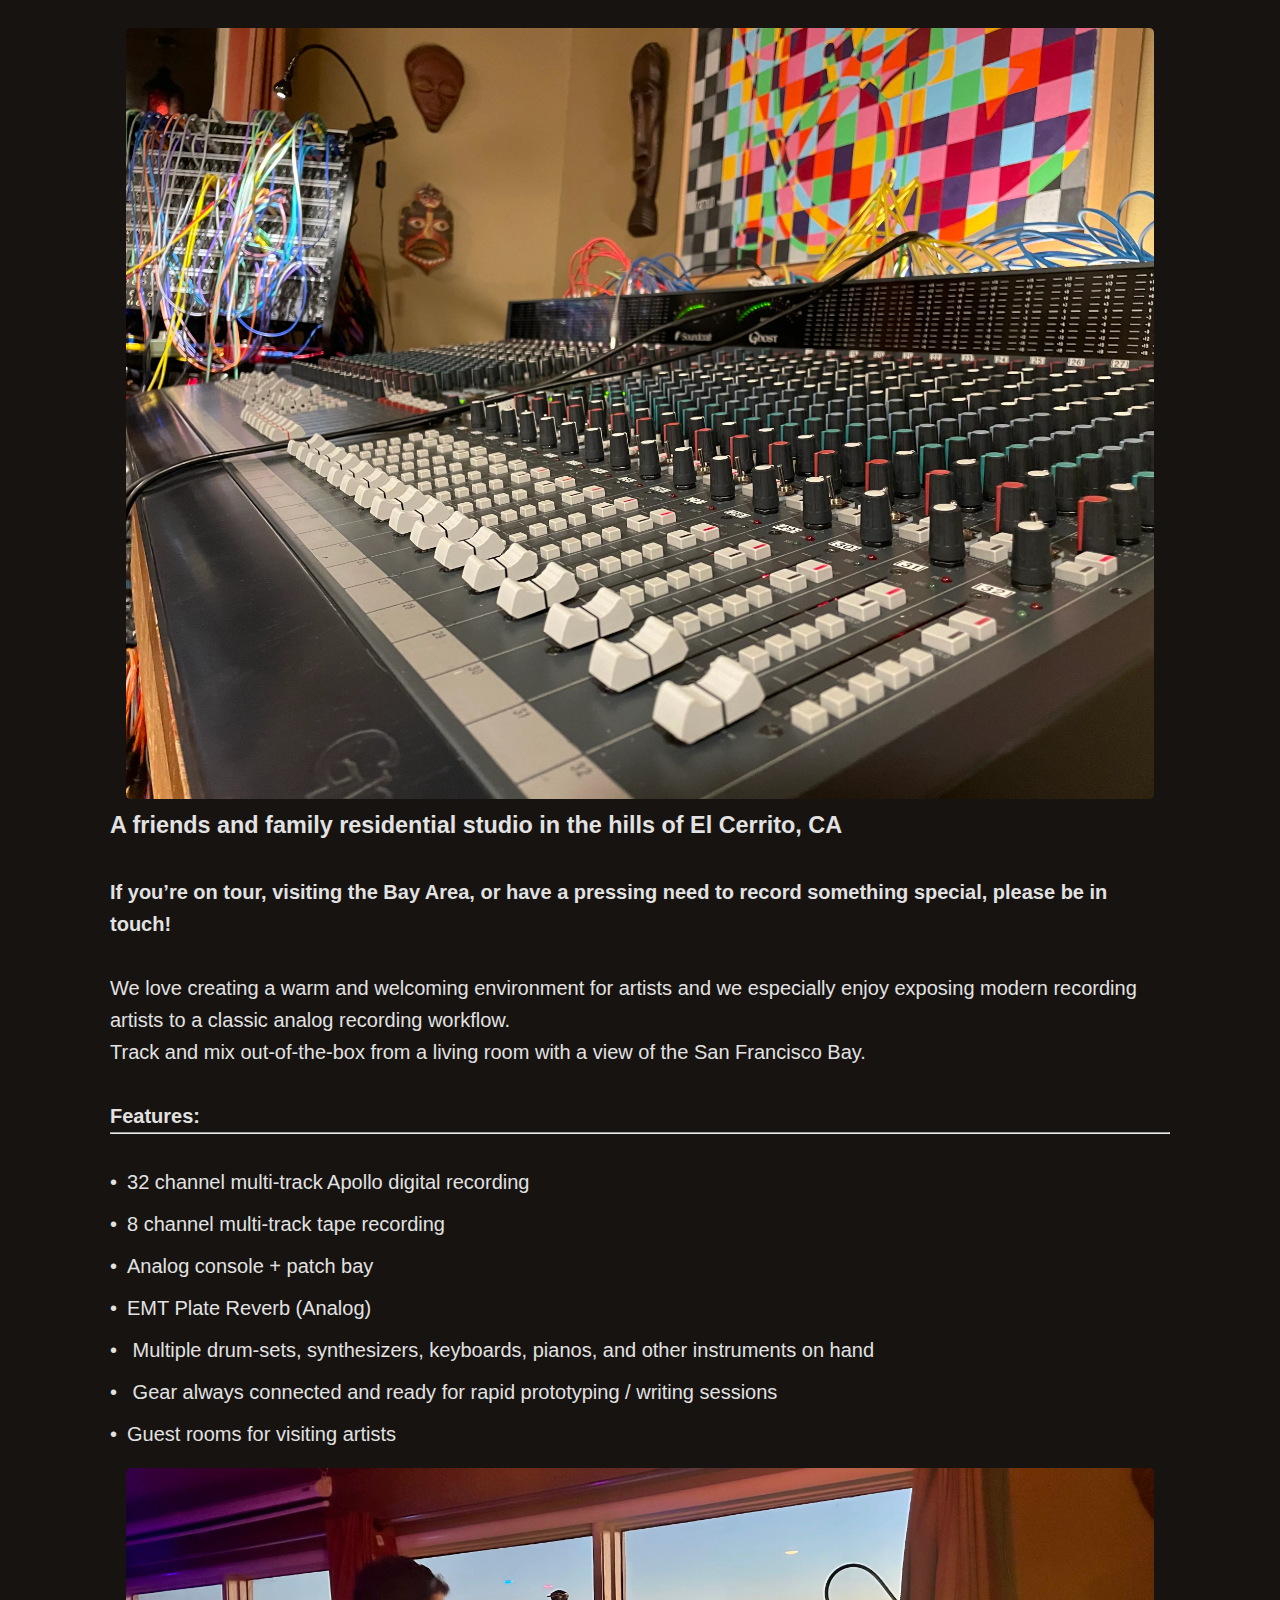
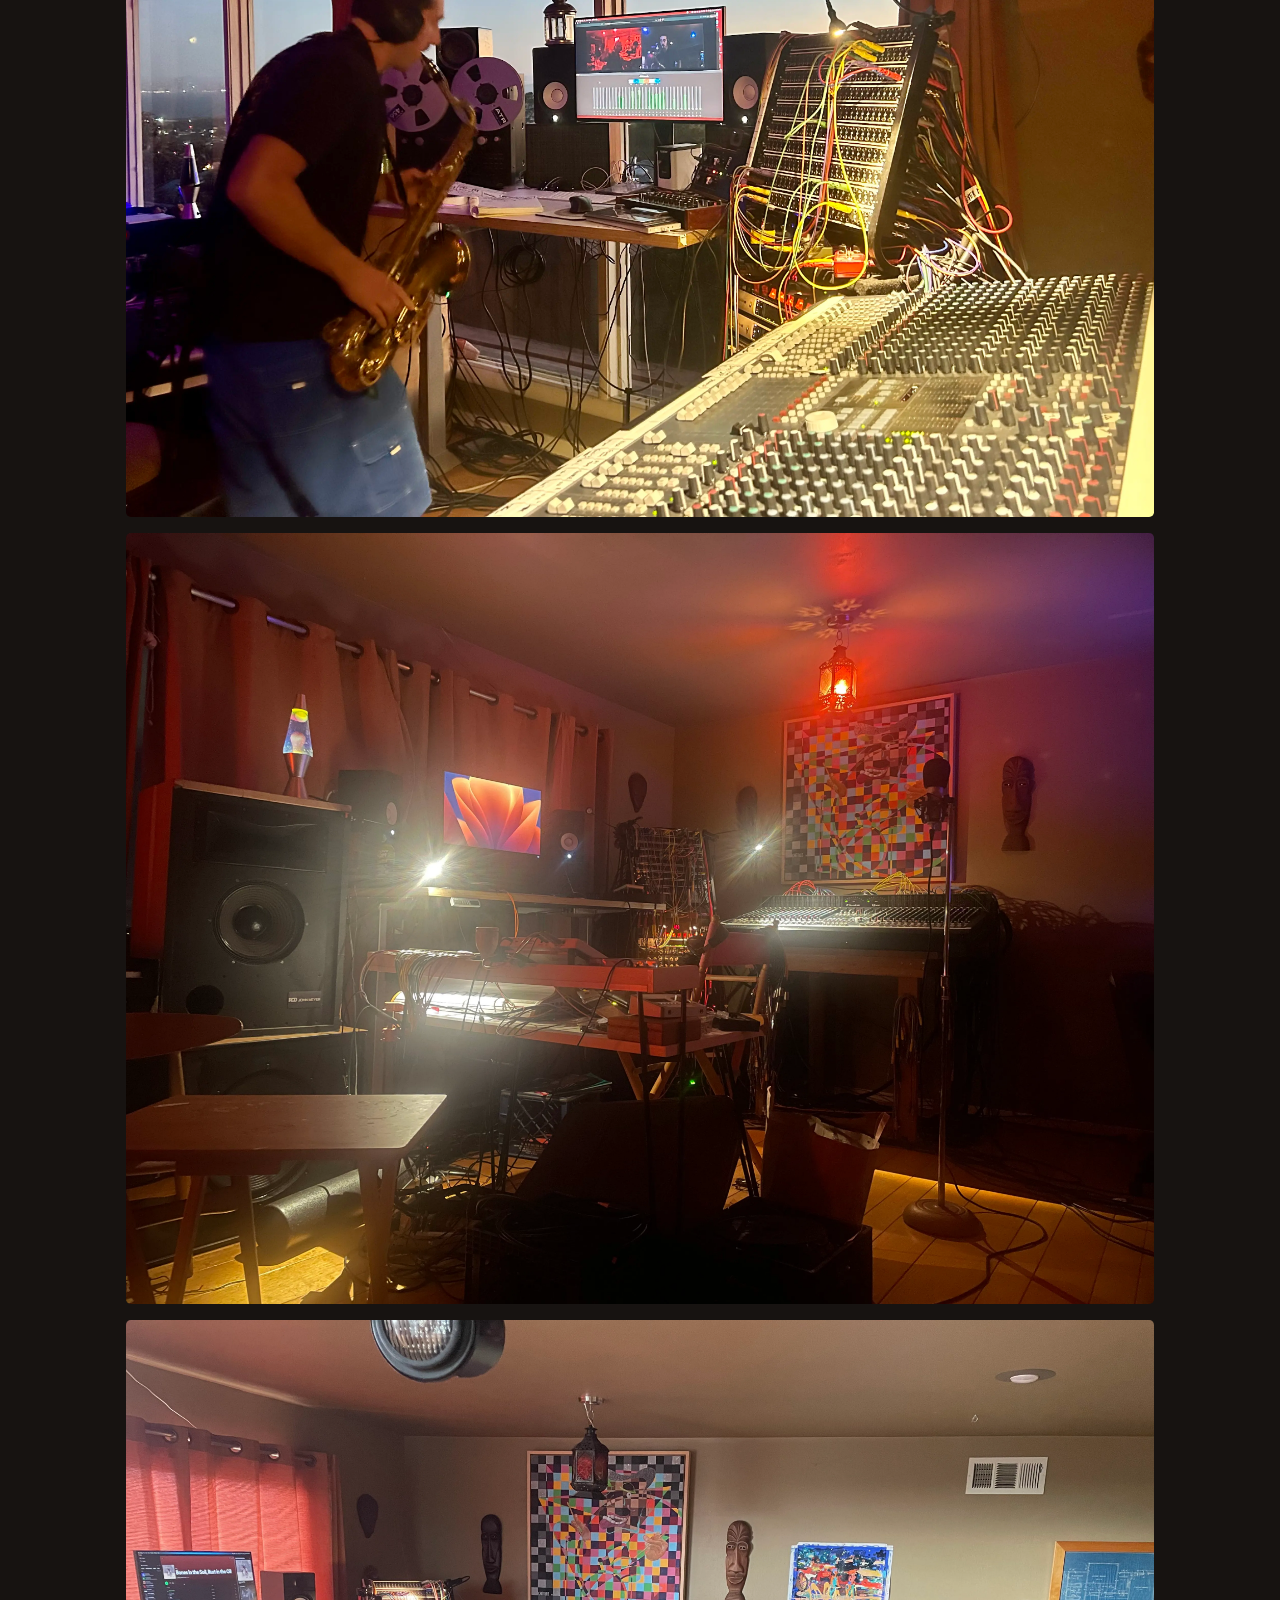
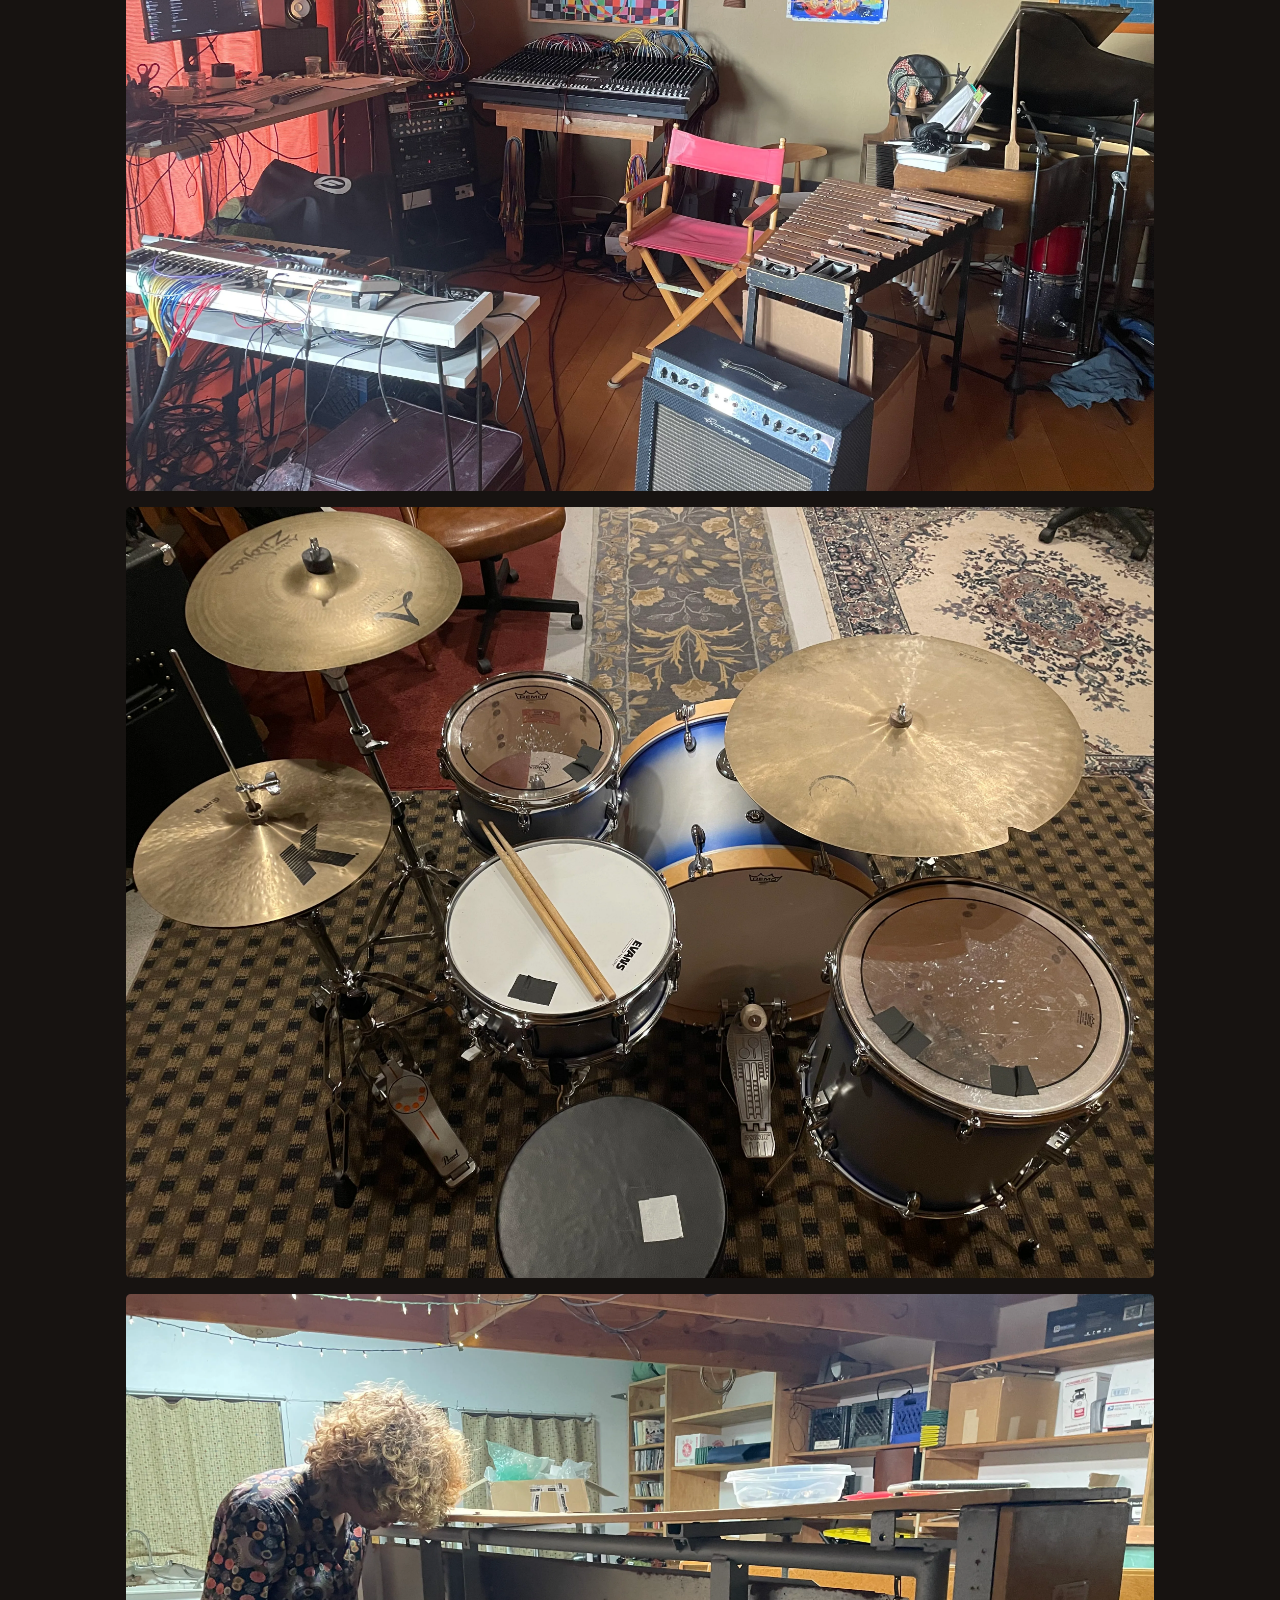
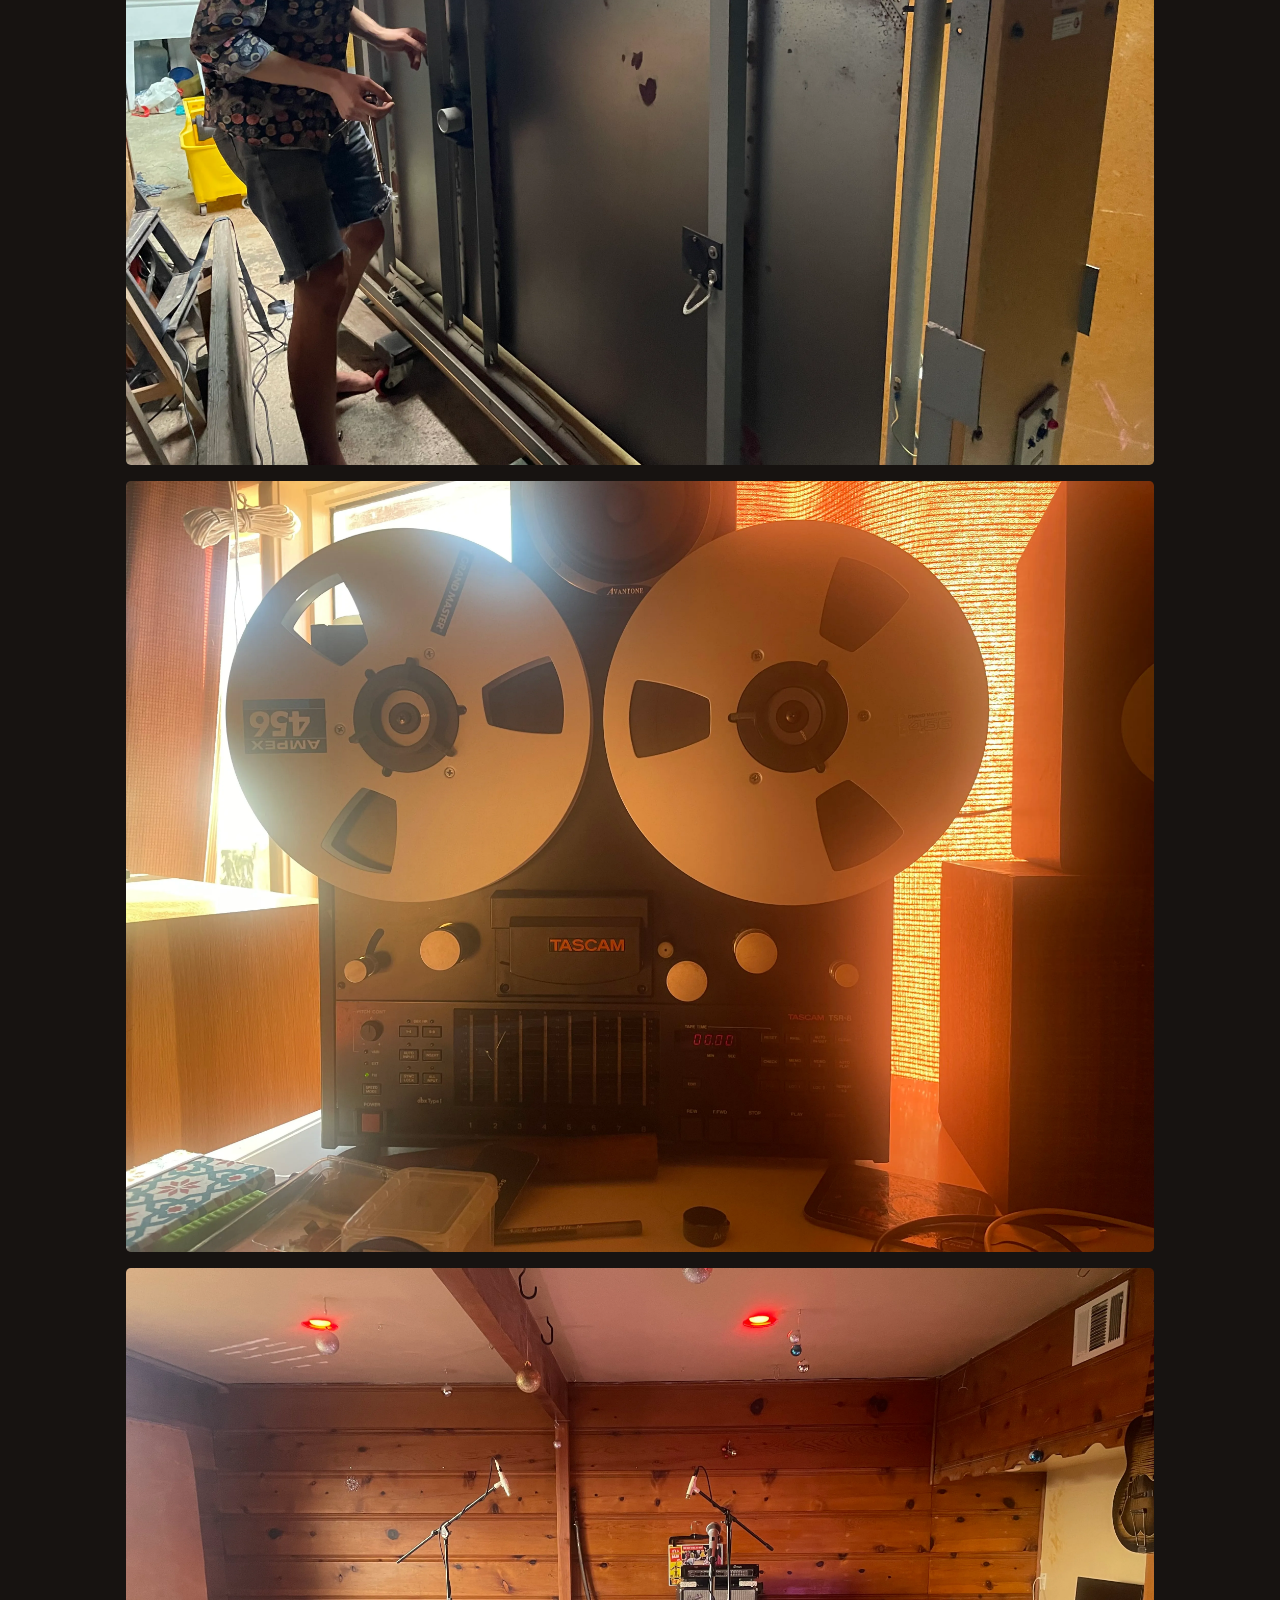
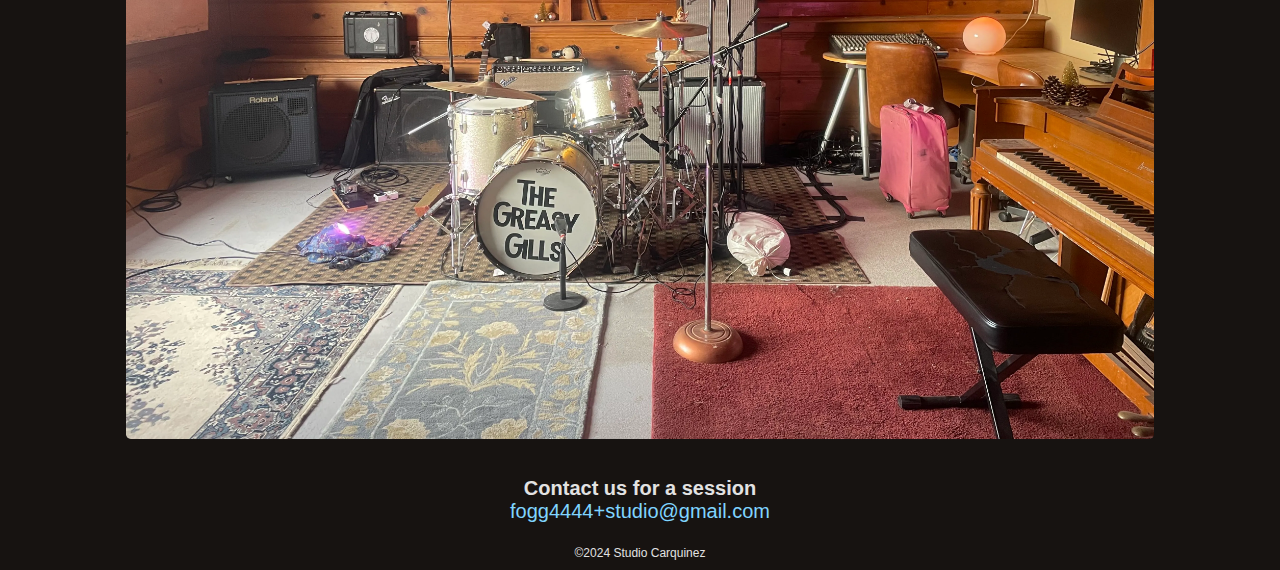
==== index.html @ 68089db2 "modifying style / layout" ====
<!DOCTYPE html>
<html lang="en">
  <head>
    <meta charset="UTF-8" />
    <meta name="viewport" content="width=device-width, initial-scale=1.0" />
    <meta
      name="description"
      content="San Francisco Bay Area analog residential recording studio"
    />
    <meta property="og:type" content="website" />
    <meta property="og:title" content="Studio Carquinez" />
    <meta
      property="og:description"
      content="San Francisco Bay Area analog residential recording studio"
    />
    <meta
      property="og:image"
      content="https://studiocarquinez.com/studio_upstairs_board_2.webp"
    />
    <meta property="og:url" content="https://studiocarquinez.com" />
    <meta property="og:site_name" content="Studio Carquinez" />
    <link rel="icon" type="image/x-icon" href="favicon.ico" sizes="16x16" />
    <link rel="icon" type="image/x-icon" href="favicon.ico" sizes="32x32" />
    <meta charset="UTF-8" />
    <meta name="viewport" content="width=device-width, initial-scale=1.0" />
    <title>Studio Carquinez | Index</title>
    <link rel="stylesheet" href="/style.css" />
  </head>
  <body>
    
    <div class="container">
      <img src="/images/studio_upstairs_board_2.webp" alt="" />
      <h3>
        A friends and family residential studio in the hills of El Cerrito, CA
      </h3>
      <br />
      <b>
        If you’re on tour, visiting the Bay Area, or have a pressing need to
        record something special, please be in touch!
      </b>
      <br />
      <p>
        We love creating a warm and welcoming environment for artists and we
        especially enjoy exposing modern recording artists to a classic analog
        recording workflow.
      </p>
      <p>
        Track and mix out-of-the-box from a living room with a view of the San
        Francisco Bay.
      </p>
      <br />
      <b>Features:</b>
      <hr />
      <br />
      <ul class="custom-bullets">
        <li>32 channel multi-track Apollo digital recording</li>
        <li>8 channel multi-track tape recording</li>
        <li>Analog console + patch bay</li>
        <li>EMT Plate Reverb (Analog)</li>
        <li>
          Multiple drum-sets, synthesizers, keyboards, pianos, and other
          instruments on hand
        </li>
        <li>
          Gear always connected and ready for rapid prototyping / writing
          sessions
        </li>
        <li>Guest rooms for visiting artists</li>
      </ul>
      <img src="/images/sax_tiny_trees_session.webp" alt="" />
      <img src="/images/lava_lamp.webp" alt="" />
      <img src="/images/upstairs_day.webp" alt="" />
      <img src="/images/drums_behind.webp" alt="" />
      <img src="/images/plate_verb_brian.webp" alt="" />
      <img src="/images/tascam.webp" alt="" />
      <img src="/images/greasy_gills_drums.webp" alt="" />
    </div>
  </body>
  <footer>
    <b>Contact us for a session</b>
    <a href="mailto:fogg4444+studio@gmail.com">fogg4444+studio@gmail.com</a>
    <br />
    <small>©2024 Studio Carquinez</small>
  </footer>
</html>
---- style.css ----
:root {
  --bg-color: #171311;
  --bg-nav-color: #754f3b;
  --bg-nav-color-dark: rgb(40, 50, 65);
  --white: #e2e2e2;
  --gray: #b8b8b8;
  --blue: #80d5ff;
  --orange: #ffb787;
}

* {
  box-sizing: border-box;
  margin: 0;
  padding: 0;
}

body {
  color: var(--white);
  background-color: var(--bg-color);
  font-family: serif;
  font-size: 20px;
  overscroll-behavior: none;
  display: flex;
  flex-direction: column;
  height: 100vh;
  font-family: sans-serif;
}

img {
  /* border: 1px solid red; */
  margin-left: 1rem;
  margin-right: 1rem;
  margin-top: .5rem;
  margin-bottom: .5rem;
  border-radius: .3rem;
}

small {
  font-size: 12px;
}


ul {
  padding: 0;
  margin: 0;
}

li {
  margin-bottom: 10px;
}

.custom-bullets {
  list-style-type: none;
}

.custom-bullets li::before {
  content: '•';
  margin-right: 10px;
}

.name-container {
  color: inherit;
  display: flex;
  align-items: center;
  justify-content: center;
  padding-left: 10px;
  padding-right: 10px;
}

/* NAVIGATION */
nav {
  font-family: monospace;
  font-size: 15px;
  display: flex;
  justify-content: space-between;
  background-color: var(--bg-nav-color);
}

nav a {
  color: var(--white);
  text-decoration: none;
  font-weight: normal;
}

nav a:hover {
  color: var(--white);
  text-decoration: underline;
}

.web-nav {
  display: inherit;
  display: flex;
  align-items: center;
  justify-content: center;
}

.web-nav-item {
  height: 100%;

  display: flex;
  align-items: center;
  justify-content: center;
  padding: 10px
}

.web-nav-item:hover {
  background-color: var(--bg-nav-color-dark);
}

.mobile-nav {
  margin-right: 10px;
  height: 30px;
  width: 30px;
  display: none;
  filter: invert(90%);
}

@media screen and (max-width: 500px) {
  nav {
    justify-content: space-between;
  }

  .web-nav {
    display: none;
  }

  .mobile-nav {
    display: inherit;
  }

}

.sidebar {
  width: 200px;
  height: 500px;
  position: absolute;
  top: 50px;
  right: 0px;
  background: transparent;
  overflow: hidden;
}

.sidebar-items {
  width: 200px;
  height: 400px;
  display: flex;
  flex-direction: column;
  padding: 5px 10px;
  background-color: var(--bg-nav-color);
  transform: translate(200px, 0px);
  transition: 0.3s all ease-out;
}

.sidebar-items-item {
  height: 50px;
  display: flex;
  align-items: center;
  justify-content: space-between;
}

/* END NAVIGATION */

footer {
  padding: 10px;
  /* trick to make footer stay at bottom... needs body to have flex */
  margin-top: auto;
  display: flex;
  flex-direction: column;
  align-items: center;
  justify-content: center;
  background-color: inherit;
}

footer a {
  color: var(--blue);
  text-decoration: none;
  font-weight: normal;
}

footer a:hover {
  color: var(--orange);
  text-decoration: underline;
}

.container {
  padding: 20px;
  line-height: 1.6;
  display: flex;
  flex-direction: column;
  justify-content: center;
  max-width: 1100px;
  margin: 0 auto;
}
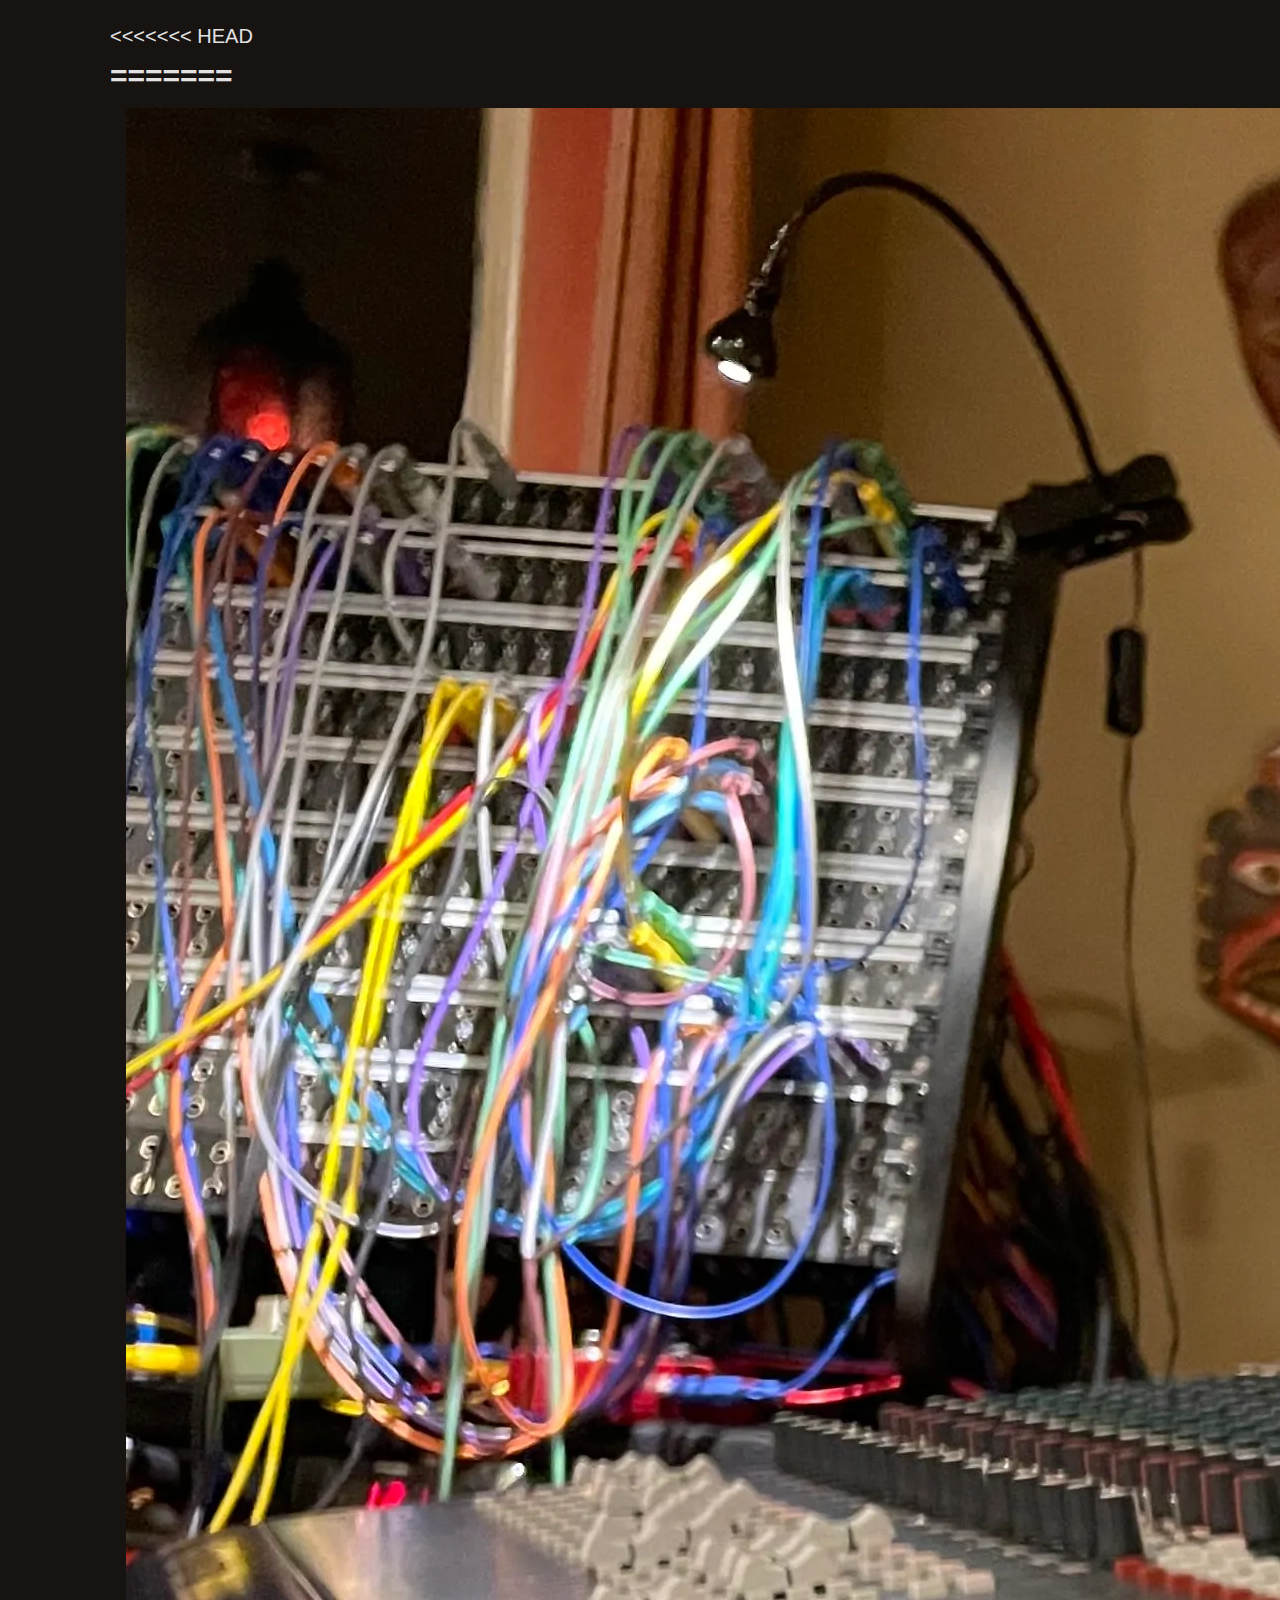
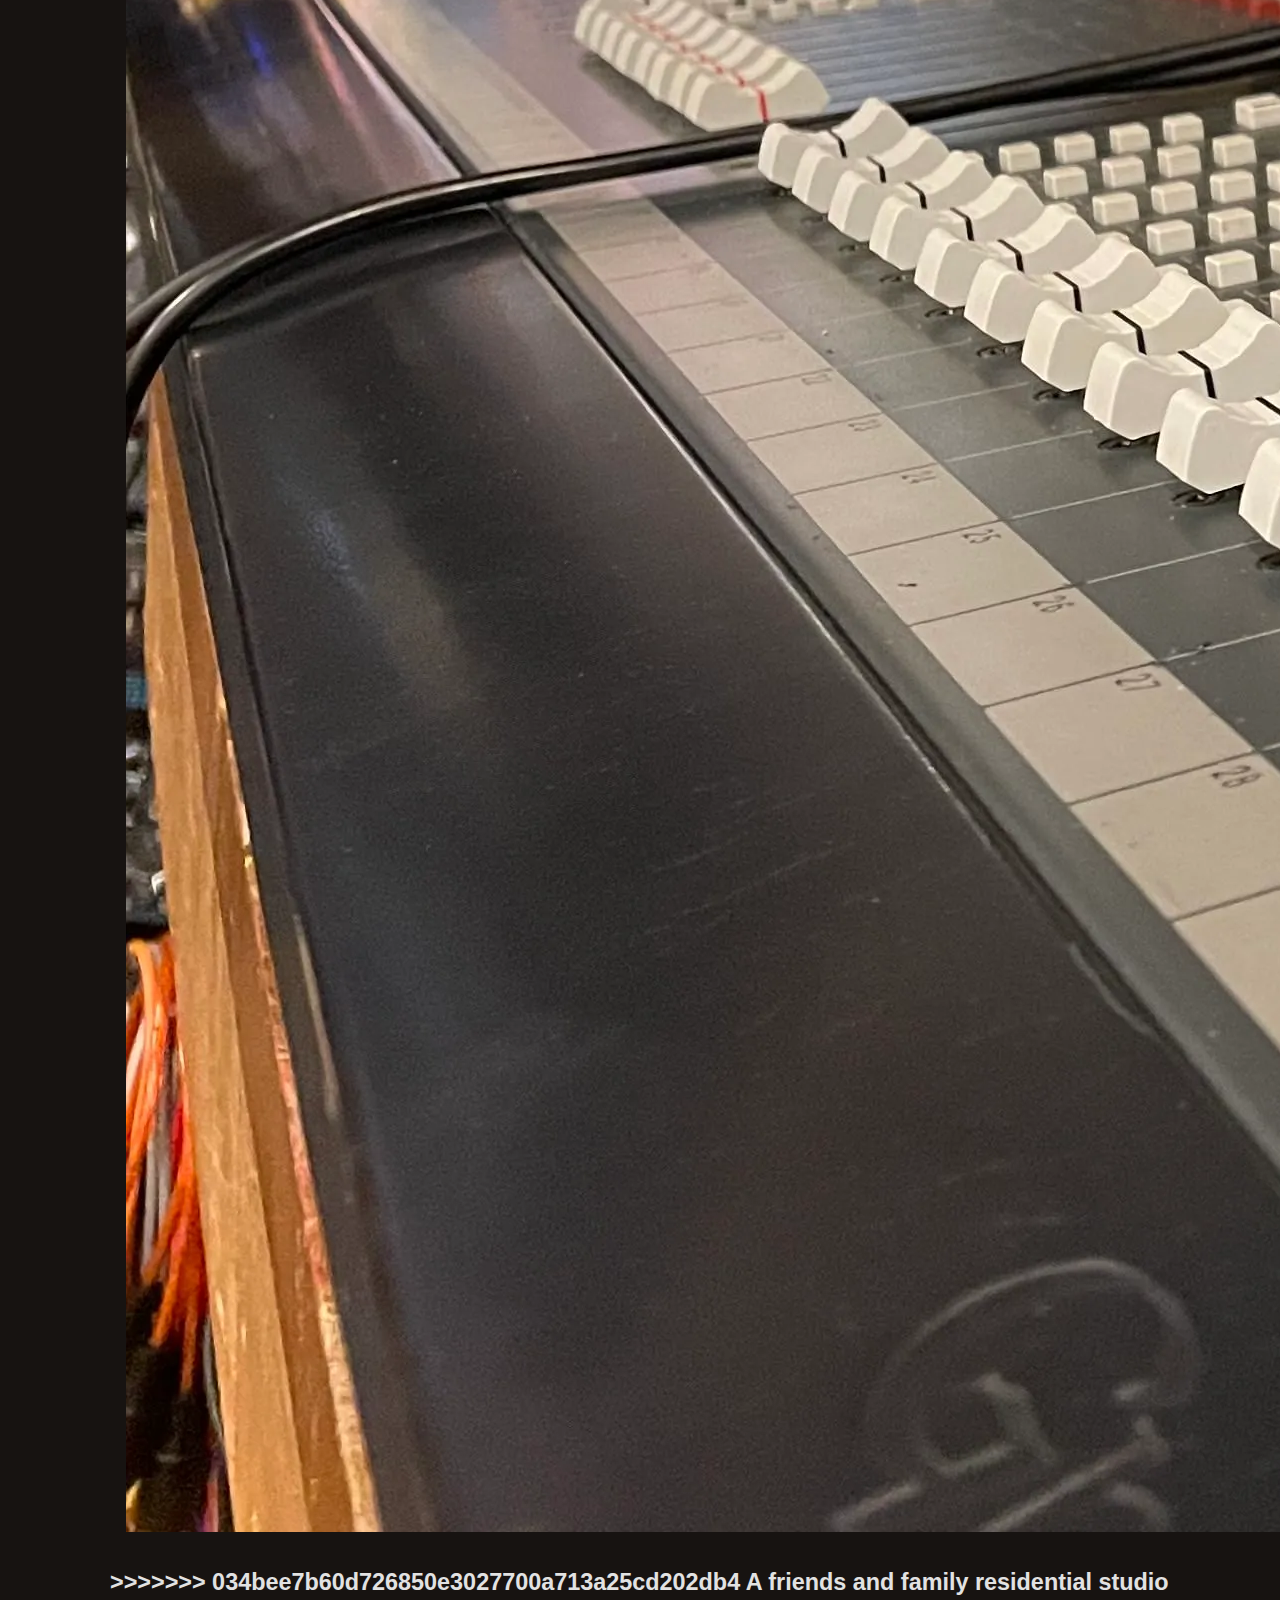
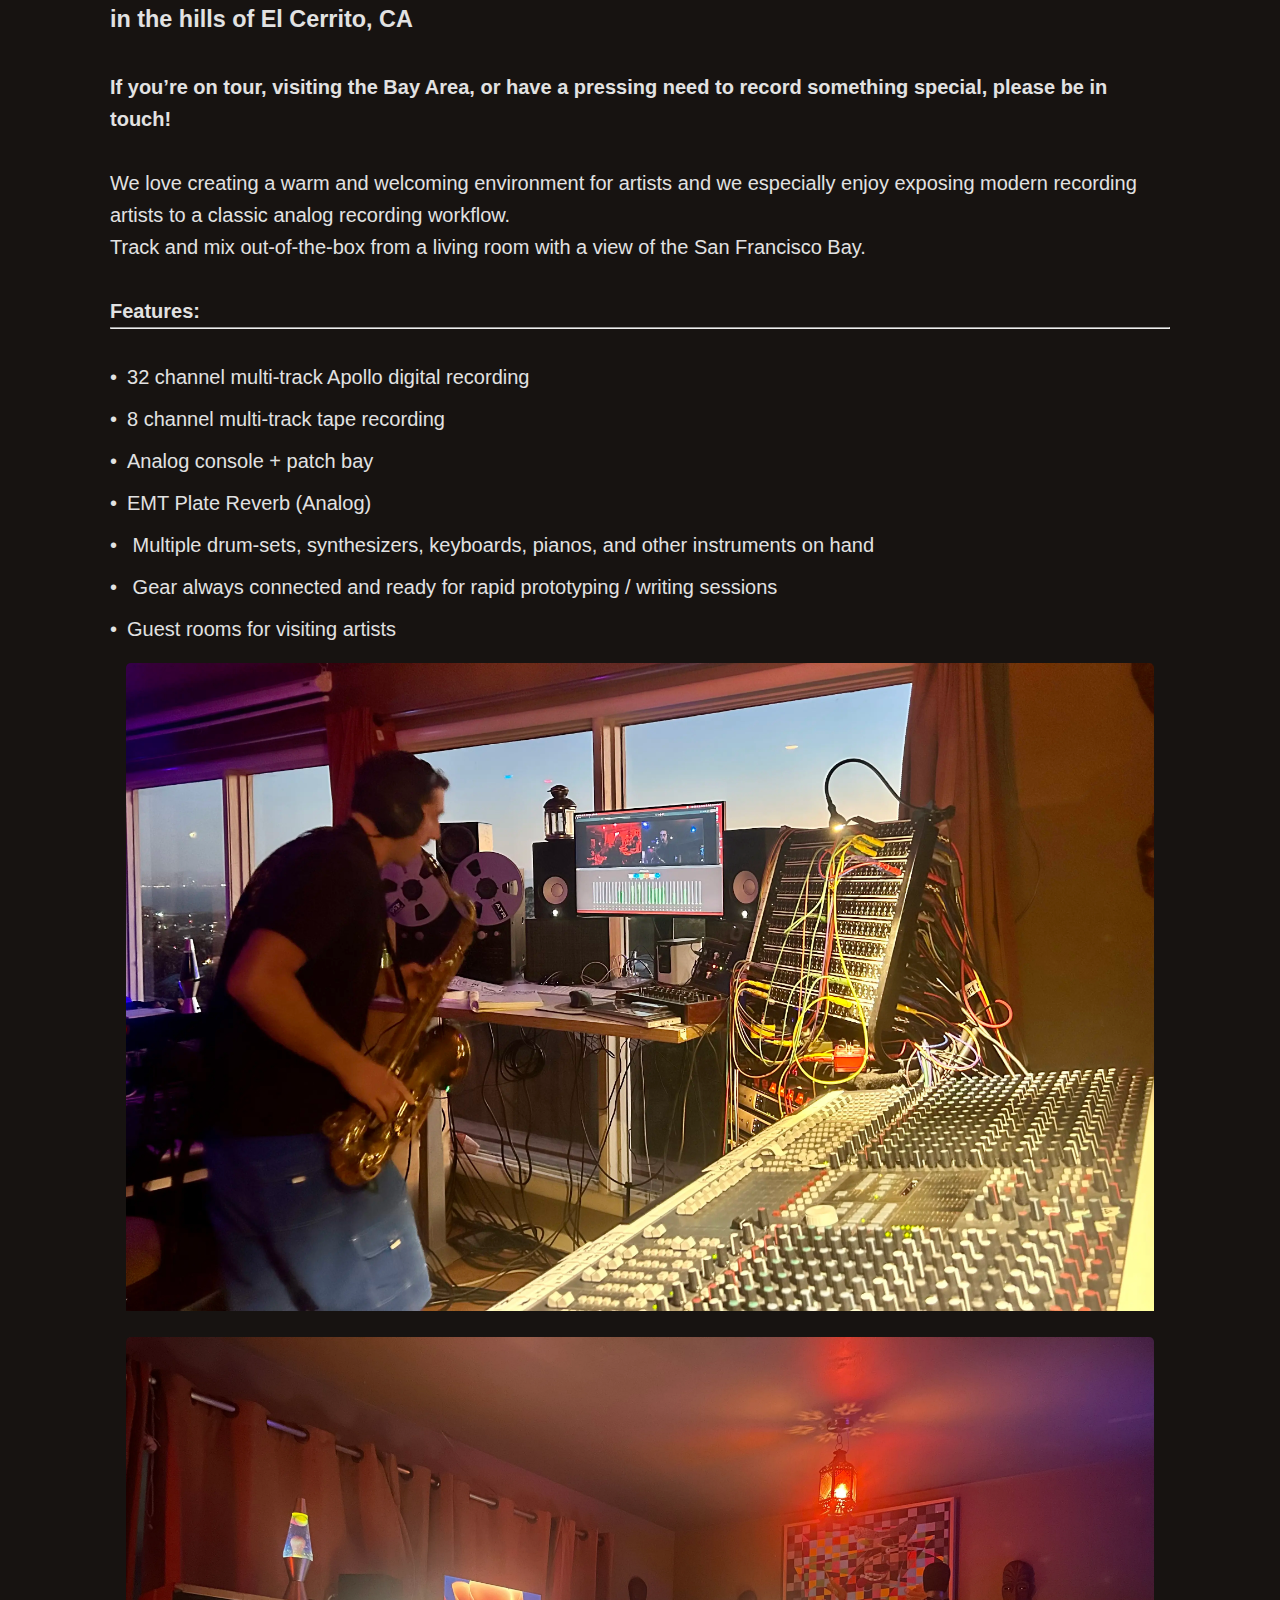
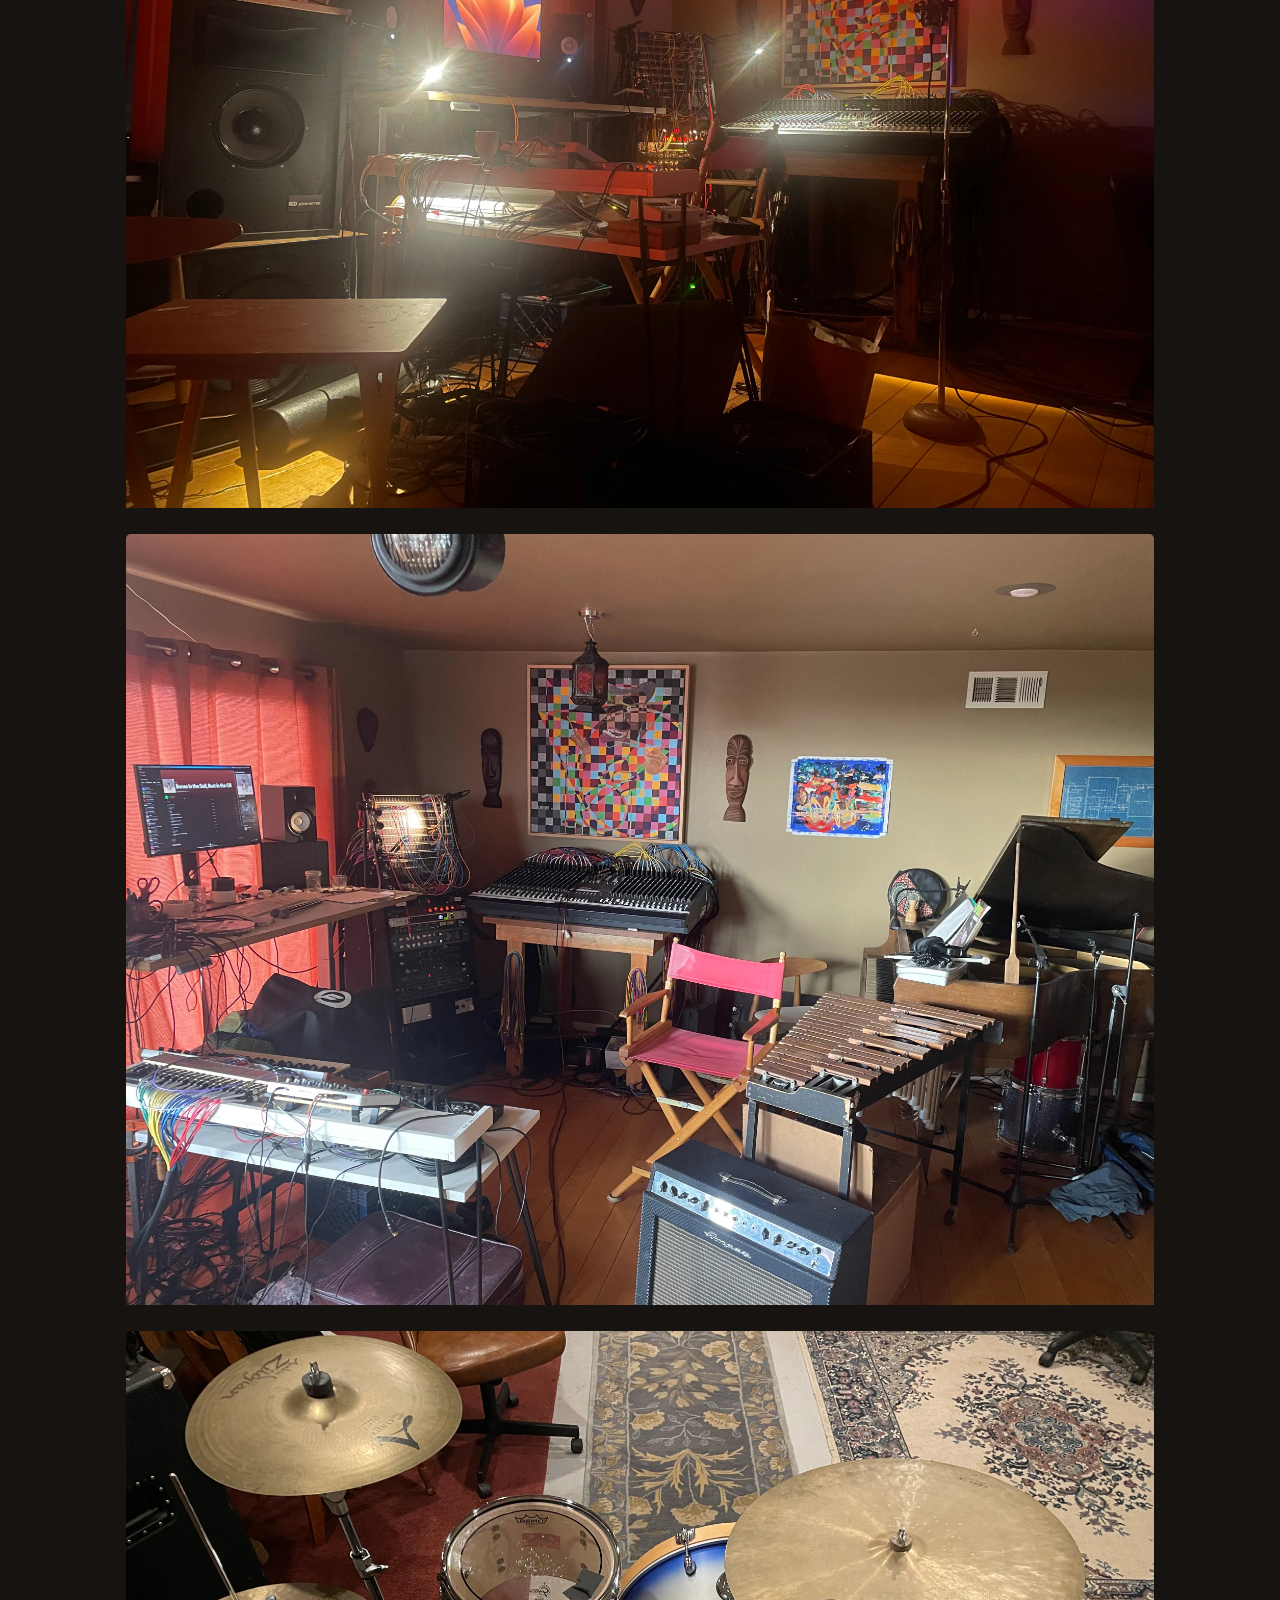
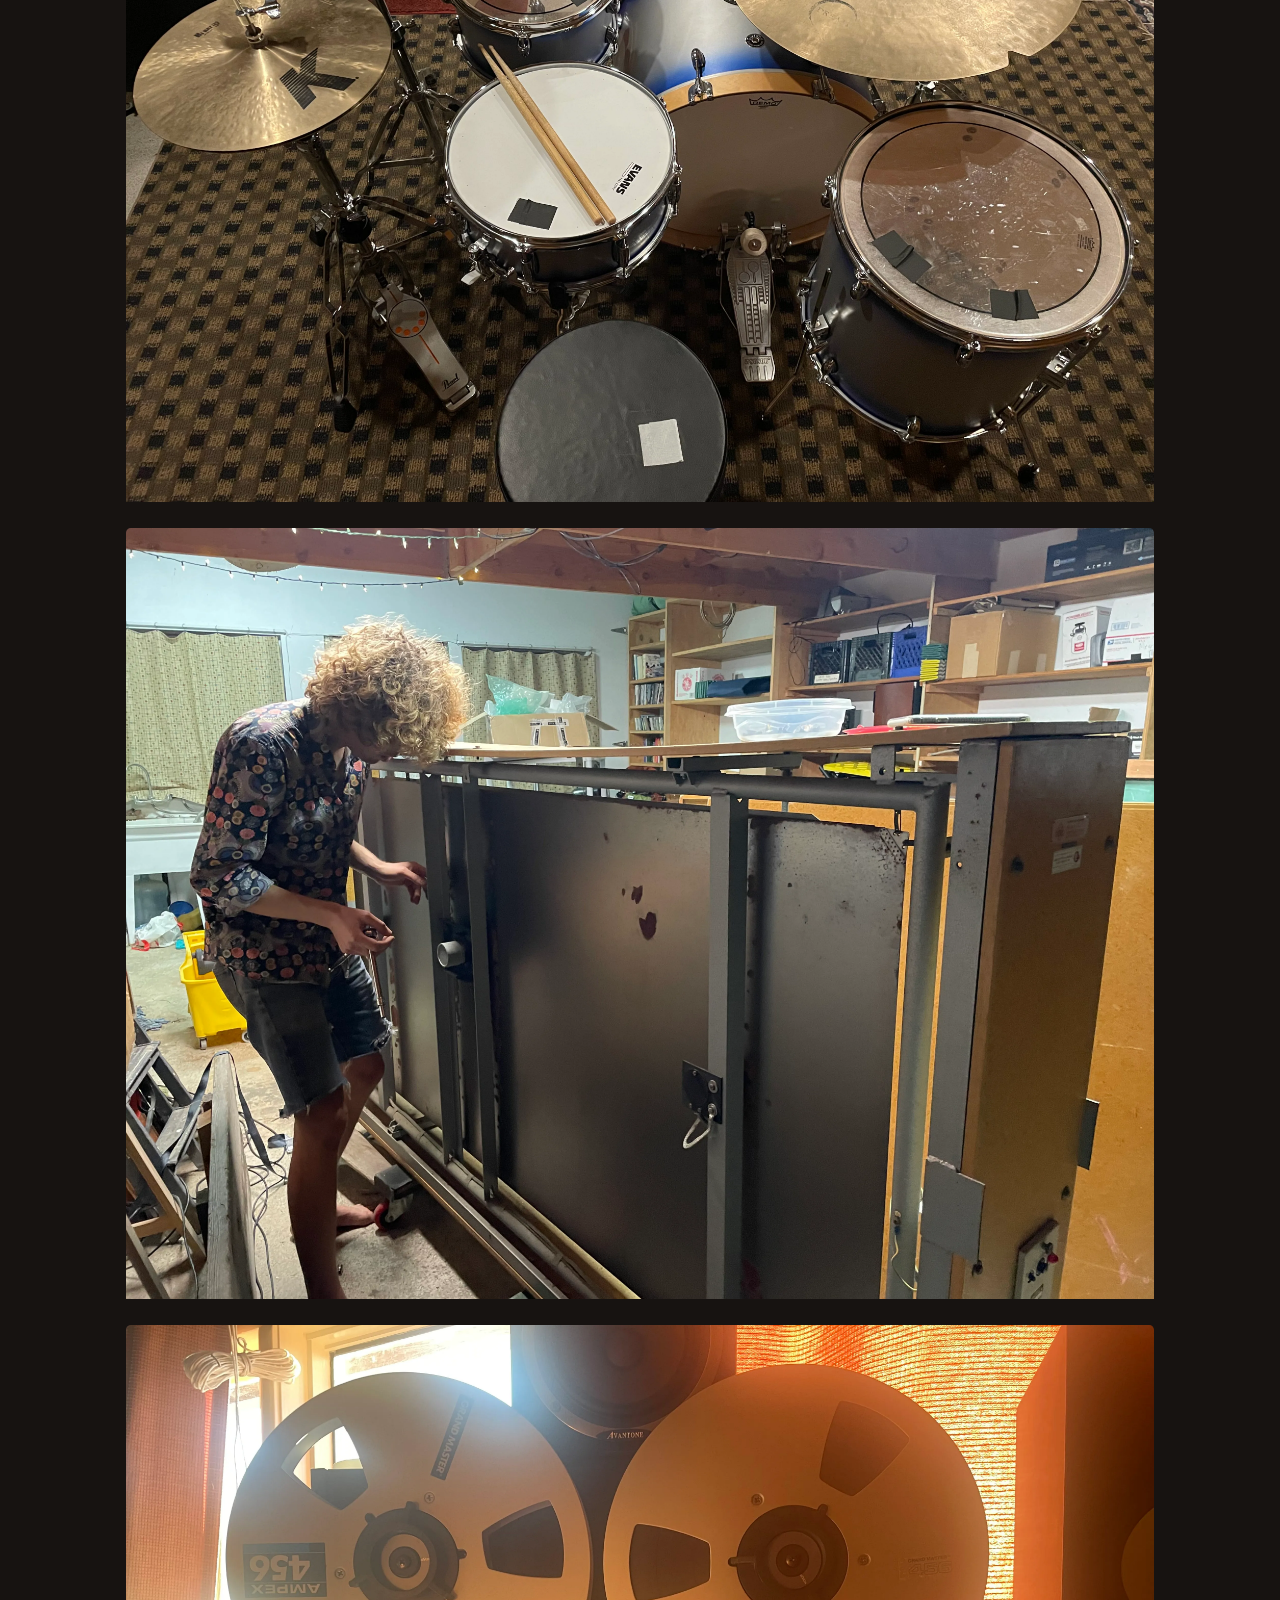
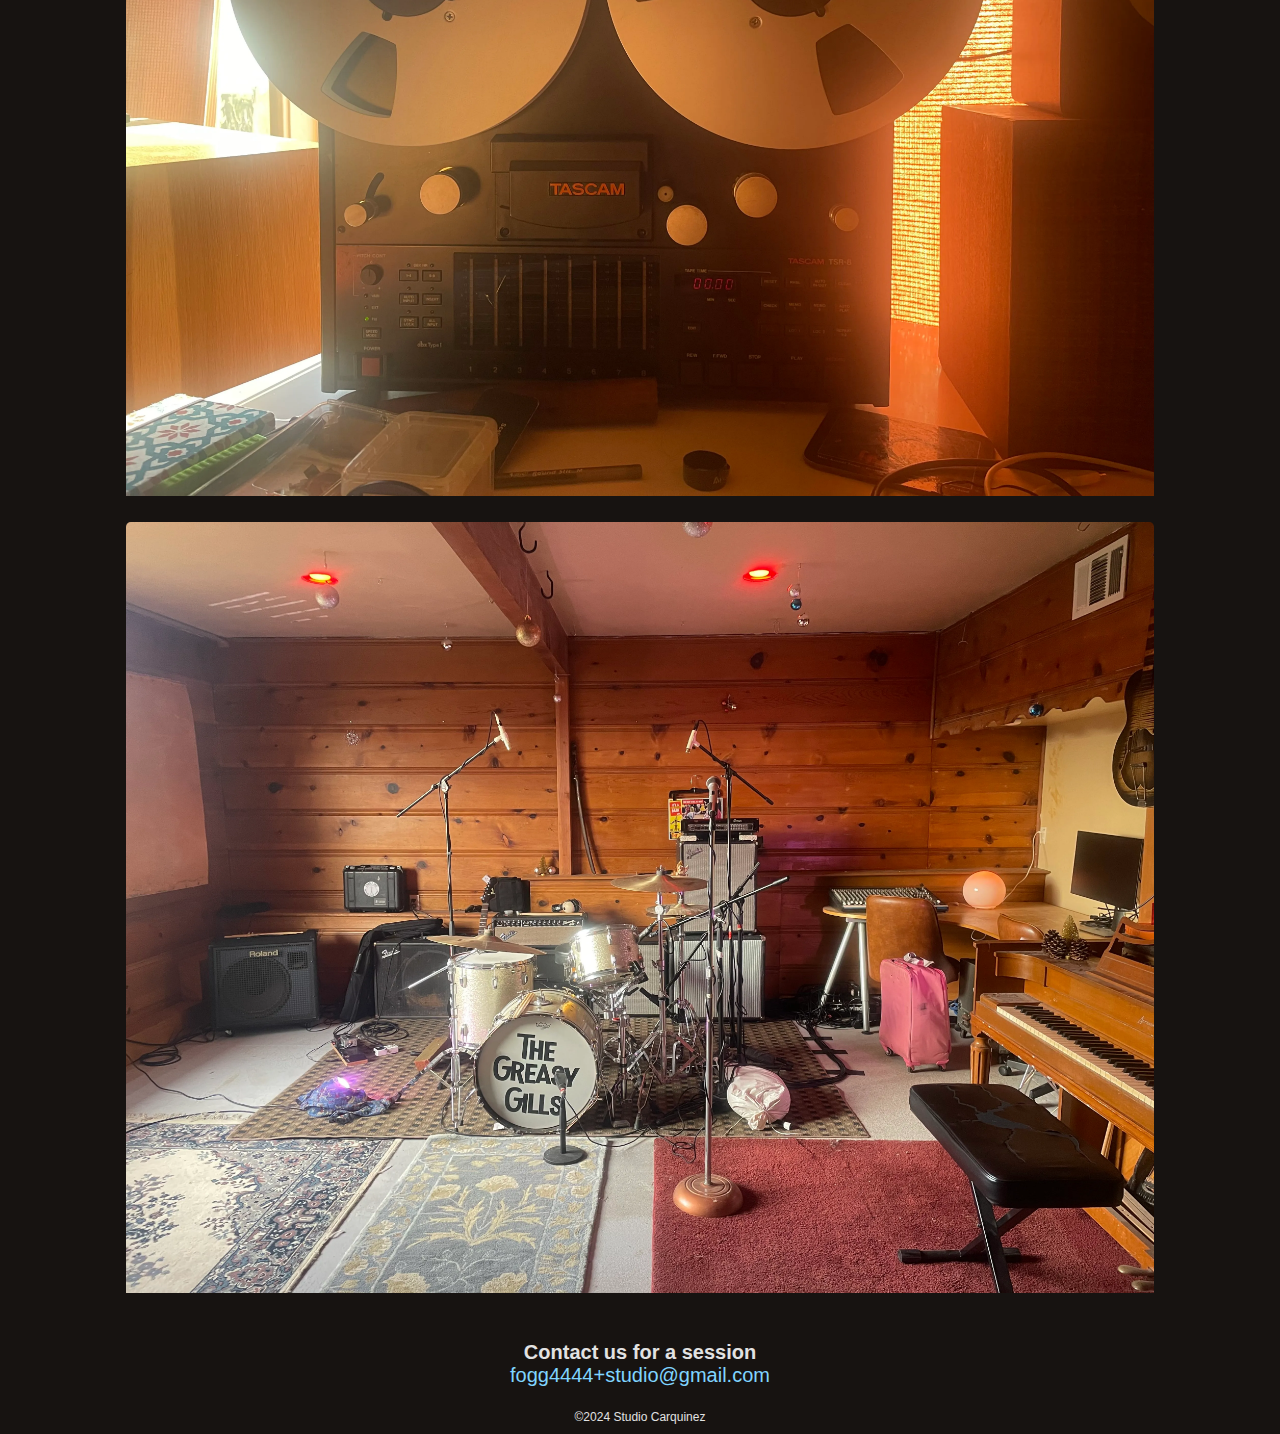
==== commit d0d681f2: "Merge branch 'main' of https://github.com/royalsaltmerchant/studio_carquinez into bio" ====
--- a/index.html
+++ b/index.html
@@ -29,10 +29,14 @@
   <body>
     
     <div class="container">
+<<<<<<< HEAD
+      <h2>
+=======
       <img src="/images/studio_upstairs_board_2.webp" alt="" />
       <h3>
+>>>>>>> 034bee7b60d726850e3027700a713a25cd202db4
         A friends and family residential studio in the hills of El Cerrito, CA
-      </h3>
+      </h2>
       <br />
       <b>
         If you’re on tour, visiting the Bay Area, or have a pressing need to
--- a/style.css
+++ b/style.css
@@ -49,6 +49,22 @@
   margin-bottom: 10px;
 }
 
+.container {
+  padding: 20px;
+  line-height: 1.6;
+  display: flex;
+  flex-direction: column;
+  justify-content: center;
+}
+
+.container img {
+  padding-bottom: 10px;
+}
+
+.img-team {
+  max-width: 800px;
+}
+
 .custom-bullets {
   list-style-type: none;
 }
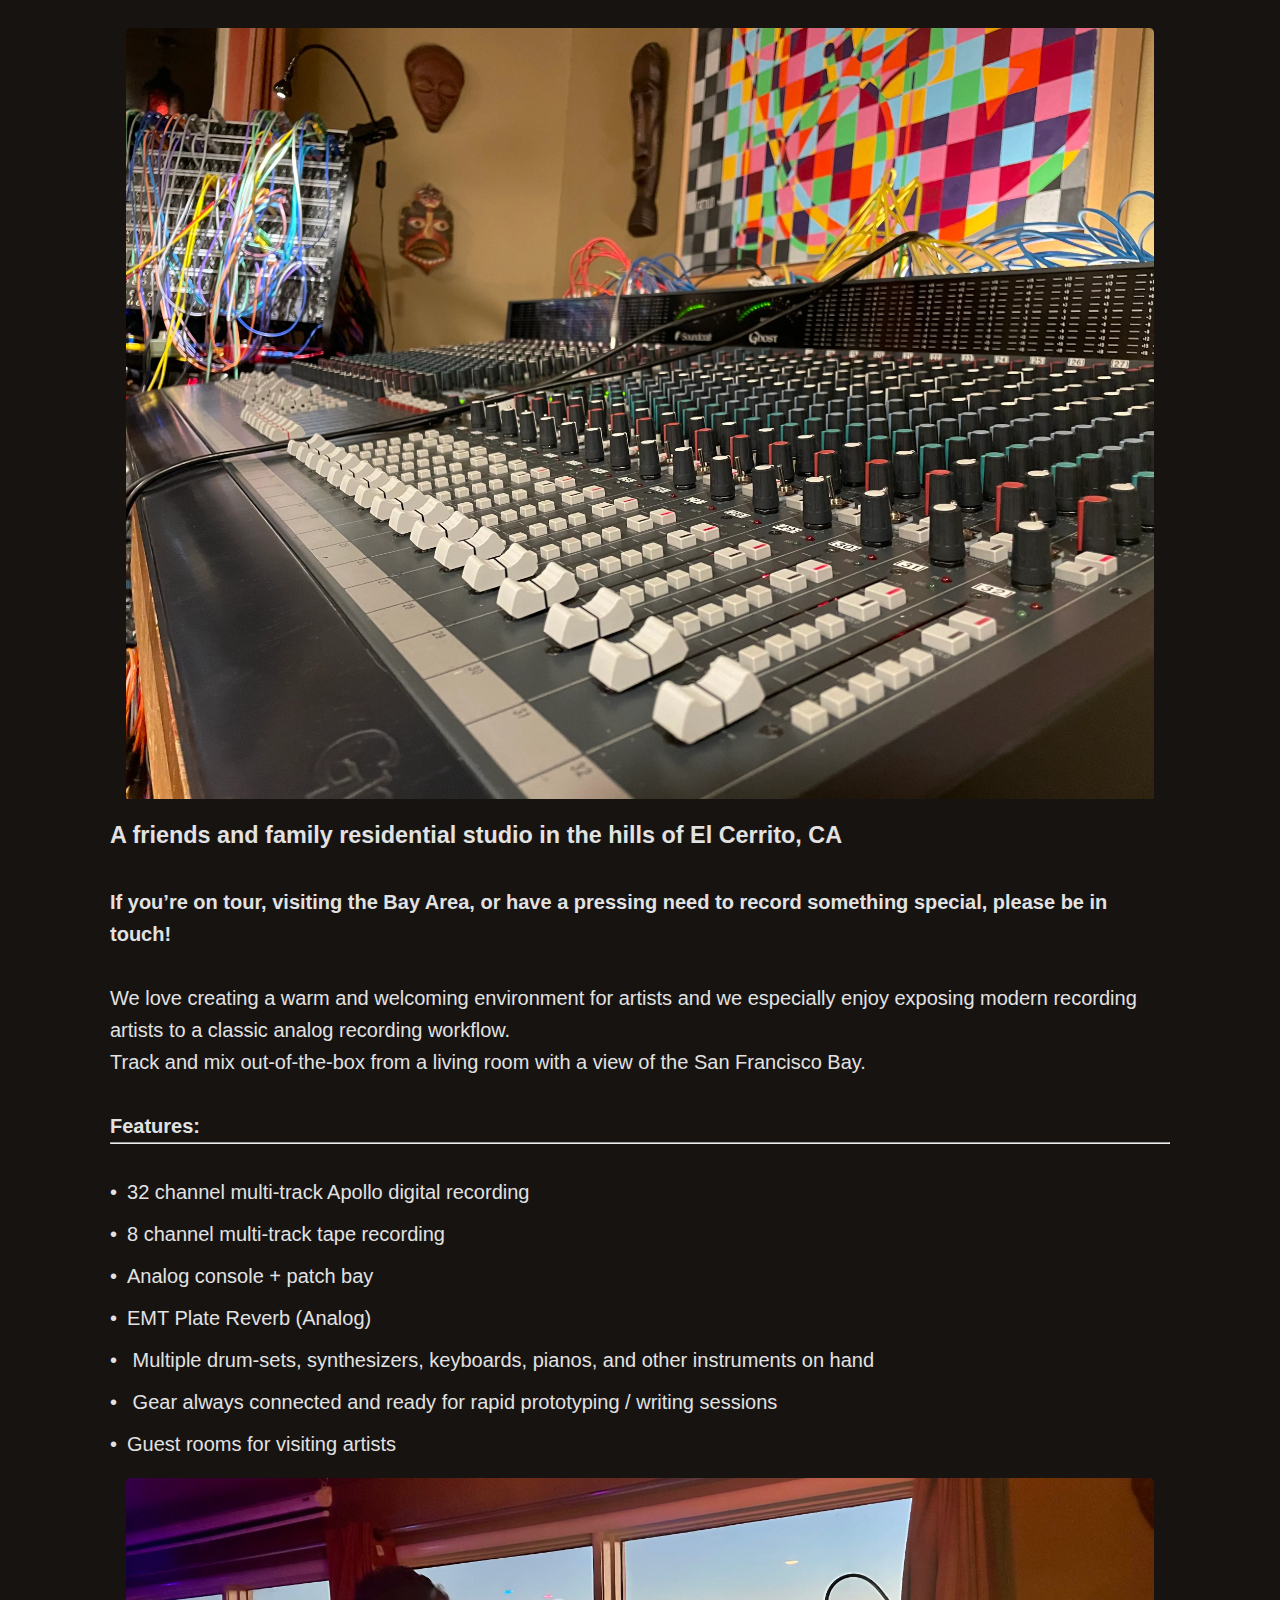
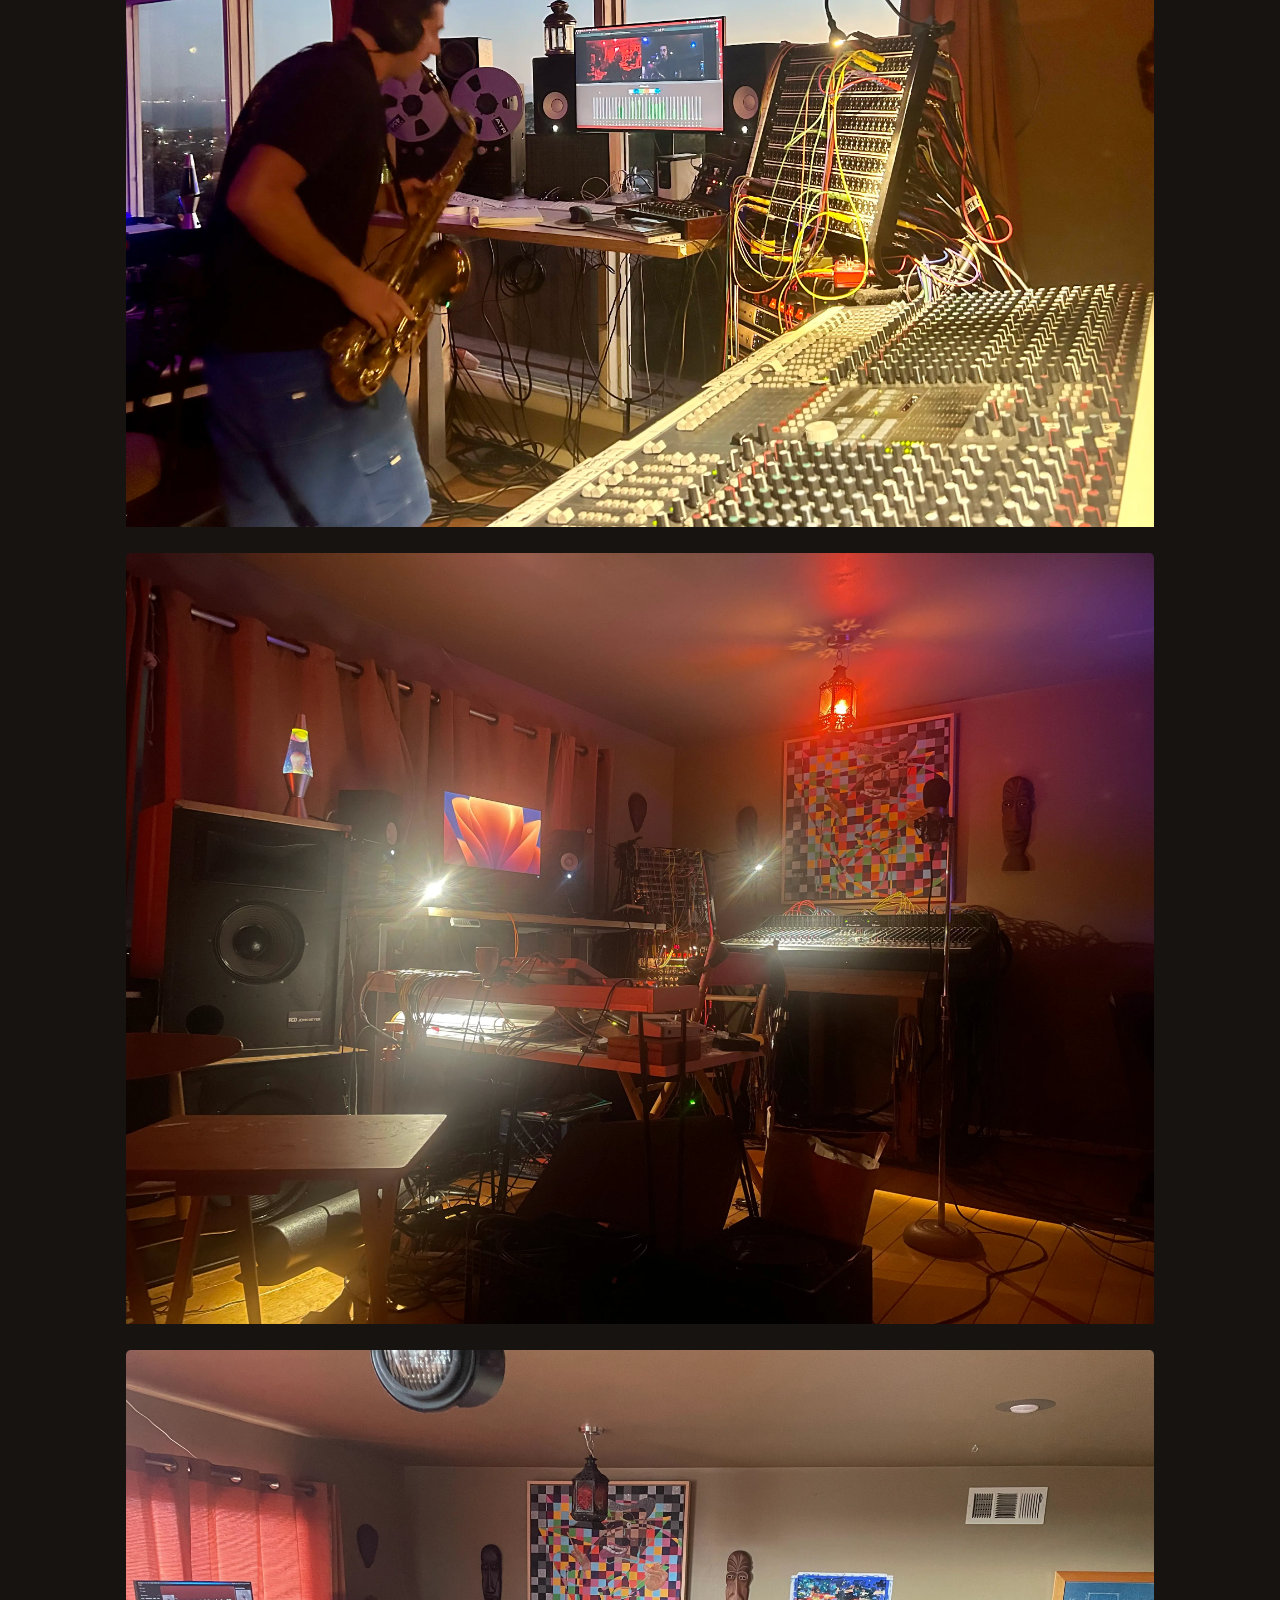
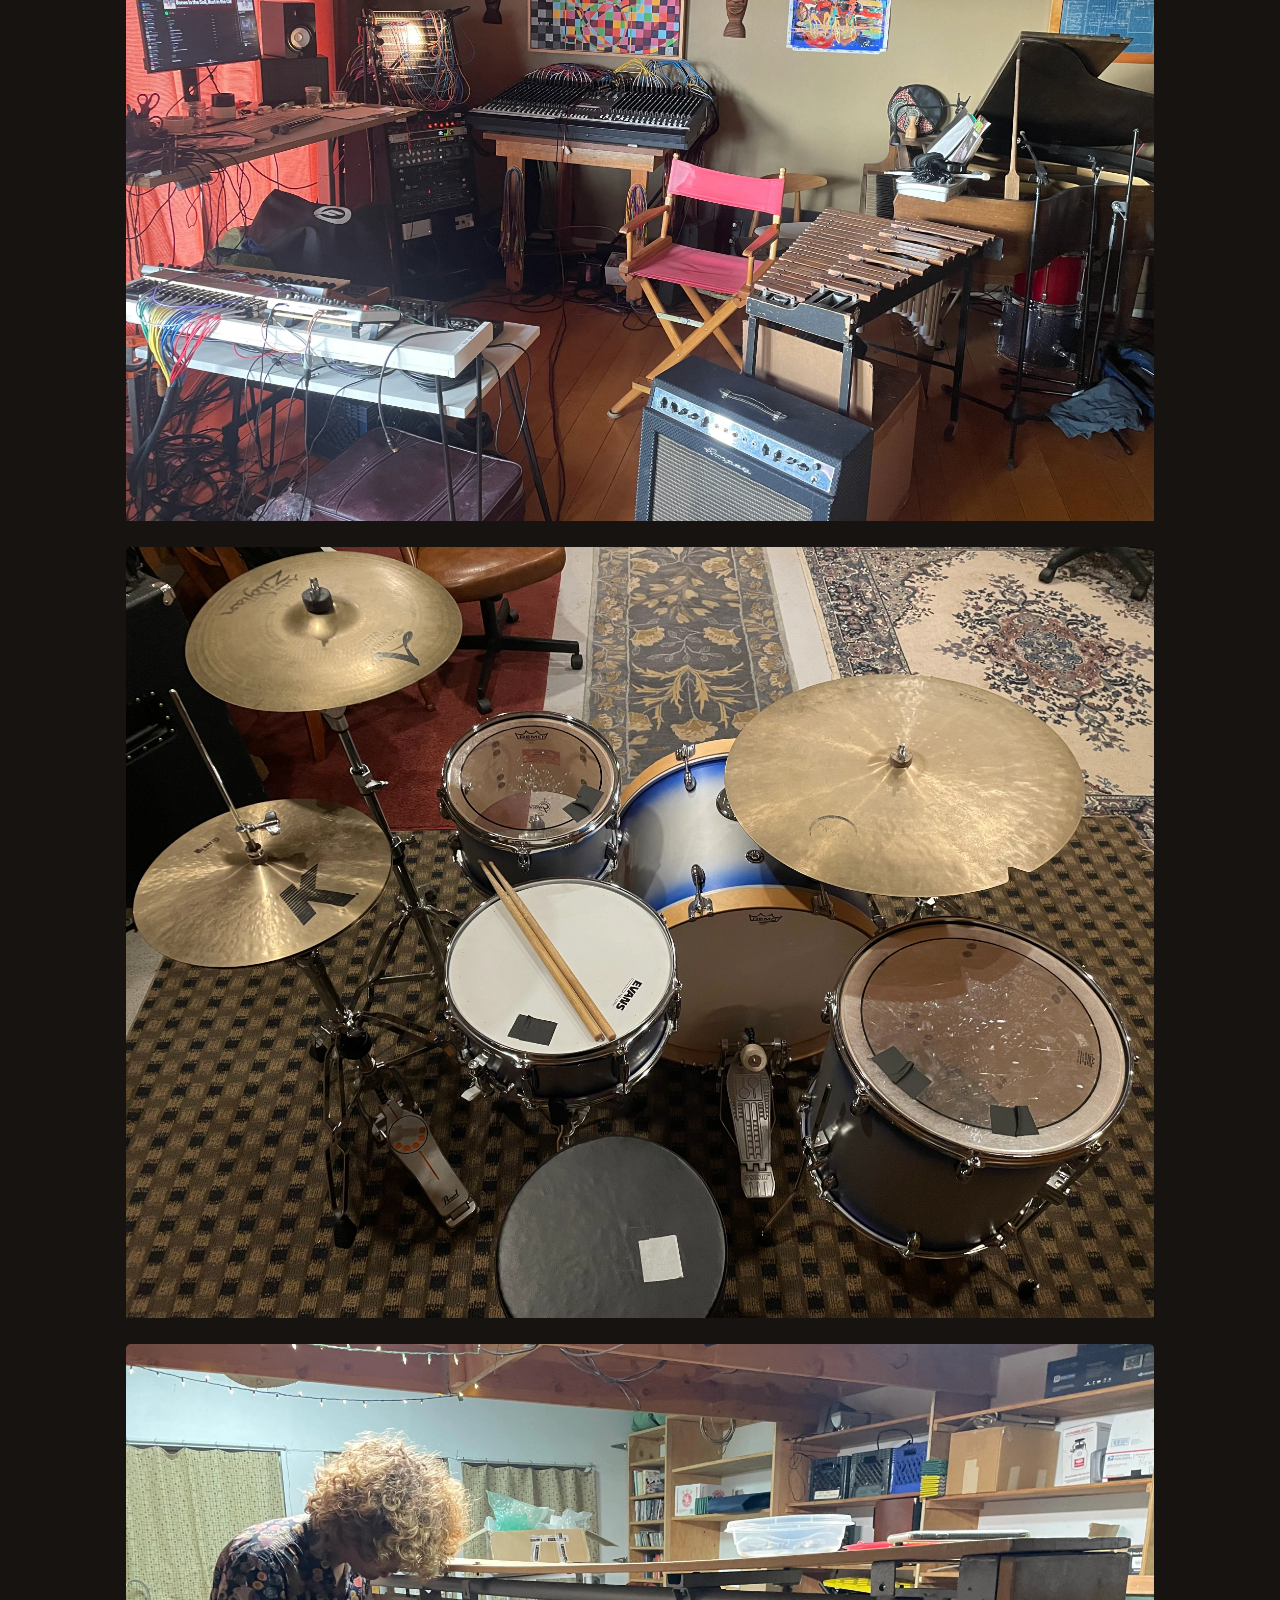
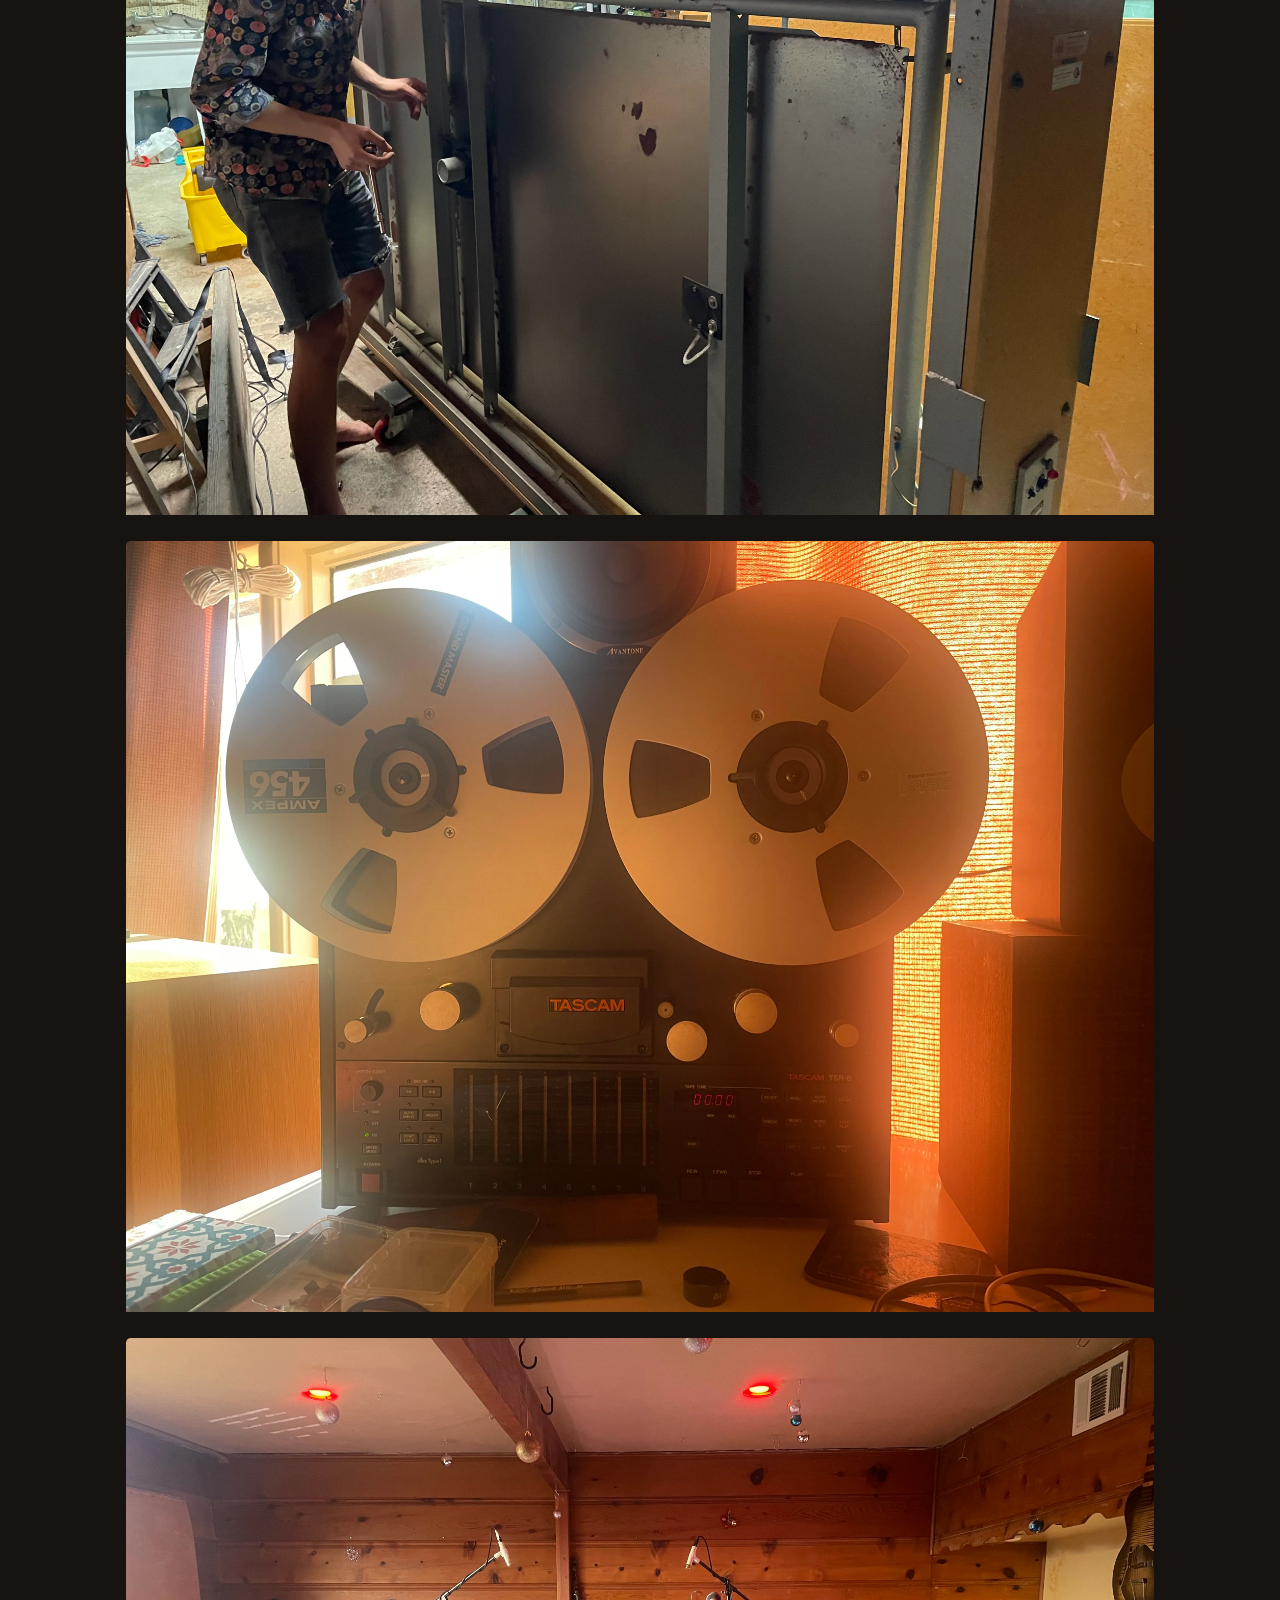
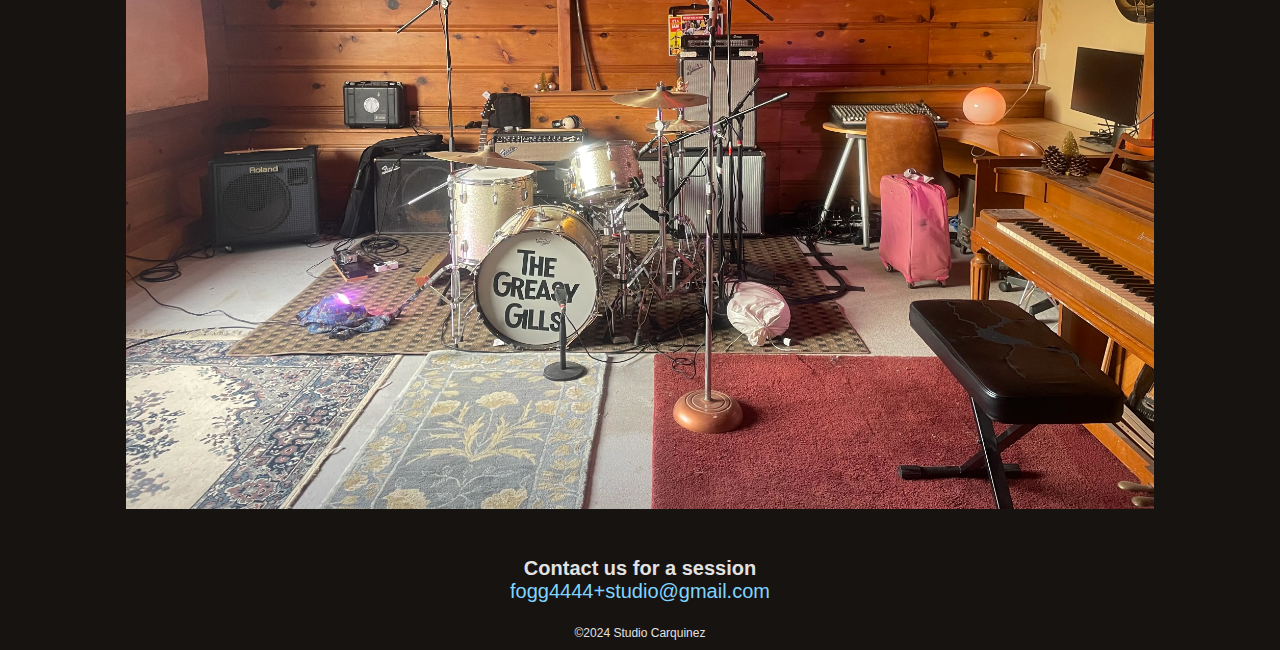
==== commit 471f7b3c: "wip" ====
--- a/index.html
+++ b/index.html
@@ -29,12 +29,8 @@
   <body>
     
     <div class="container">
-<<<<<<< HEAD
-      <h2>
-=======
       <img src="/images/studio_upstairs_board_2.webp" alt="" />
       <h3>
->>>>>>> 034bee7b60d726850e3027700a713a25cd202db4
         A friends and family residential studio in the hills of El Cerrito, CA
       </h2>
       <br />
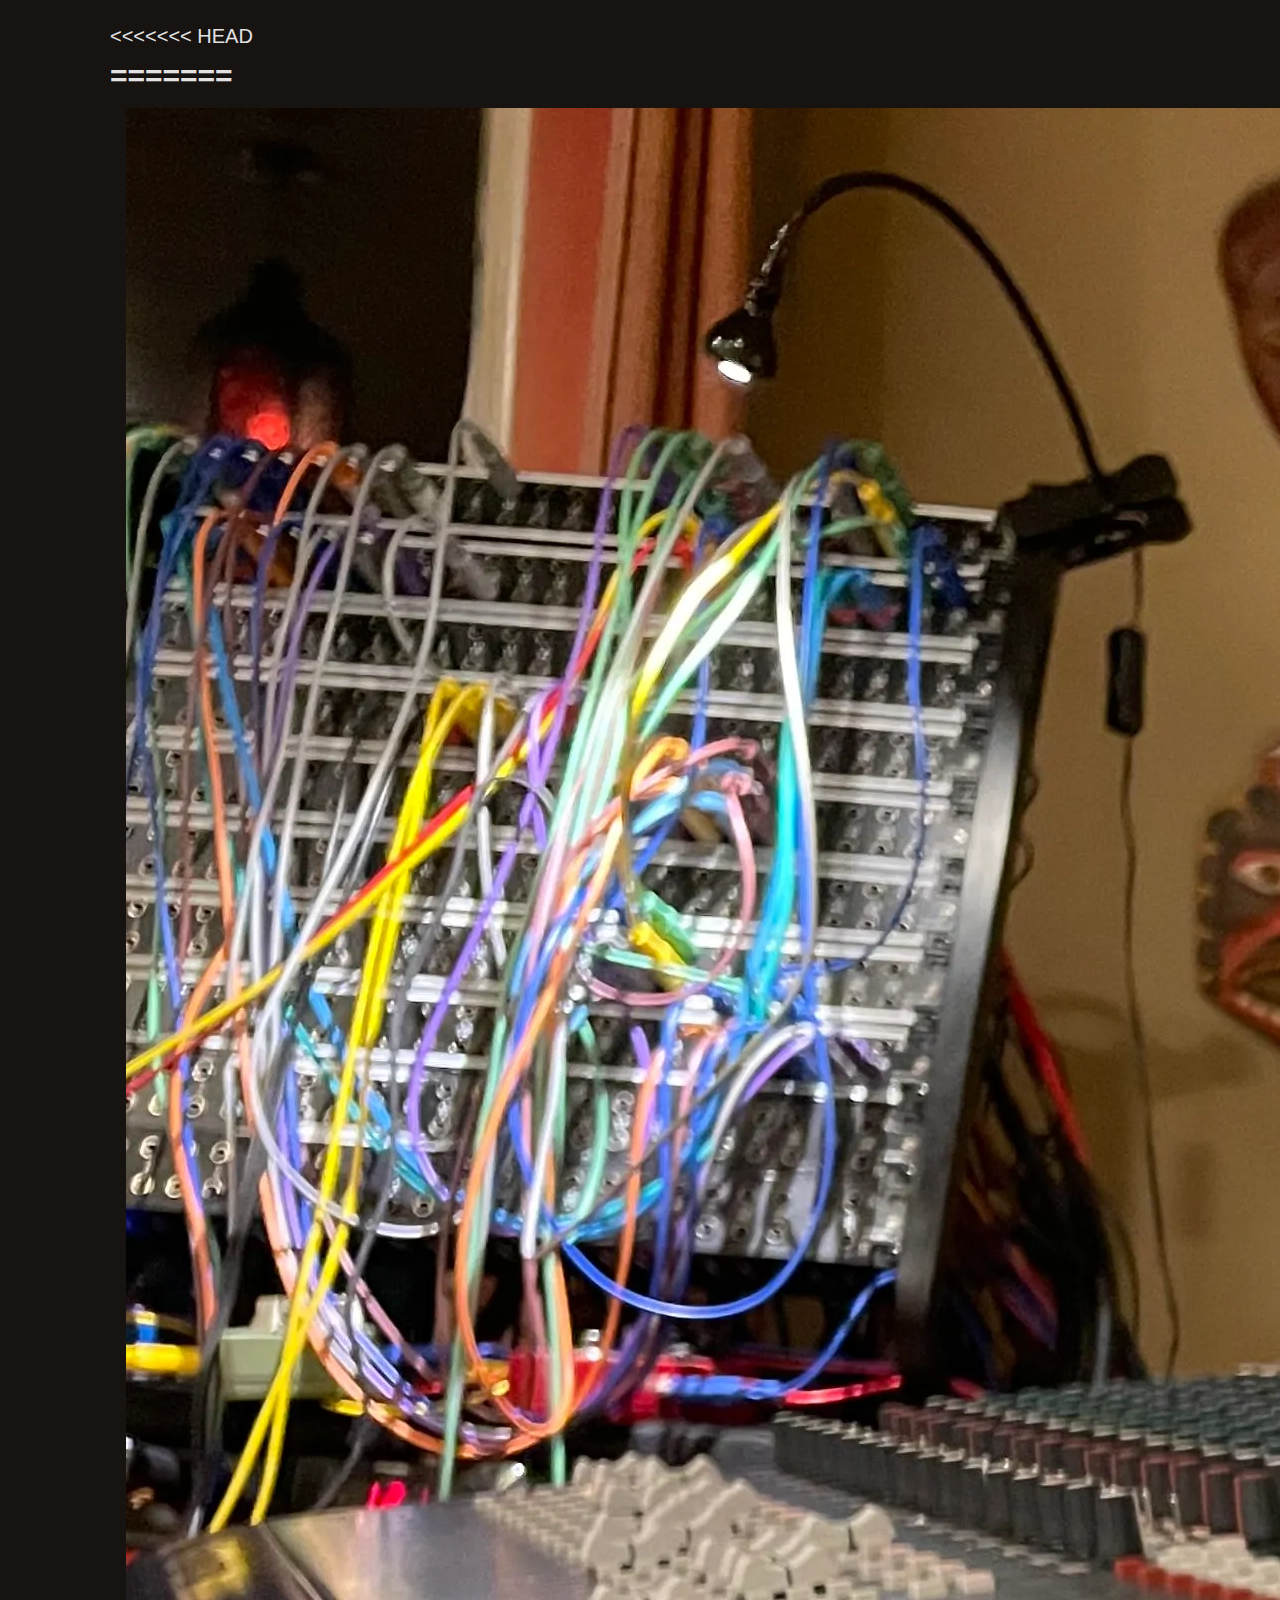
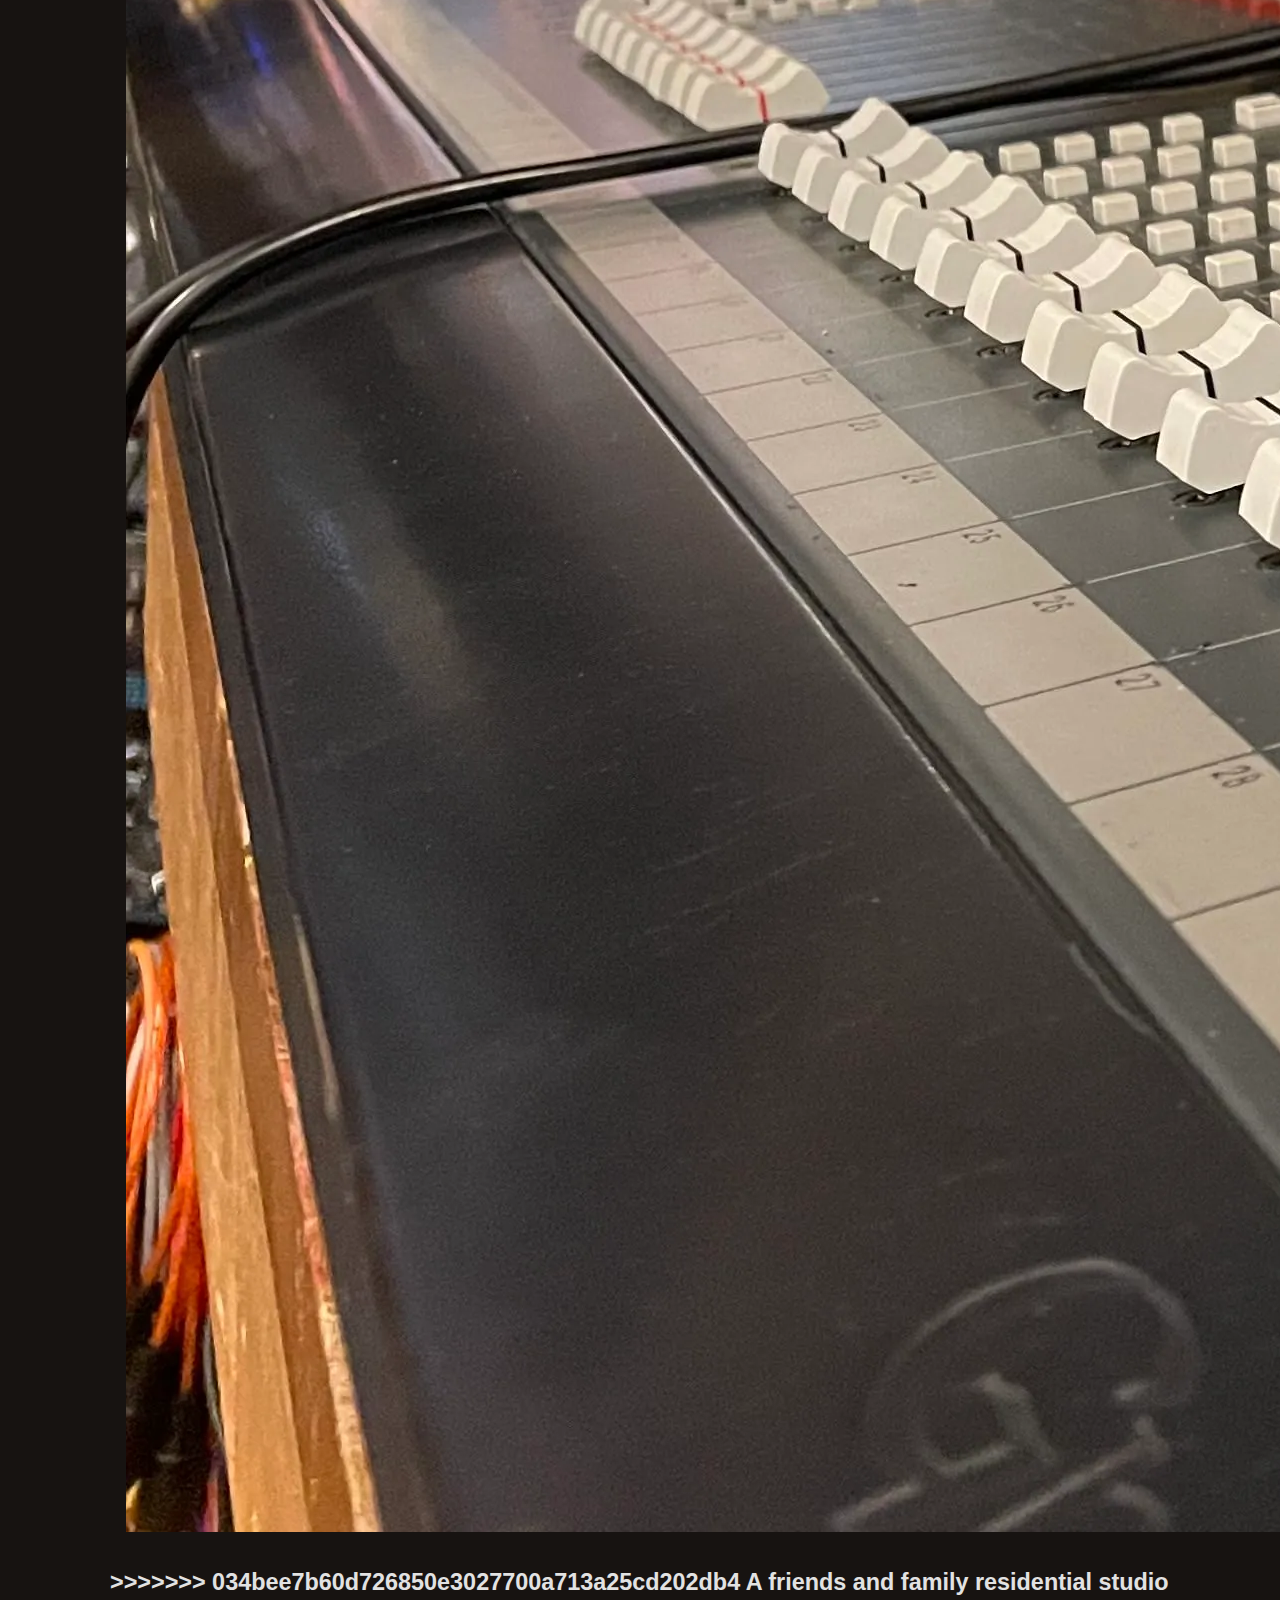
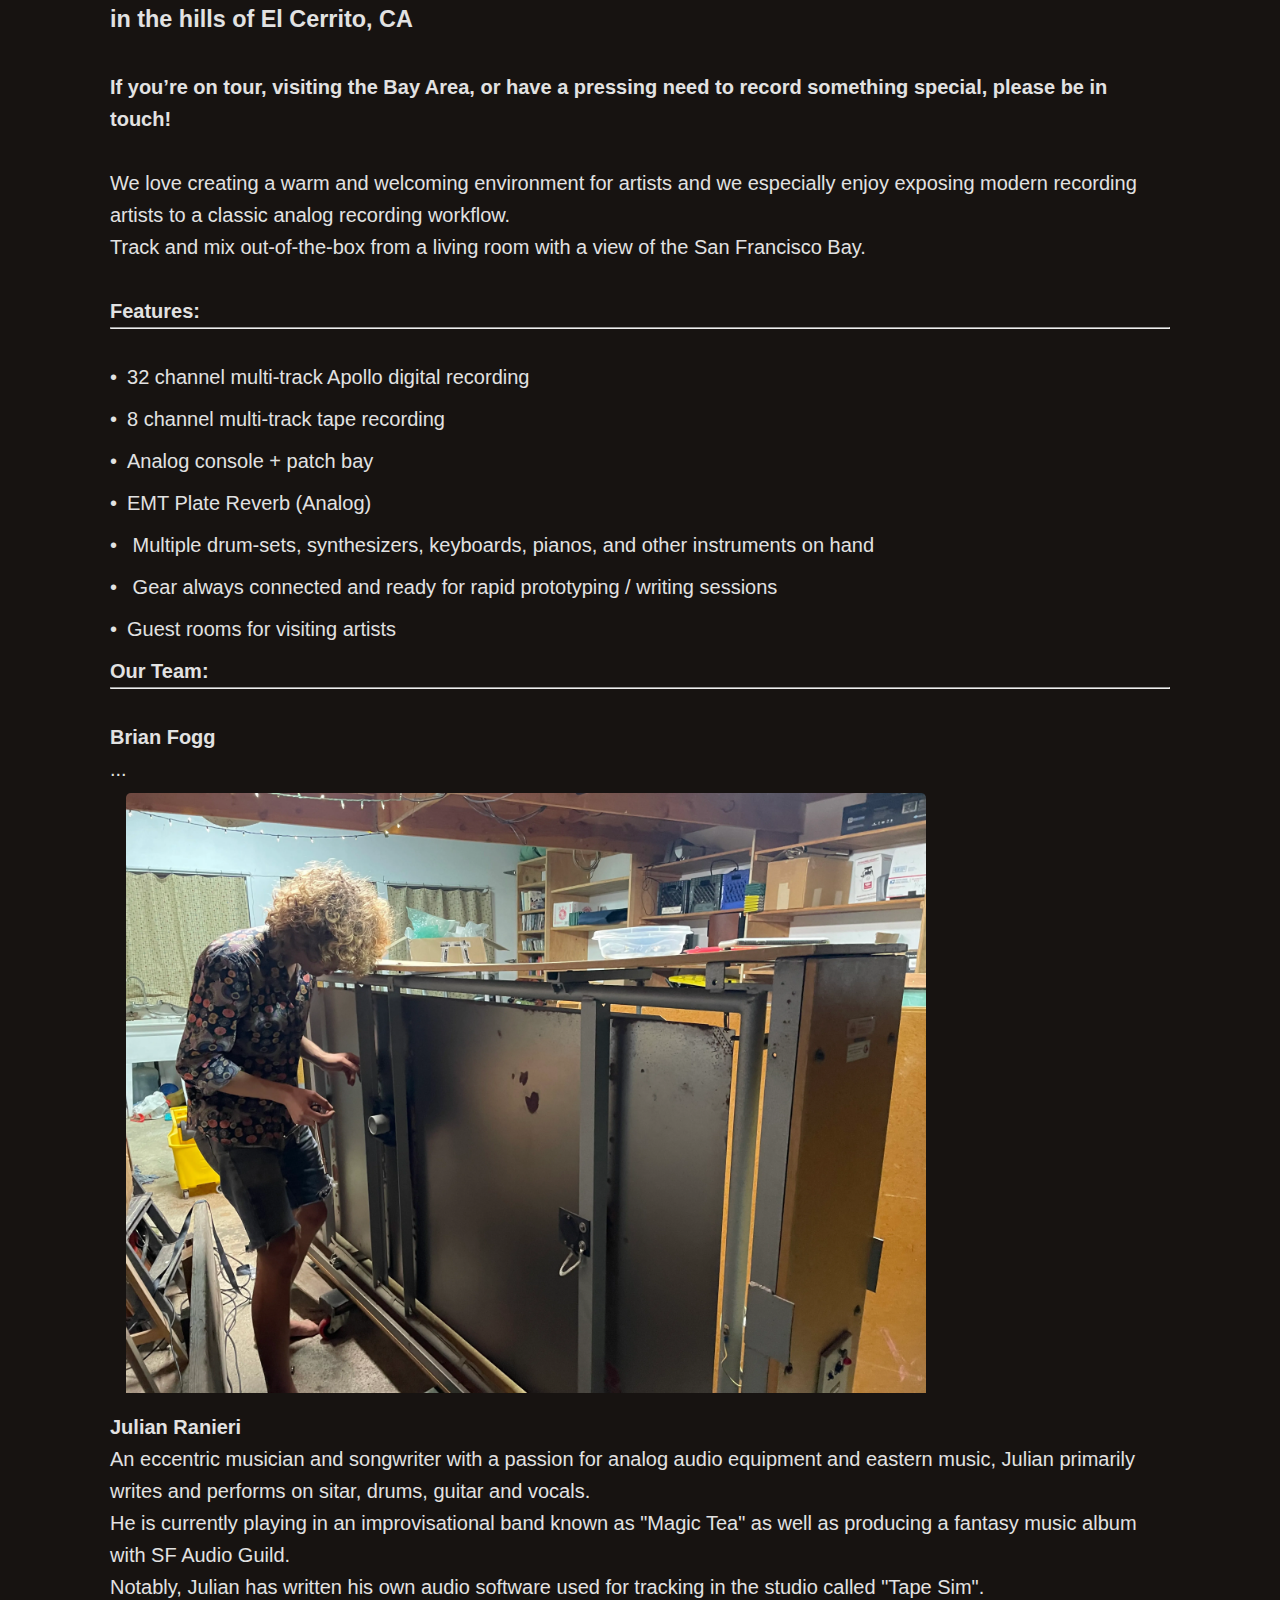
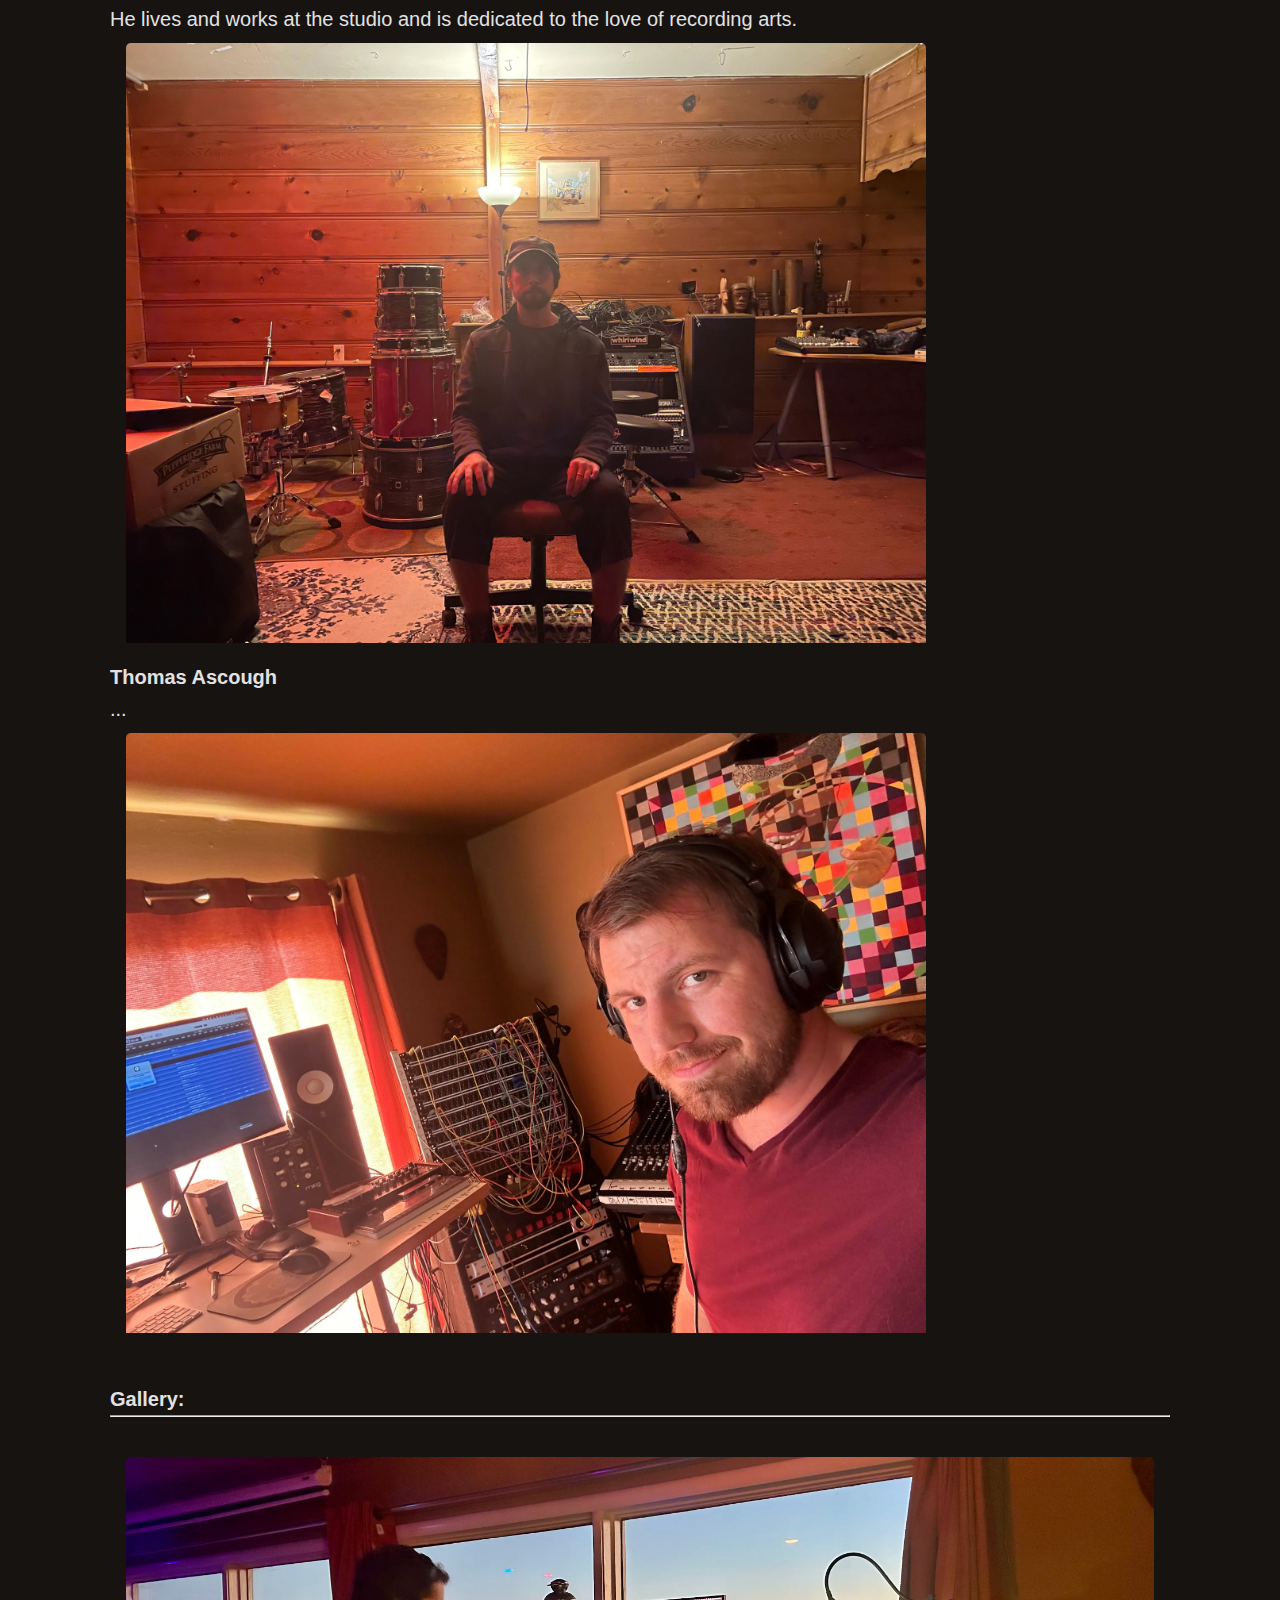
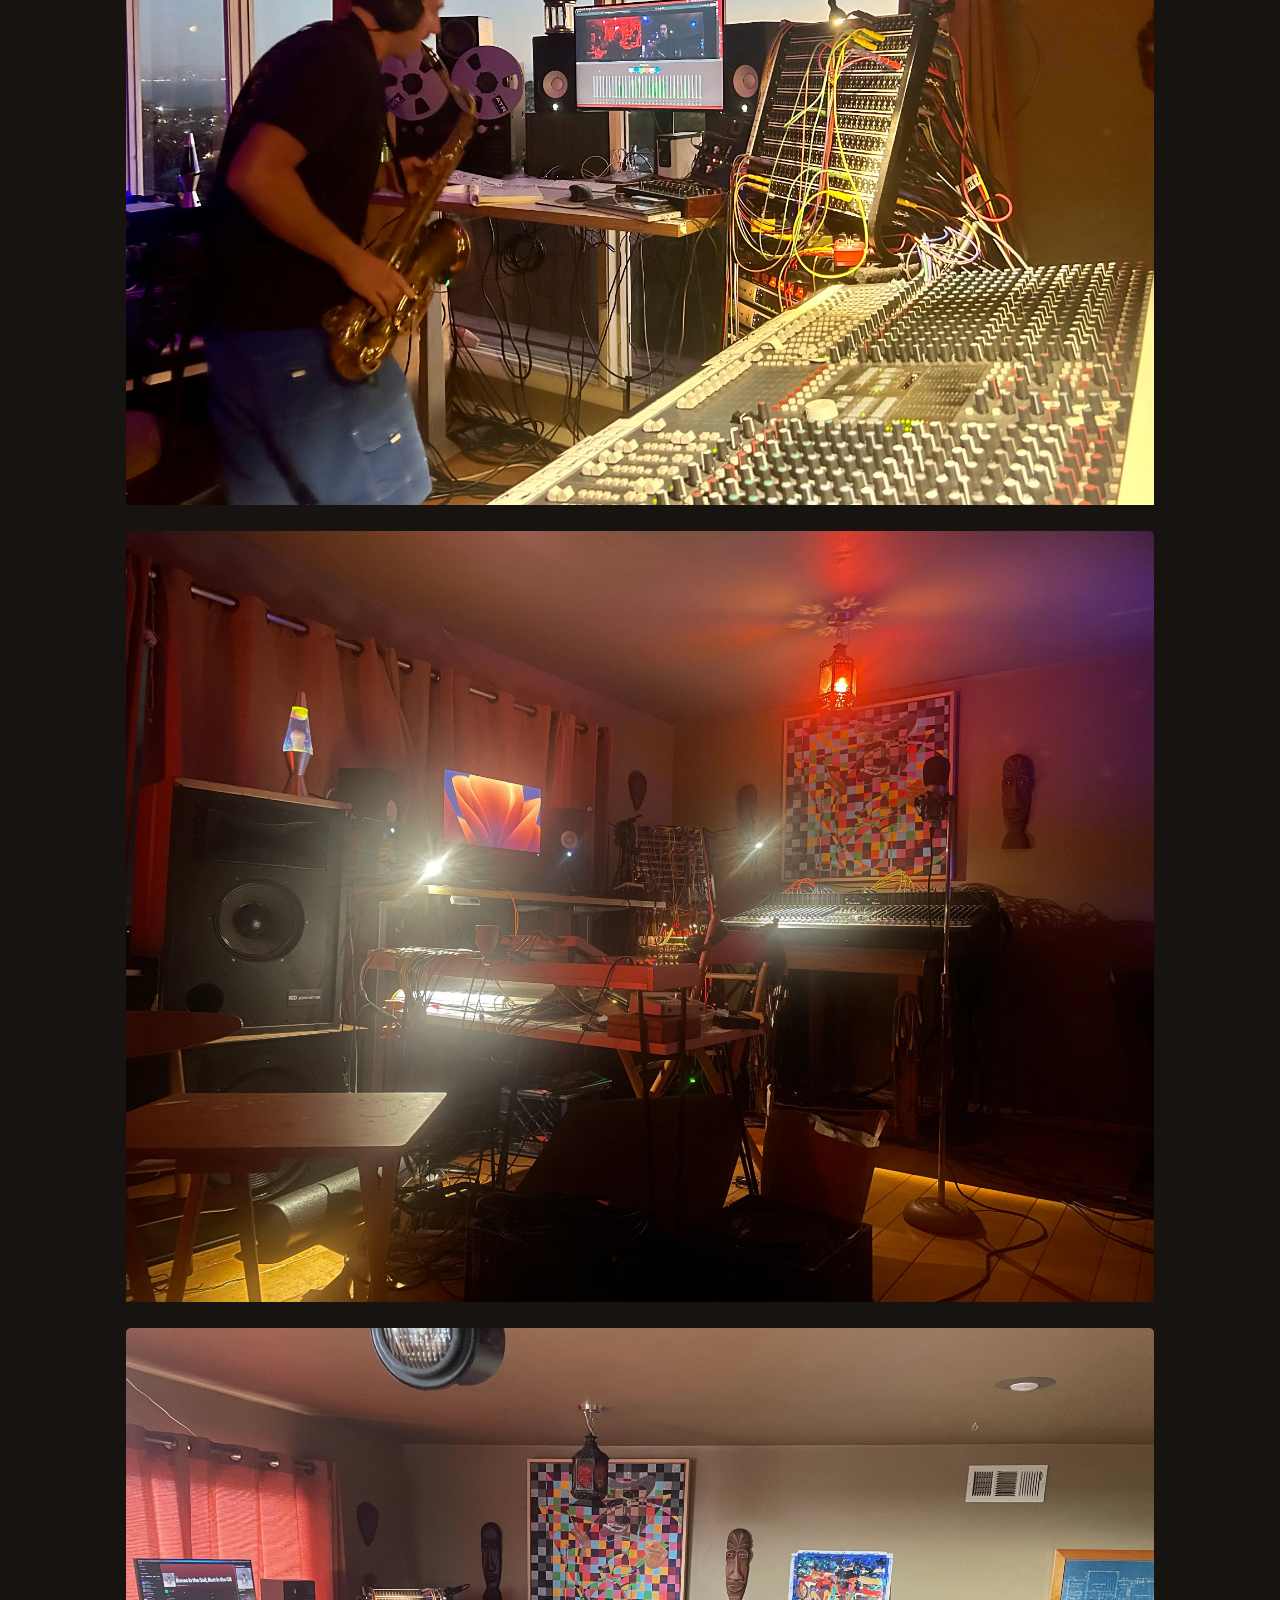
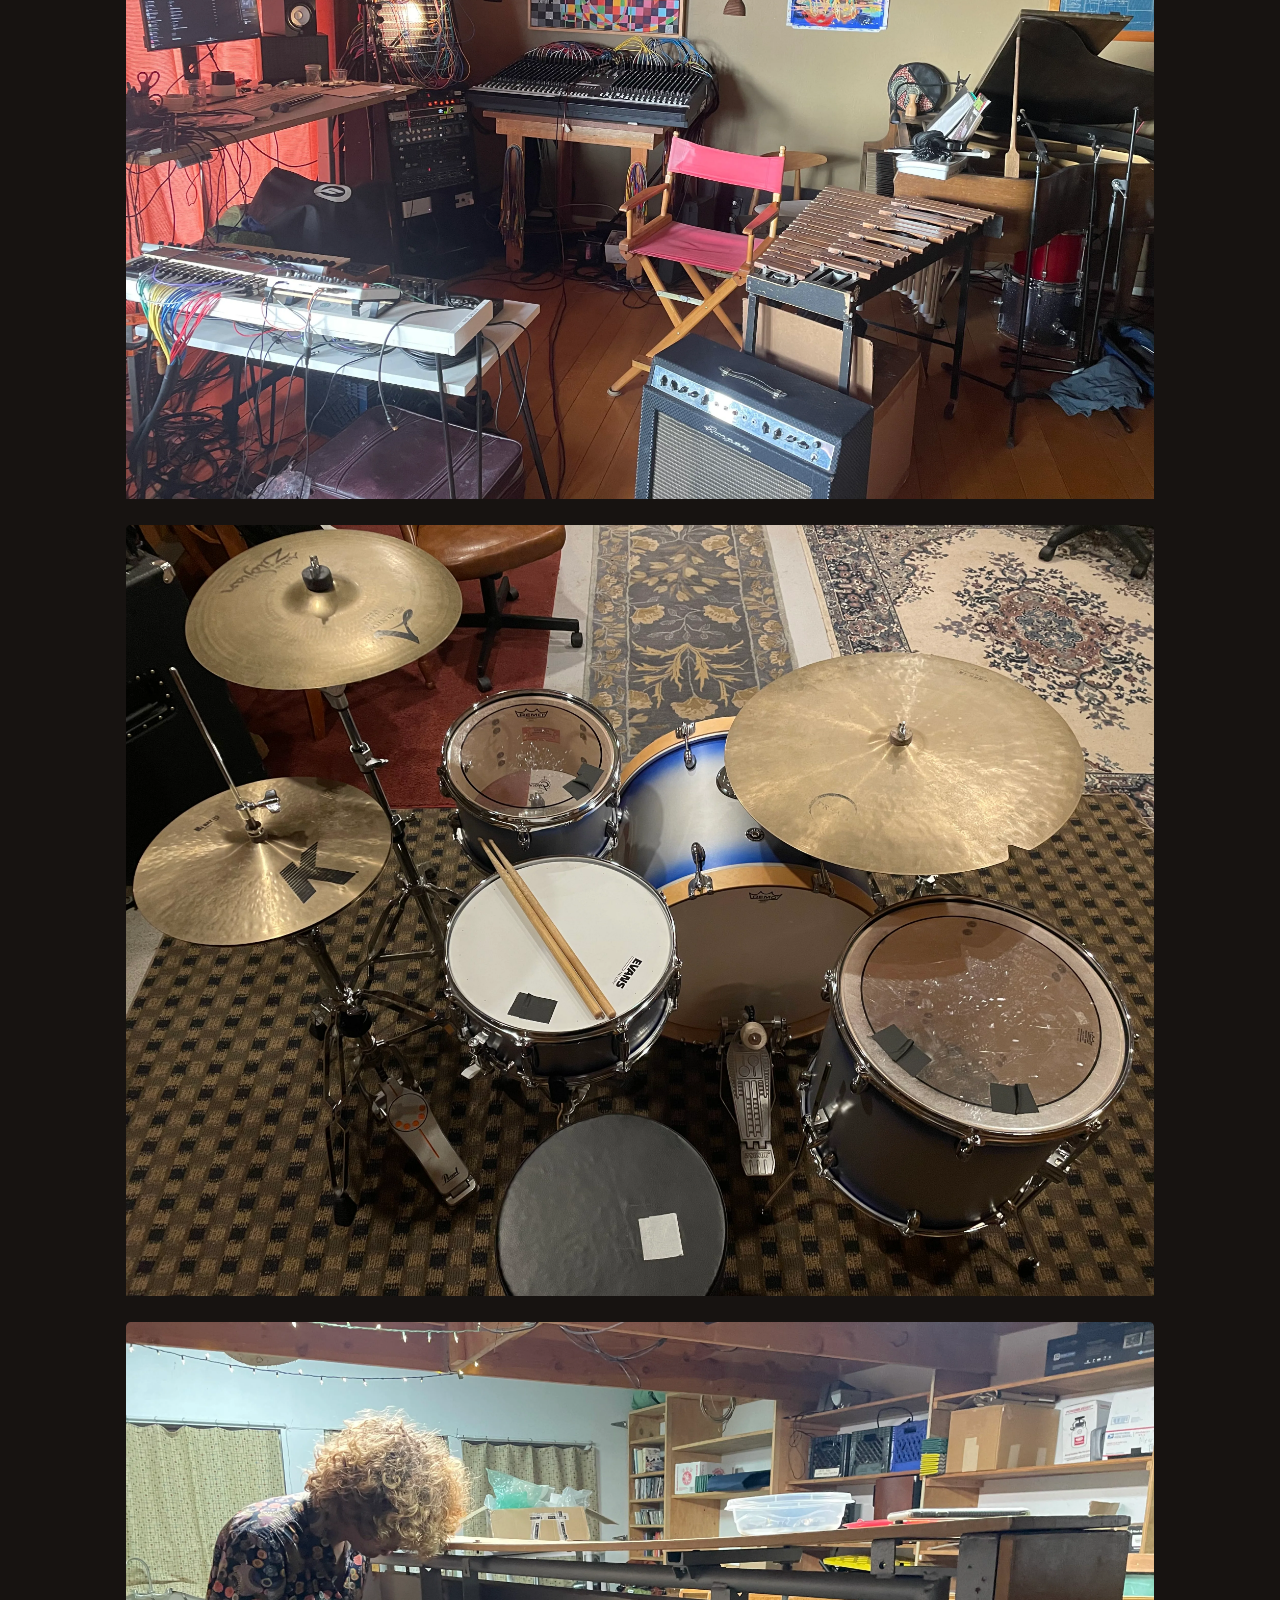
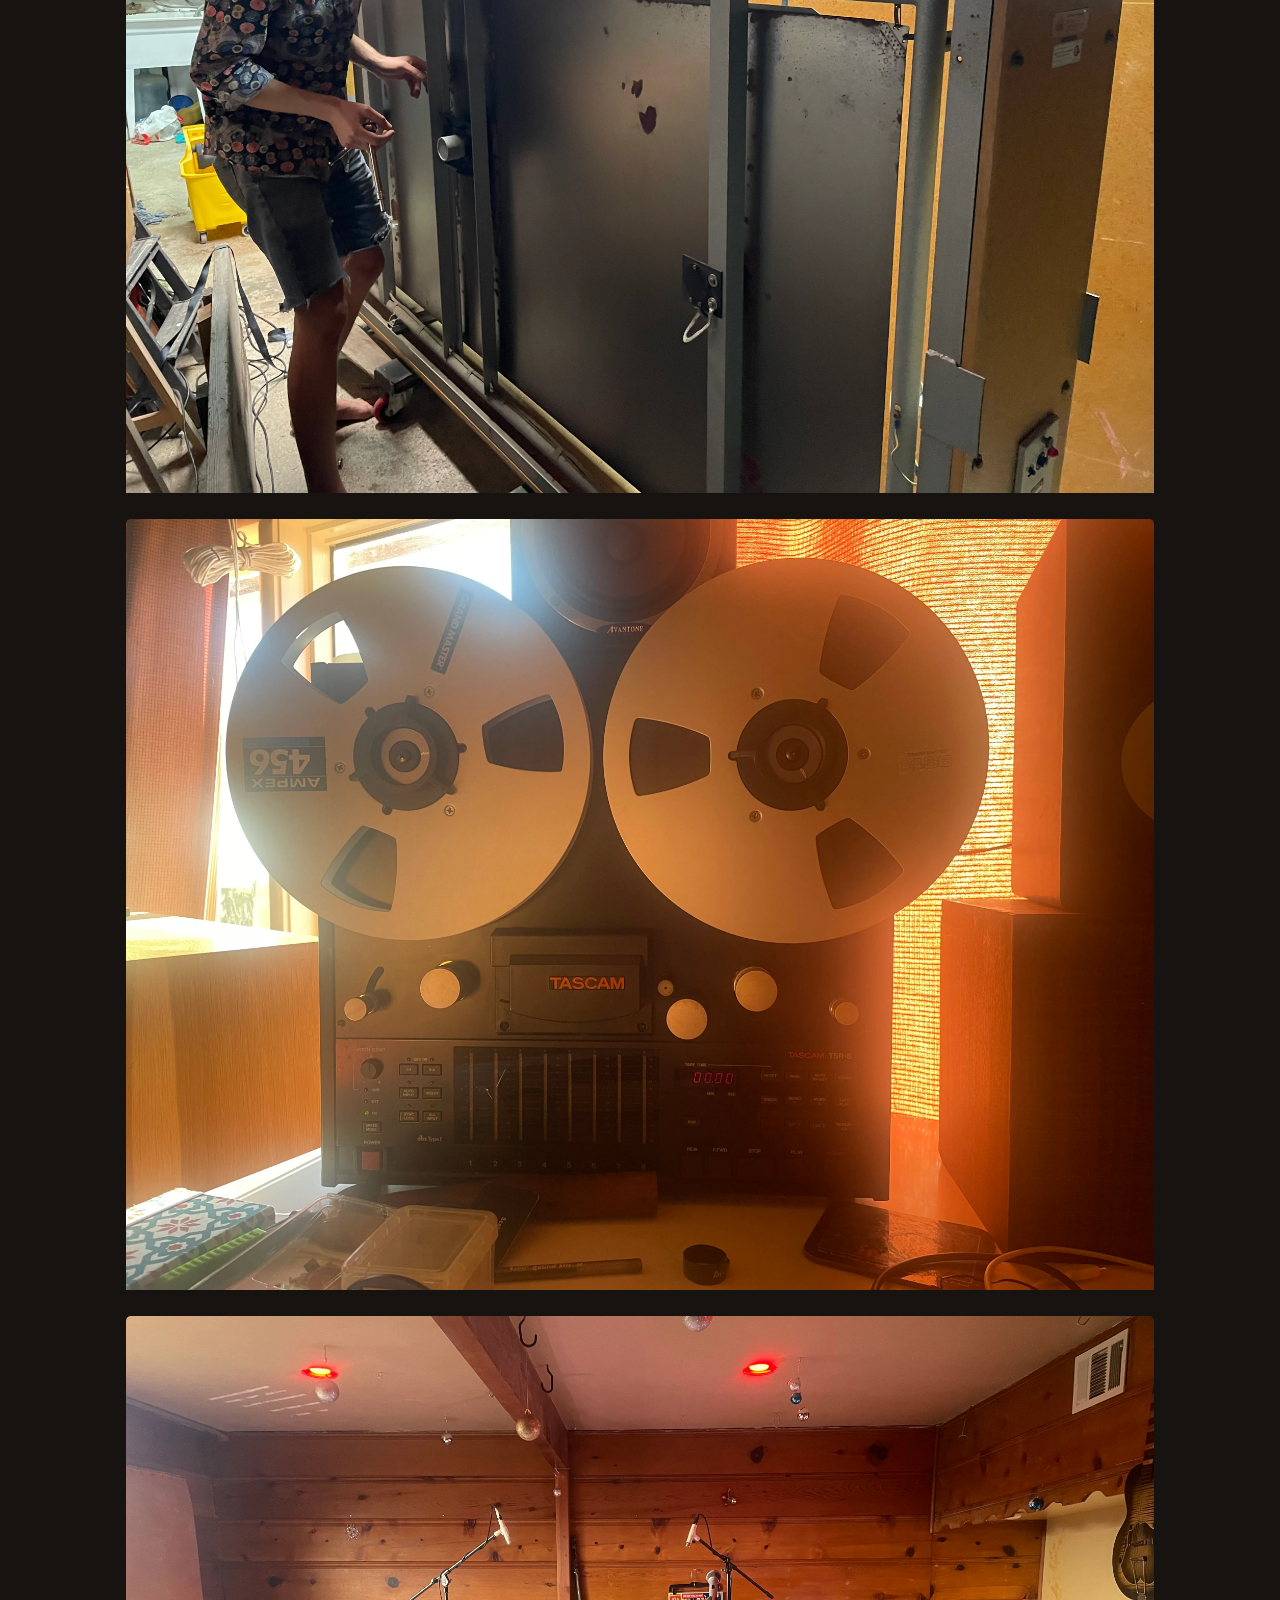
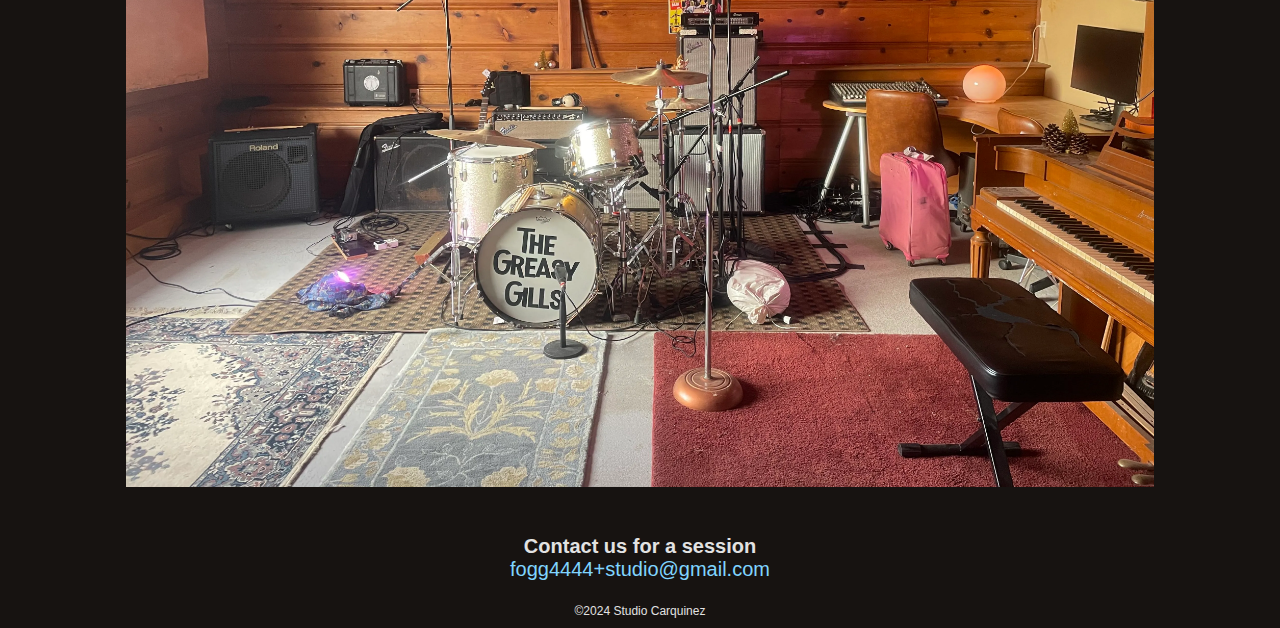
==== commit e481f079: "wip" ====
--- a/index.html
+++ b/index.html
@@ -29,8 +29,12 @@
   <body>
     
     <div class="container">
+<<<<<<< HEAD
+      <h2>
+=======
       <img src="/images/studio_upstairs_board_2.webp" alt="" />
       <h3>
+>>>>>>> 034bee7b60d726850e3027700a713a25cd202db4
         A friends and family residential studio in the hills of El Cerrito, CA
       </h2>
       <br />
@@ -67,6 +71,30 @@
         </li>
         <li>Guest rooms for visiting artists</li>
       </ul>
+      <b>Our Team:</b>
+      <hr />
+      <br />
+      <b>Brian Fogg</b>
+      <p>...</p>
+      <img class="img-team" src="/images/plate_verb_brian.webp" alt="" />
+      <b>Julian Ranieri</b>
+      <p>
+        An eccentric musician and songwriter with a passion for analog
+        audio equipment and eastern music, Julian primarily writes and performs on sitar, drums, guitar and vocals.
+      </p>
+      <p>He is currently playing in an improvisational band known as "Magic Tea" as well as producing a fantasy music album with SF Audio Guild.</p>
+      <p>Notably, Julian has written his own audio software used for tracking in the studio called "Tape Sim".</p>
+      <p>
+        He lives and works at the studio and is dedicated to the love of recording arts.
+      </p>
+      <img class="img-team" src="/images/jules_studio.webp" alt="" />
+      <b>Thomas Ascough</b>
+      <p>...</p>
+      <img class="img-team" src="/images/tom_studio.webp" alt="" />
+      <br />
+      <b>Gallery:</b>
+      <hr />
+      <br />
       <img src="/images/sax_tiny_trees_session.webp" alt="" />
       <img src="/images/lava_lamp.webp" alt="" />
       <img src="/images/upstairs_day.webp" alt="" />
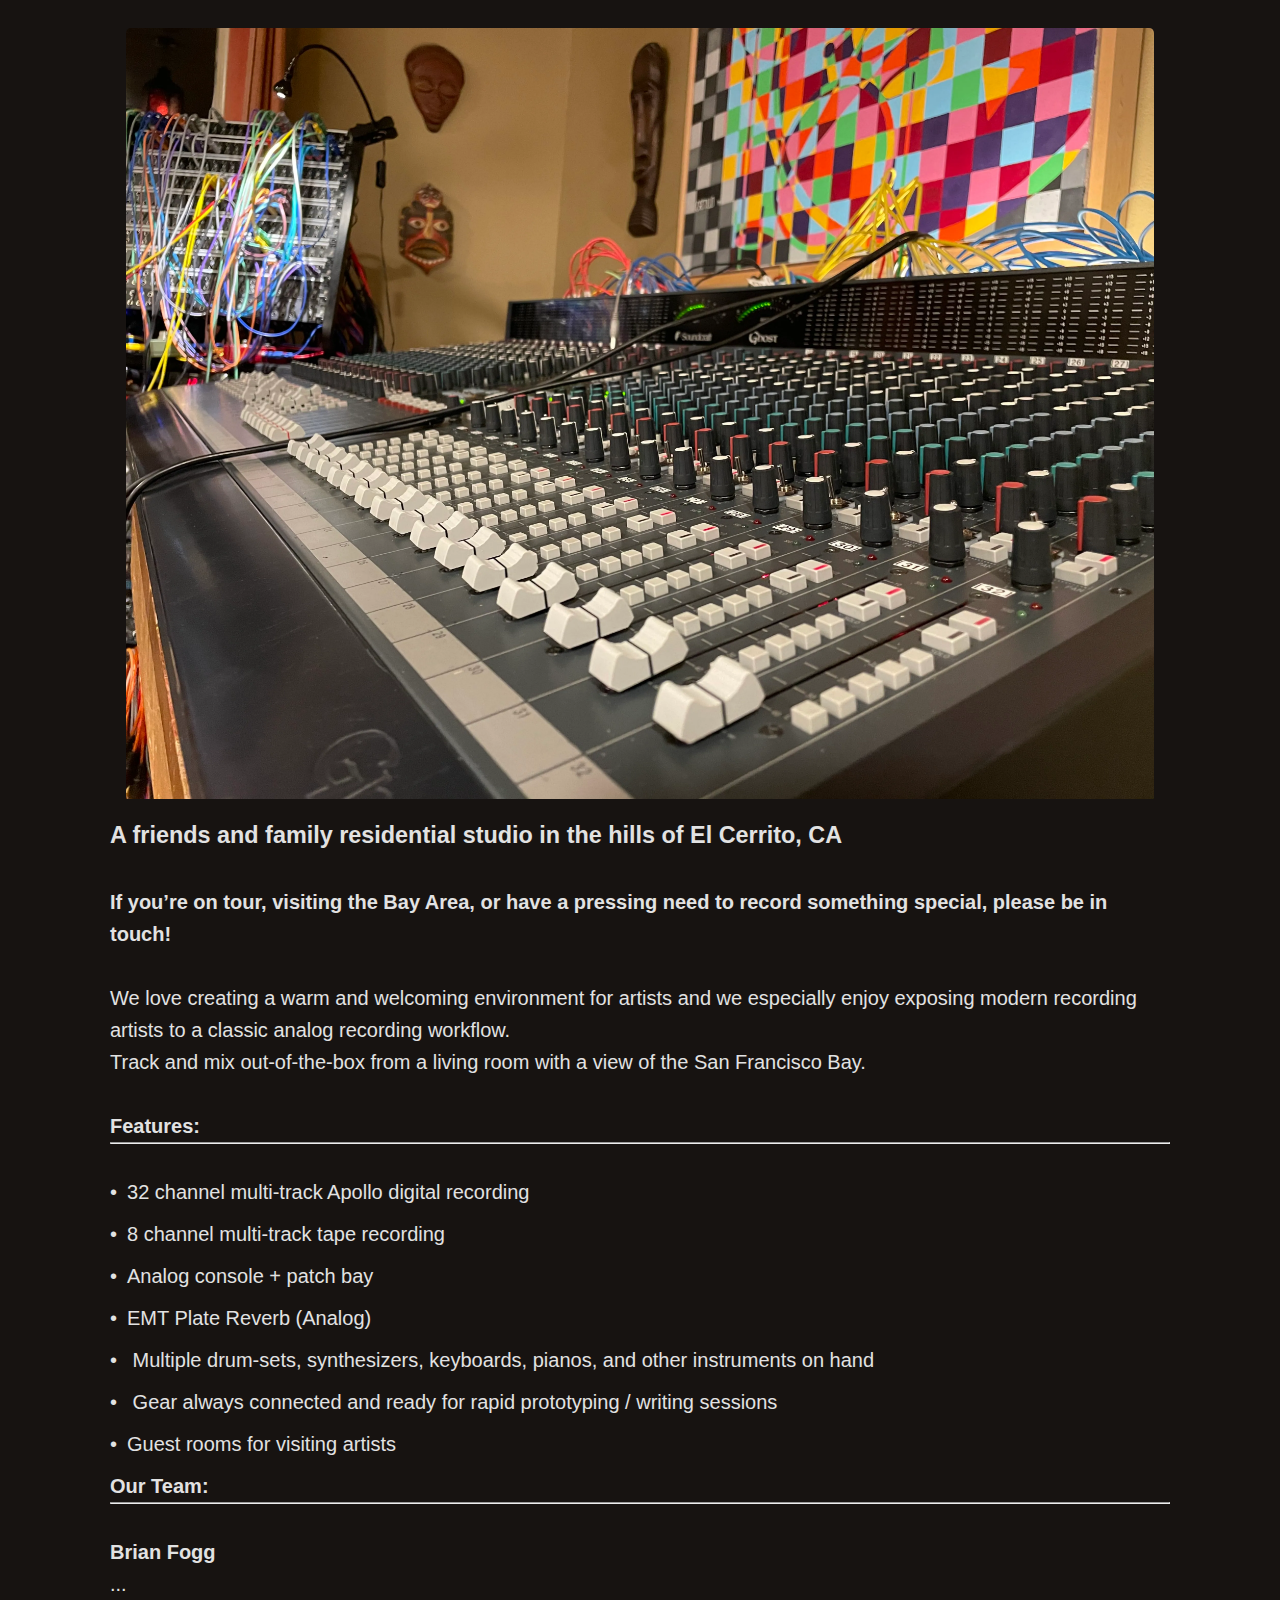
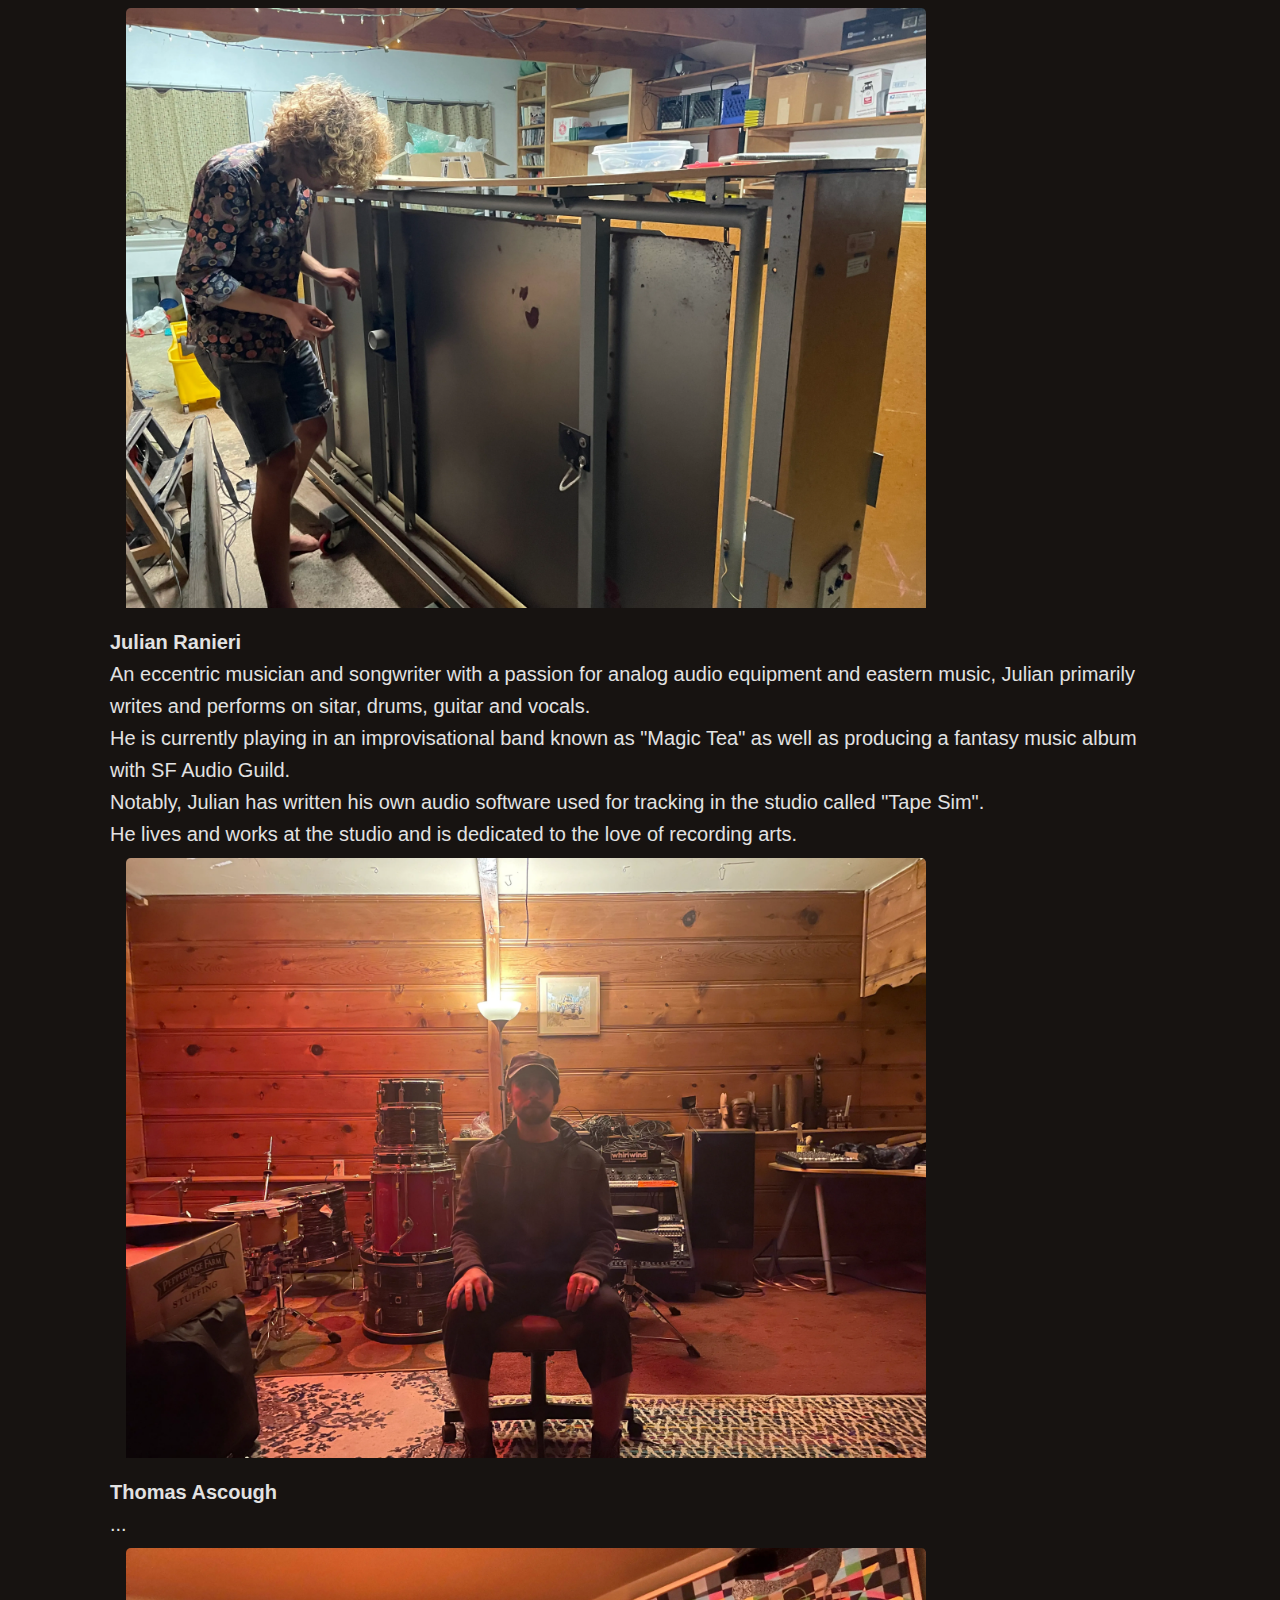
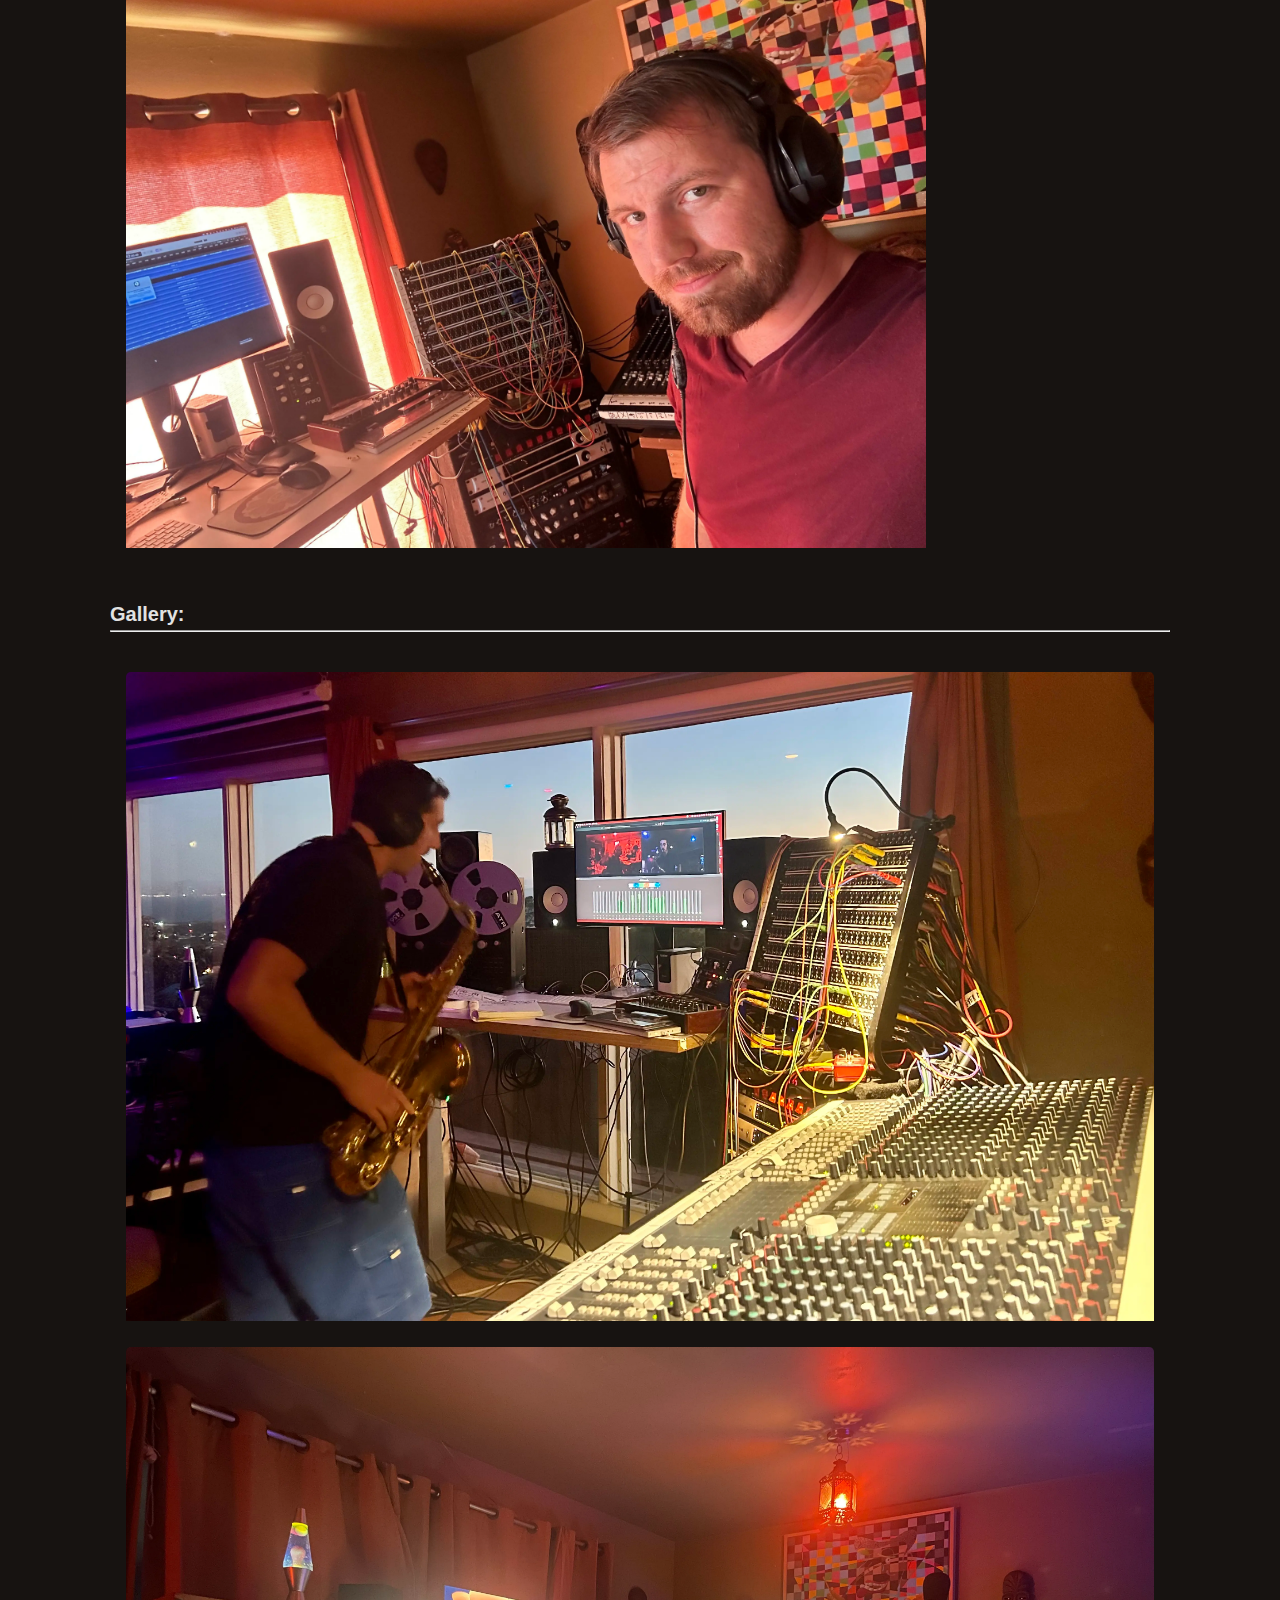
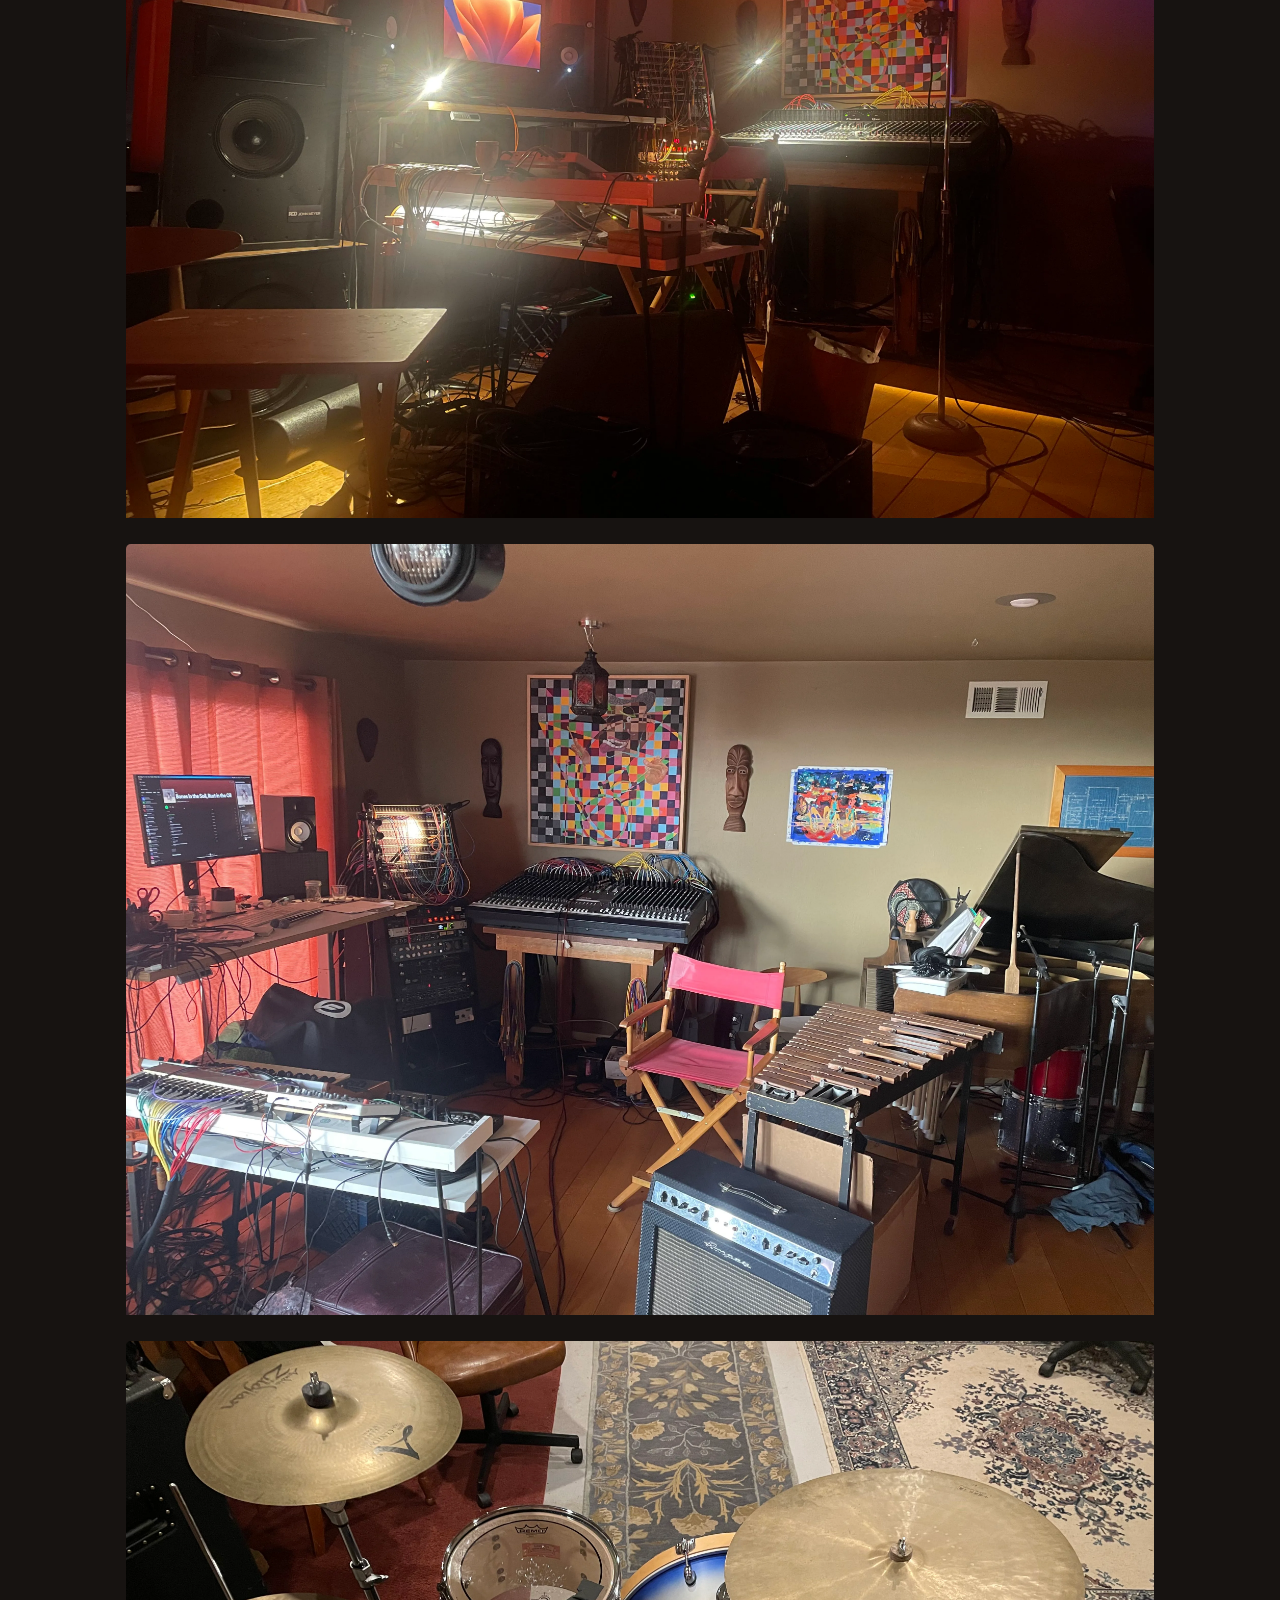
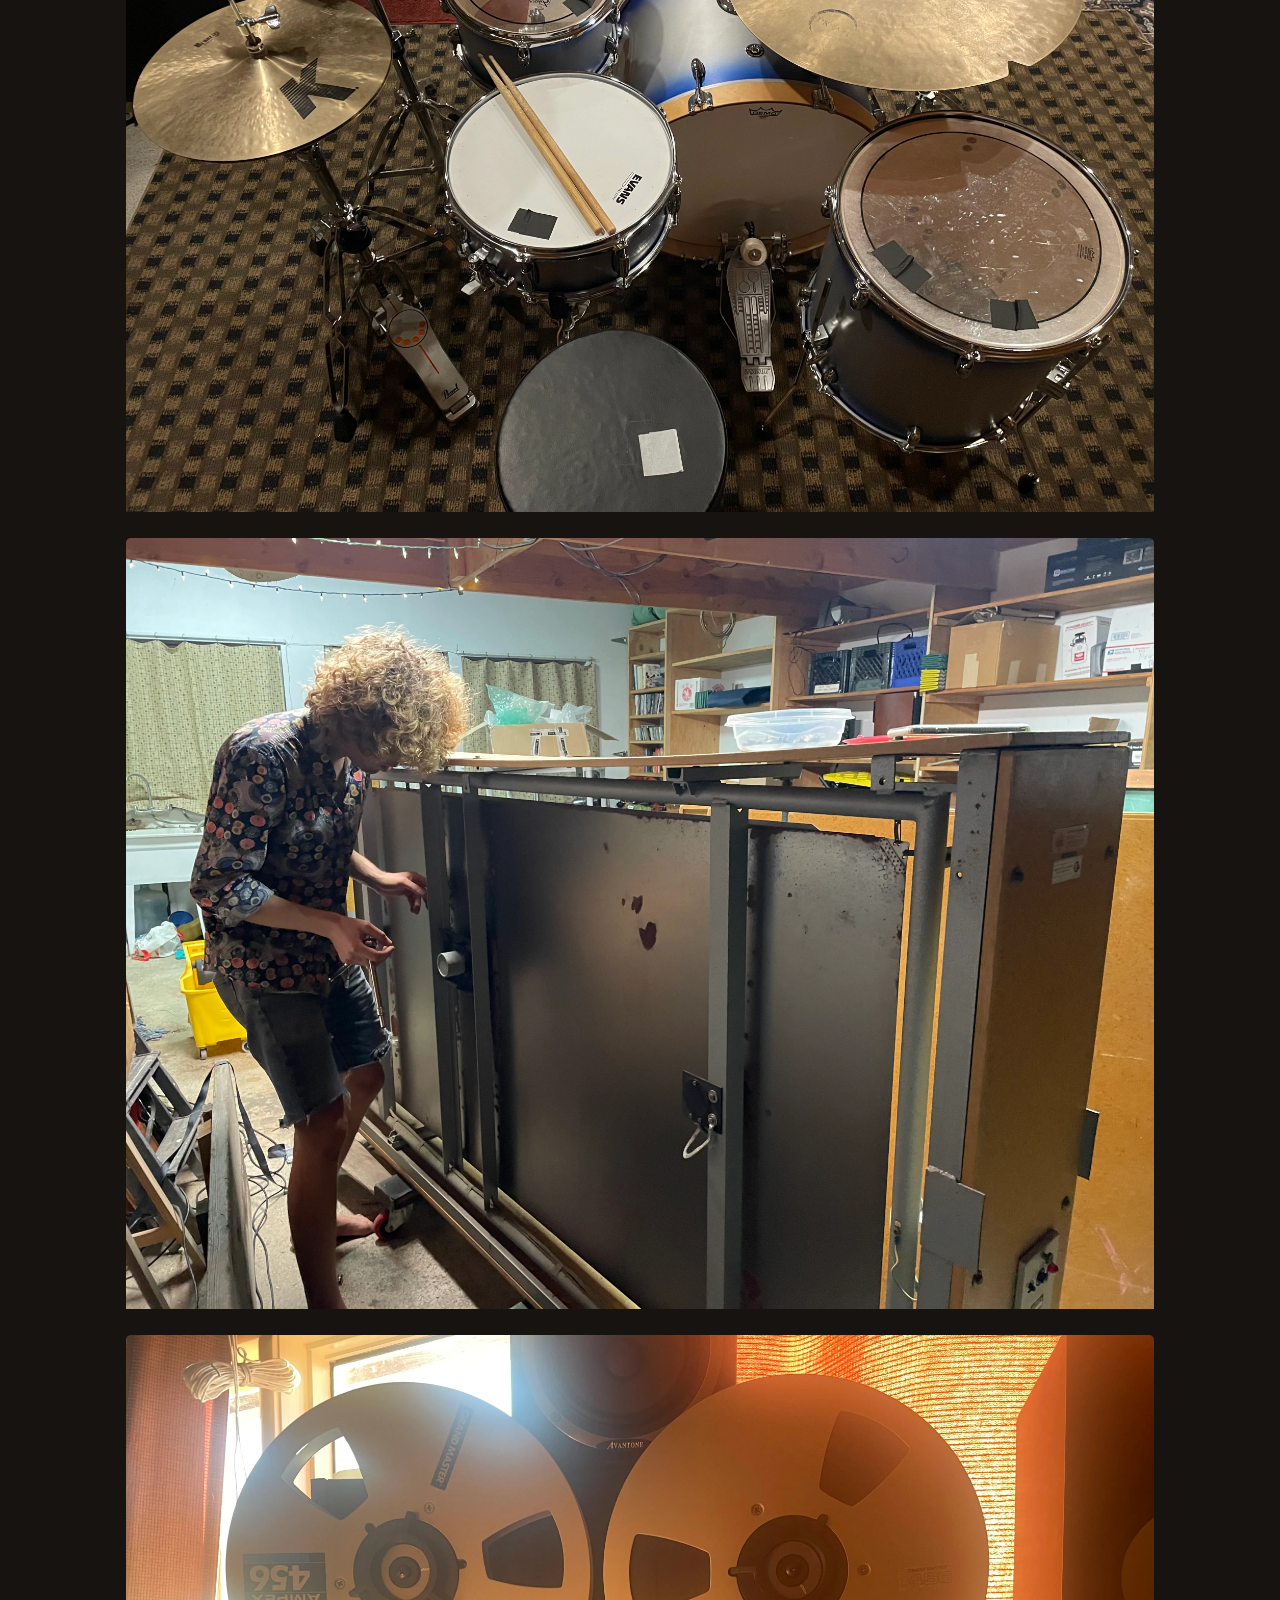
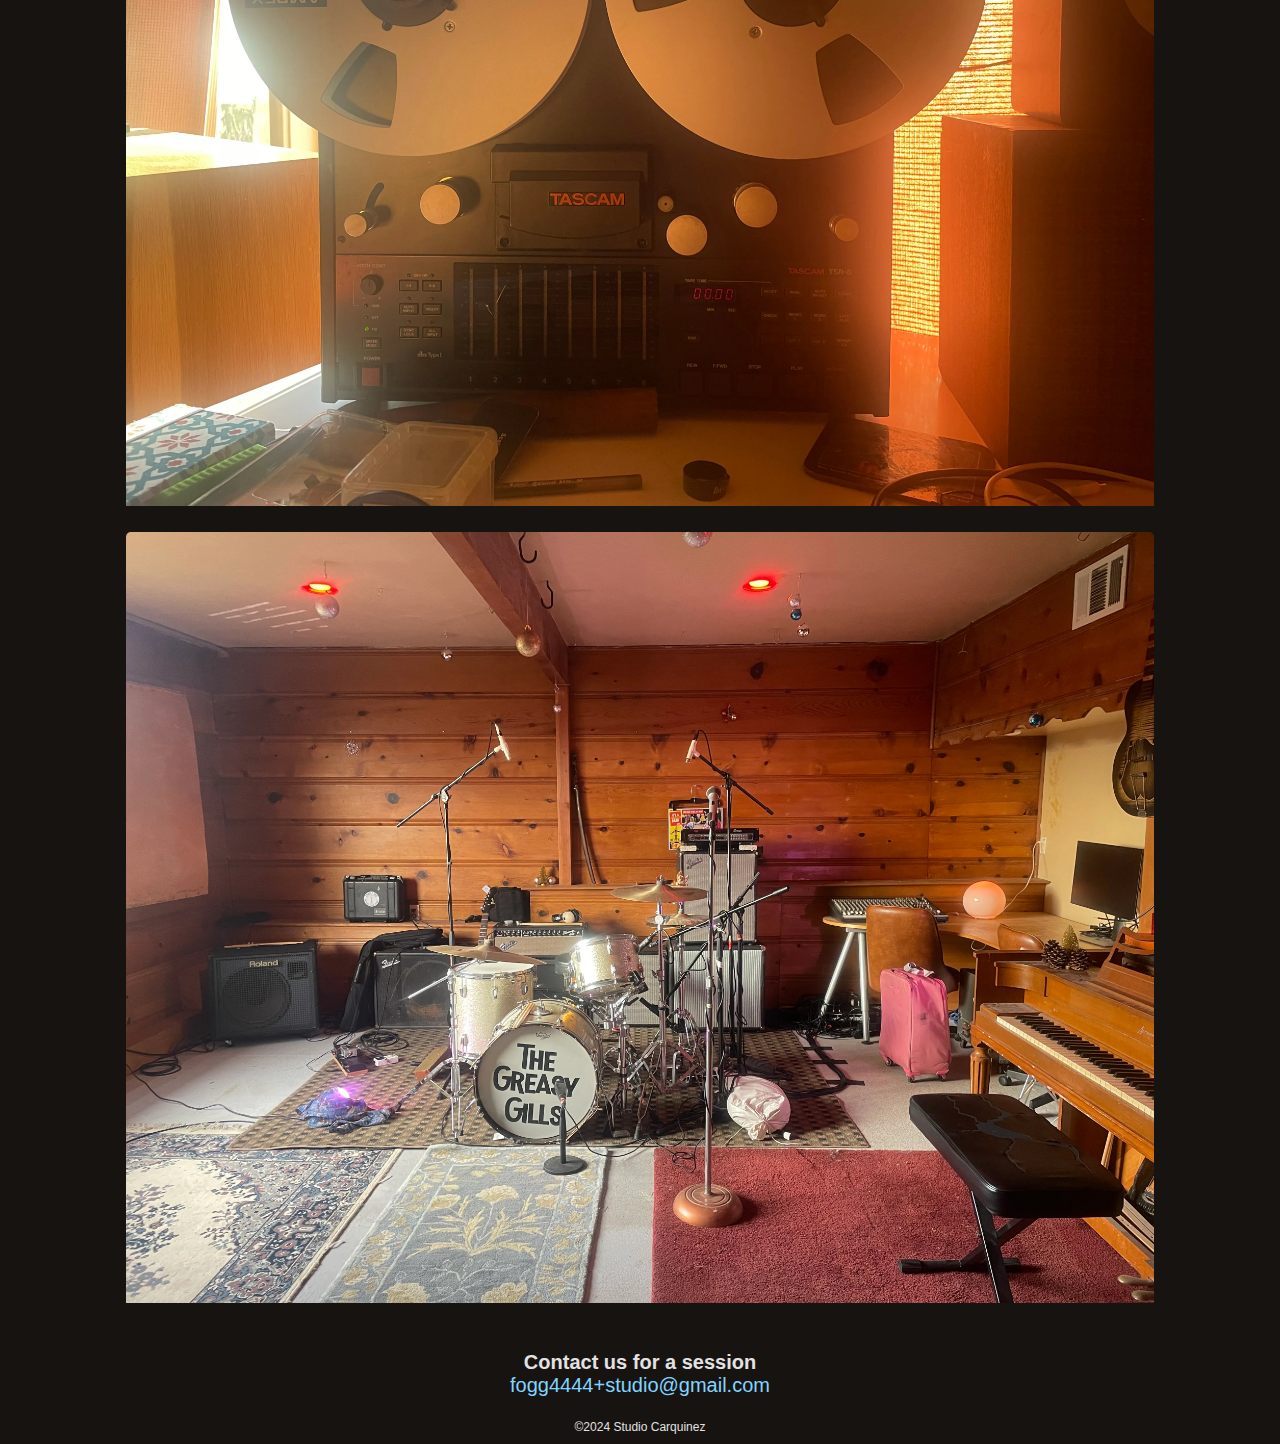
==== commit a6018ca2: "wip" ====
--- a/index.html
+++ b/index.html
@@ -29,12 +29,8 @@
   <body>
     
     <div class="container">
-<<<<<<< HEAD
-      <h2>
-=======
       <img src="/images/studio_upstairs_board_2.webp" alt="" />
       <h3>
->>>>>>> 034bee7b60d726850e3027700a713a25cd202db4
         A friends and family residential studio in the hills of El Cerrito, CA
       </h2>
       <br />
@@ -71,6 +67,8 @@
         </li>
         <li>Guest rooms for visiting artists</li>
       </ul>
+
+      
       <b>Our Team:</b>
       <hr />
       <br />
@@ -91,6 +89,8 @@
       <b>Thomas Ascough</b>
       <p>...</p>
       <img class="img-team" src="/images/tom_studio.webp" alt="" />
+      
+      
       <br />
       <b>Gallery:</b>
       <hr />
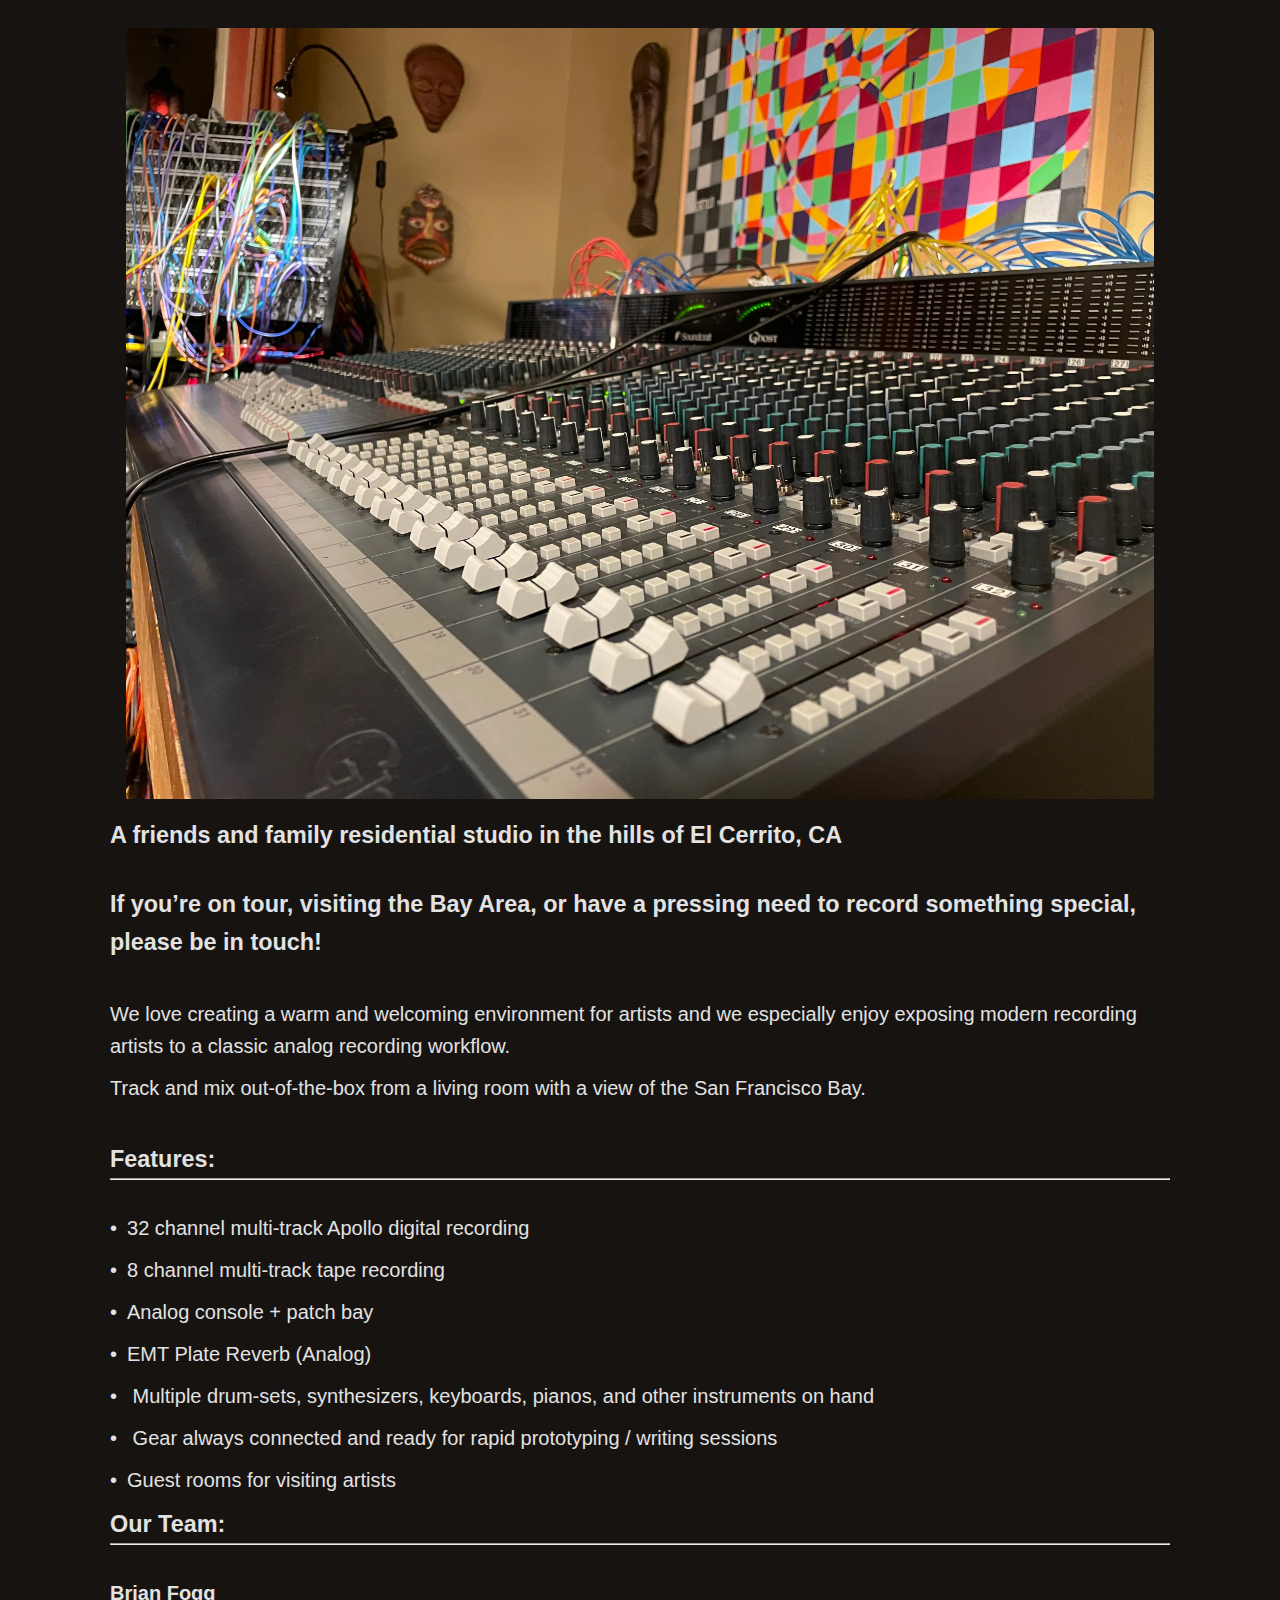
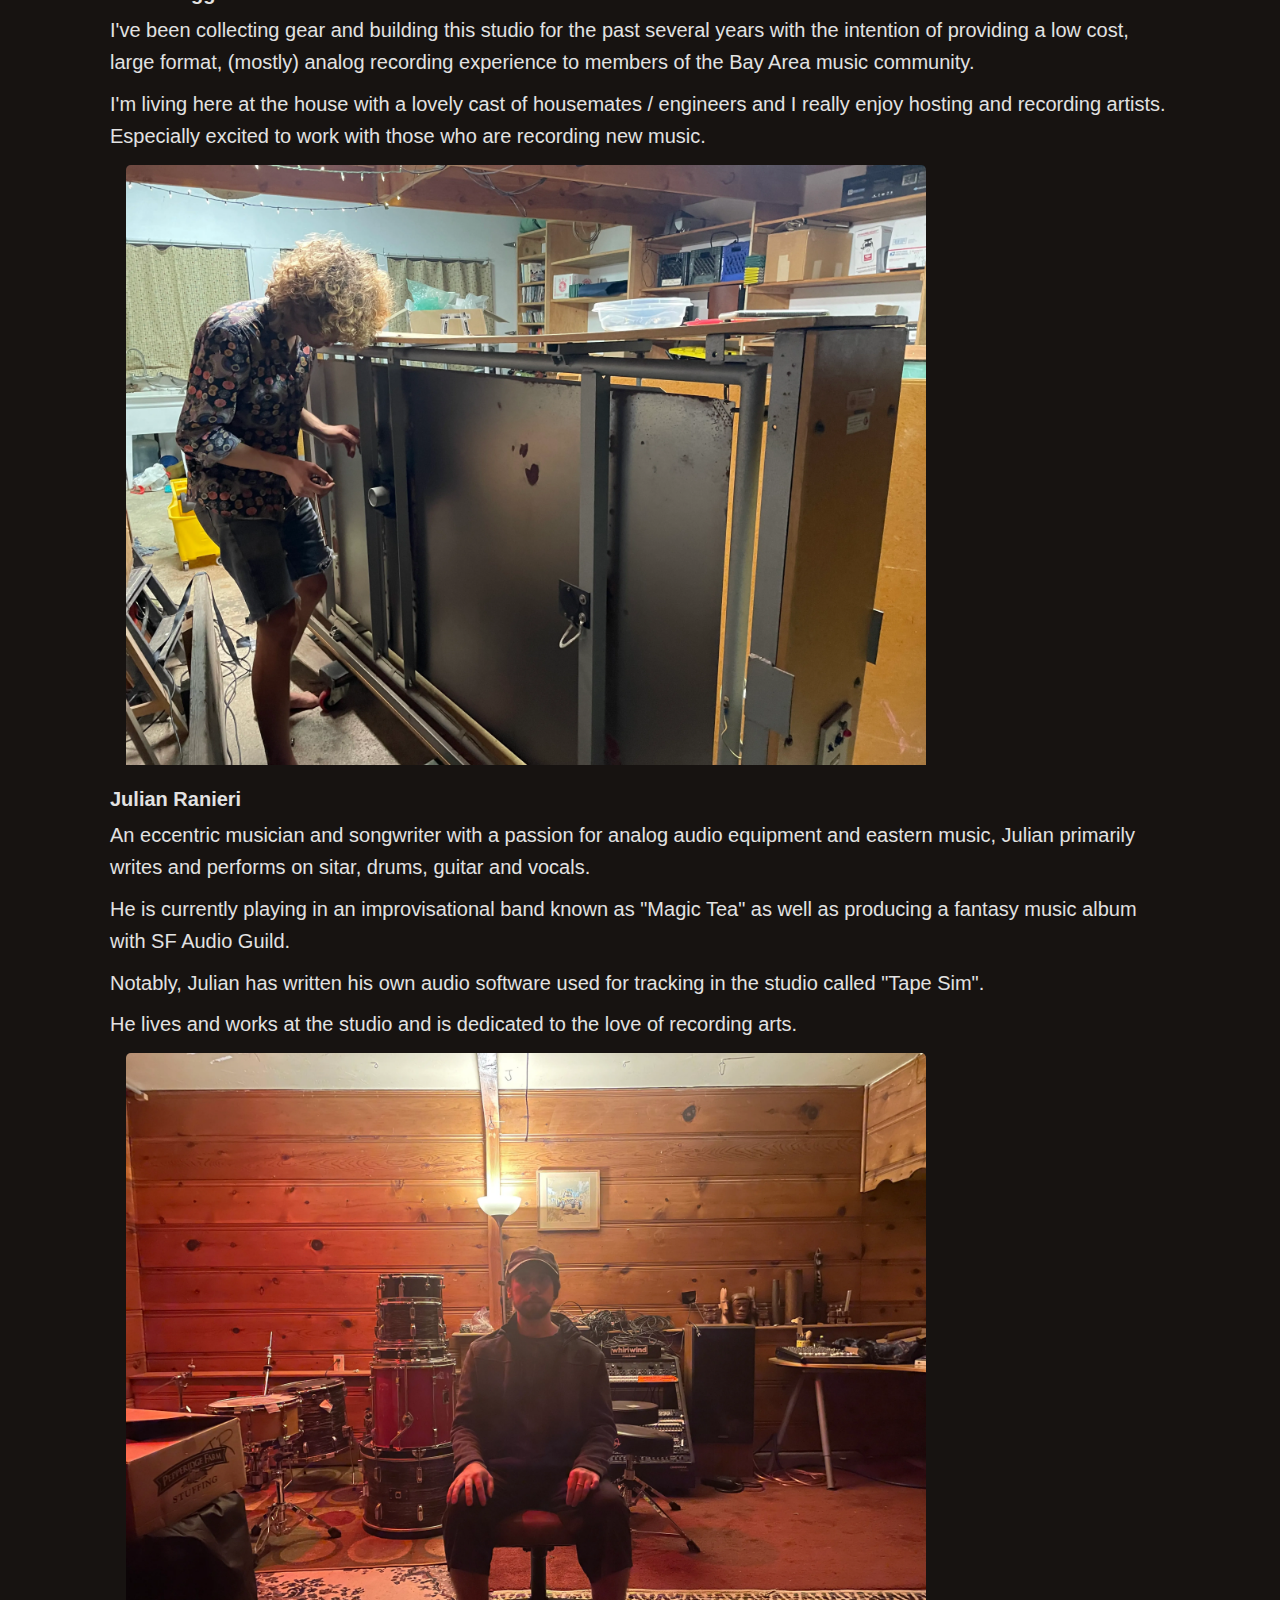
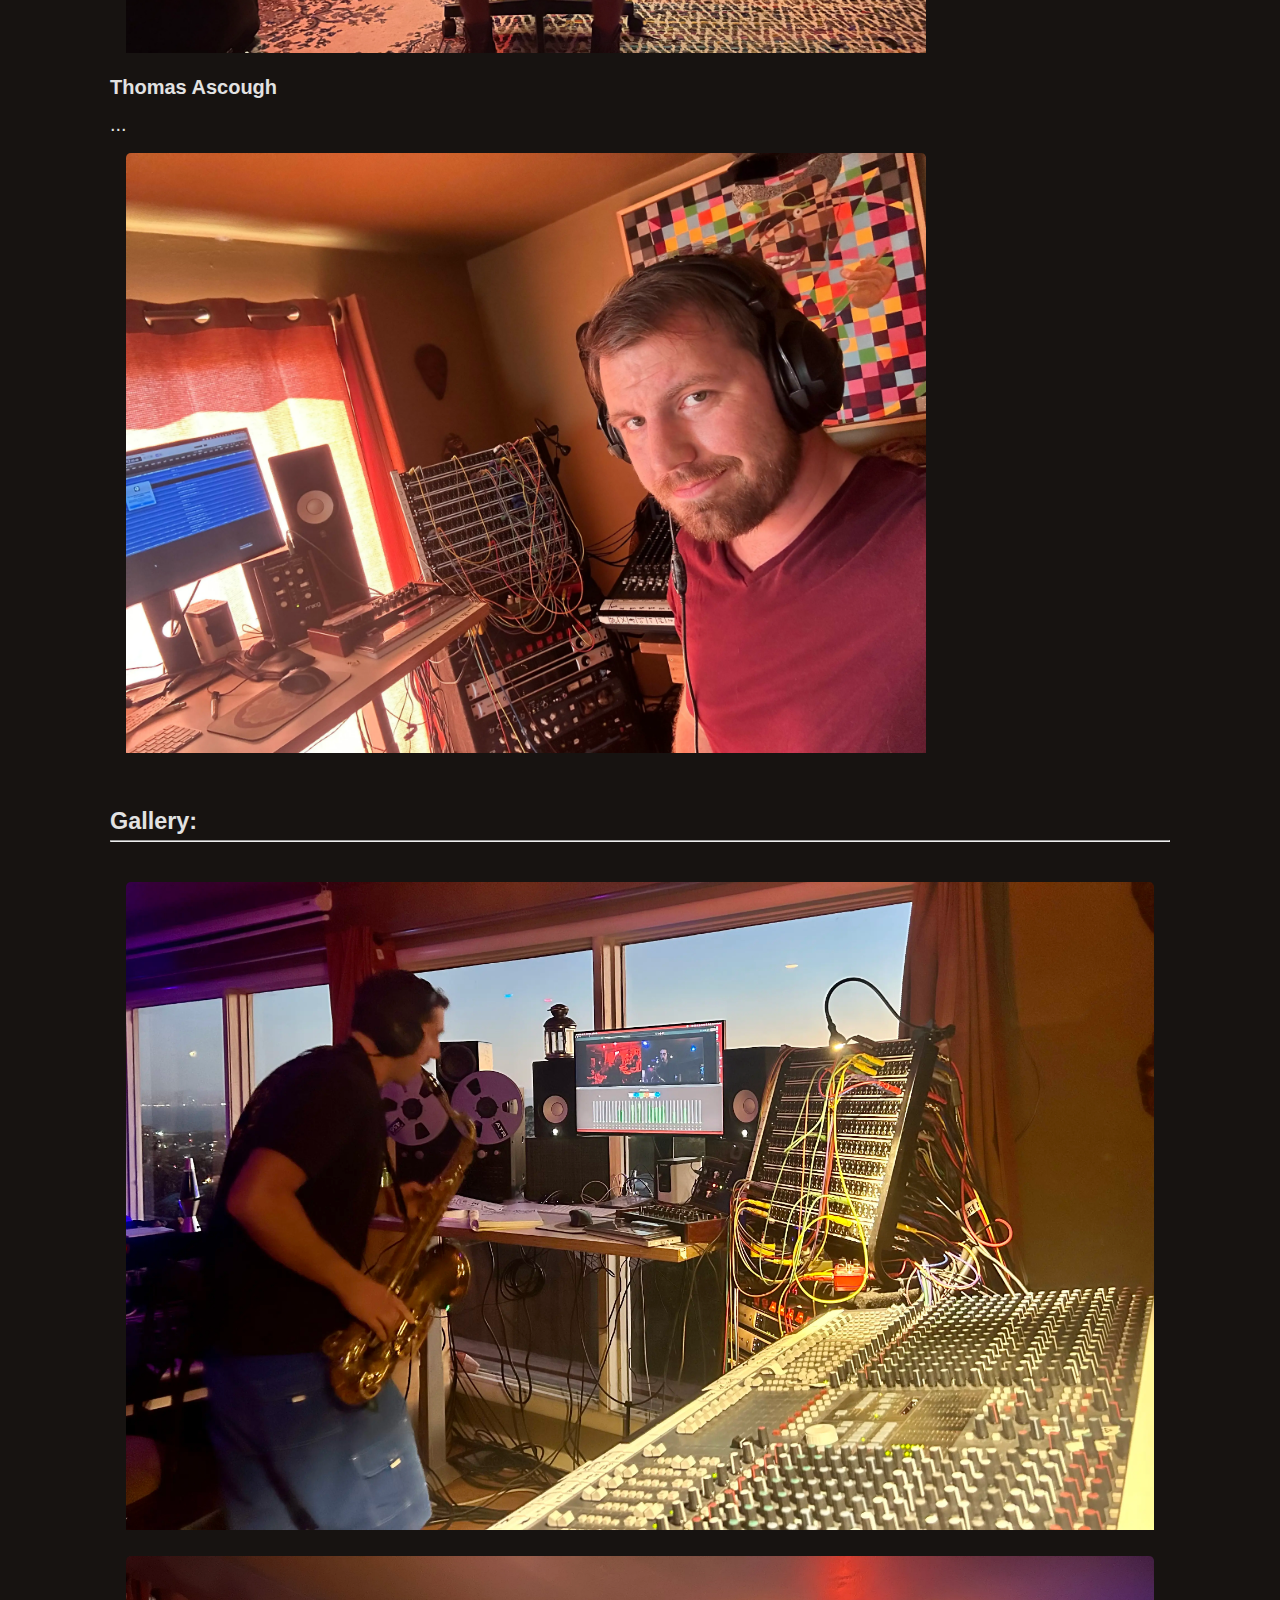
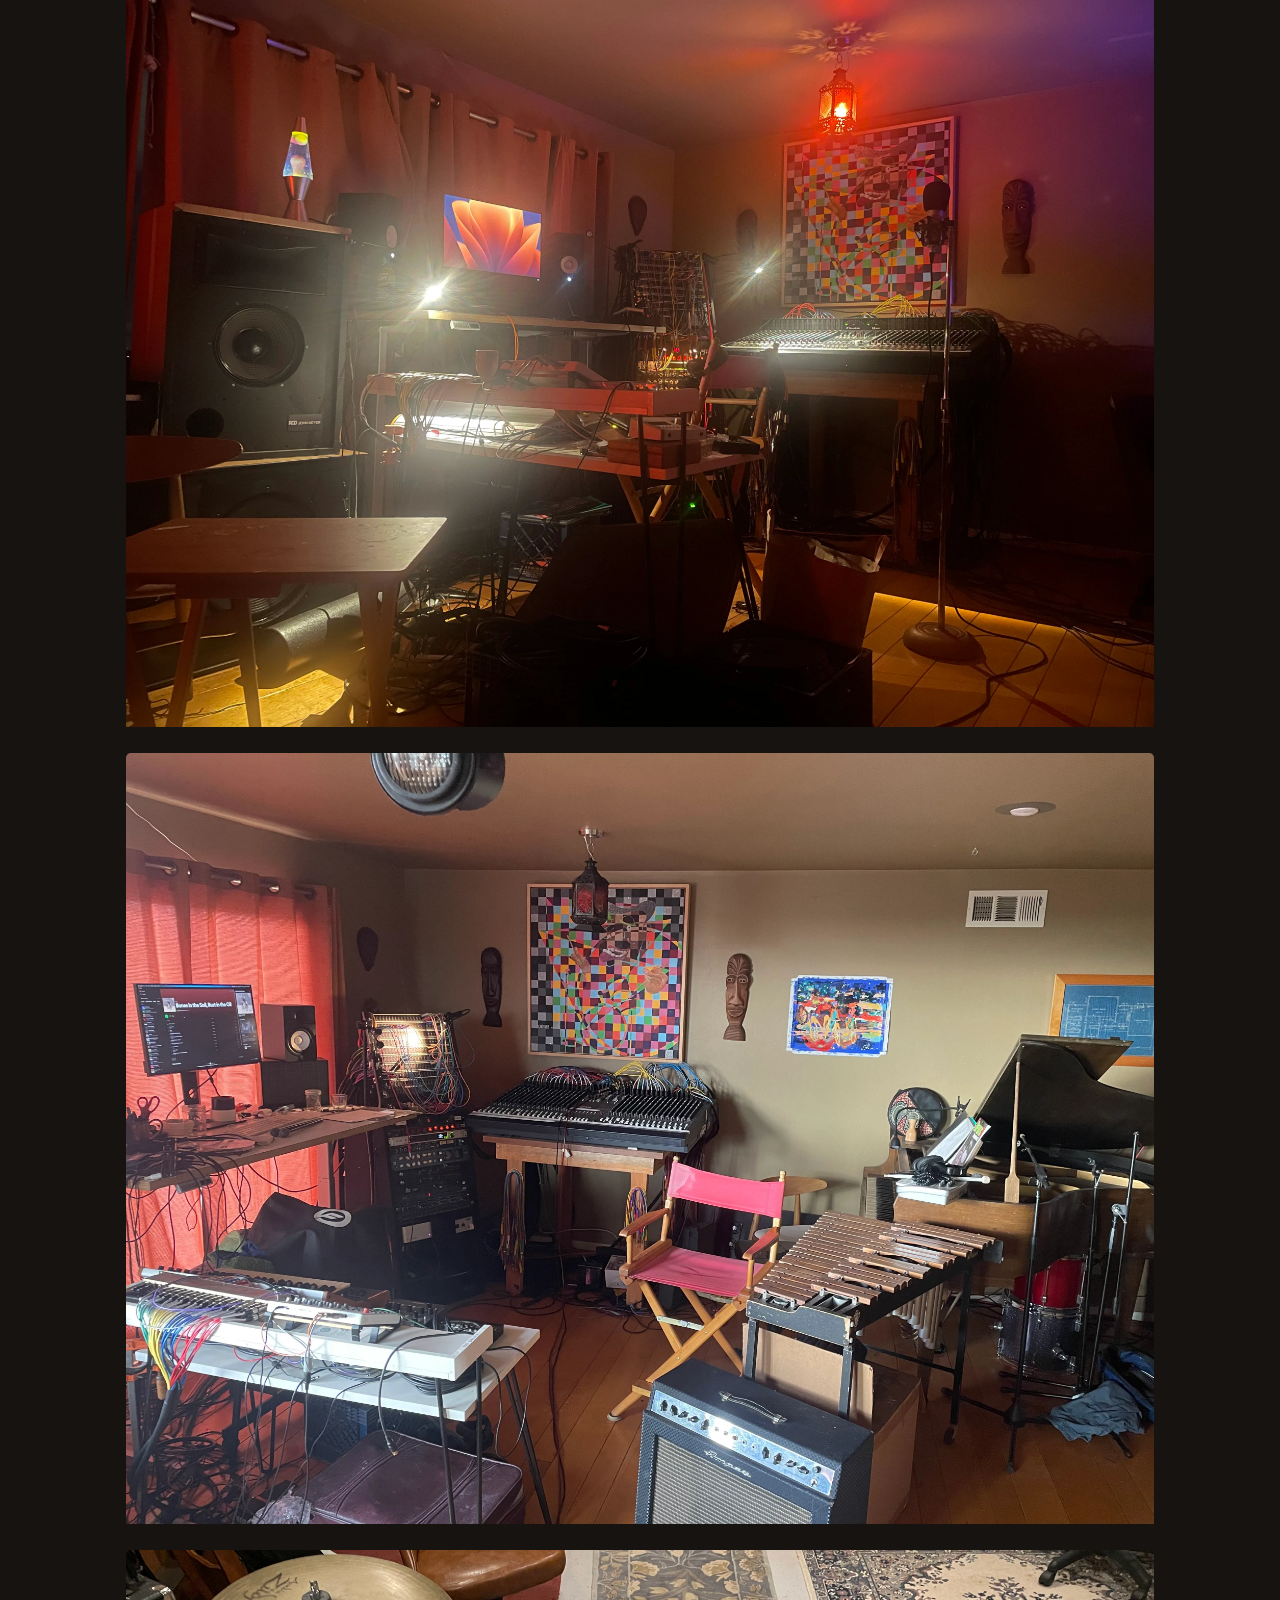
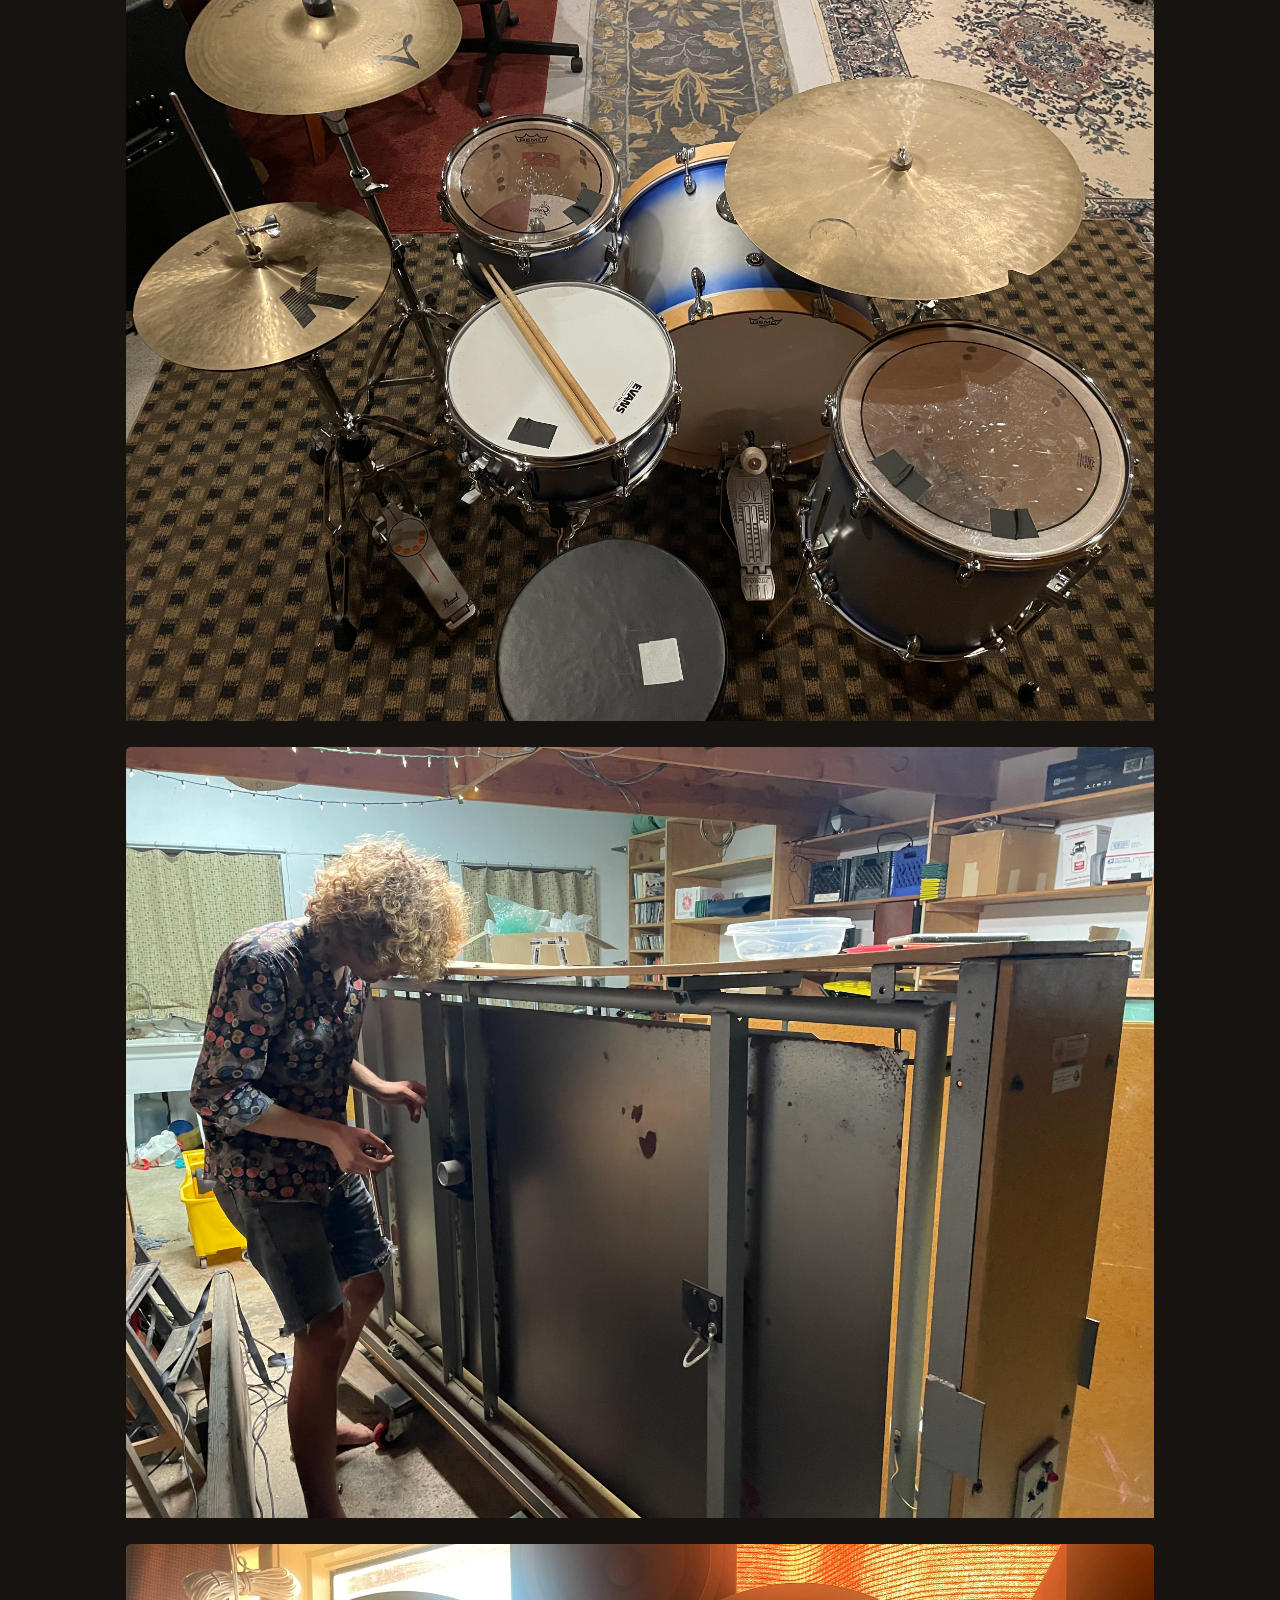
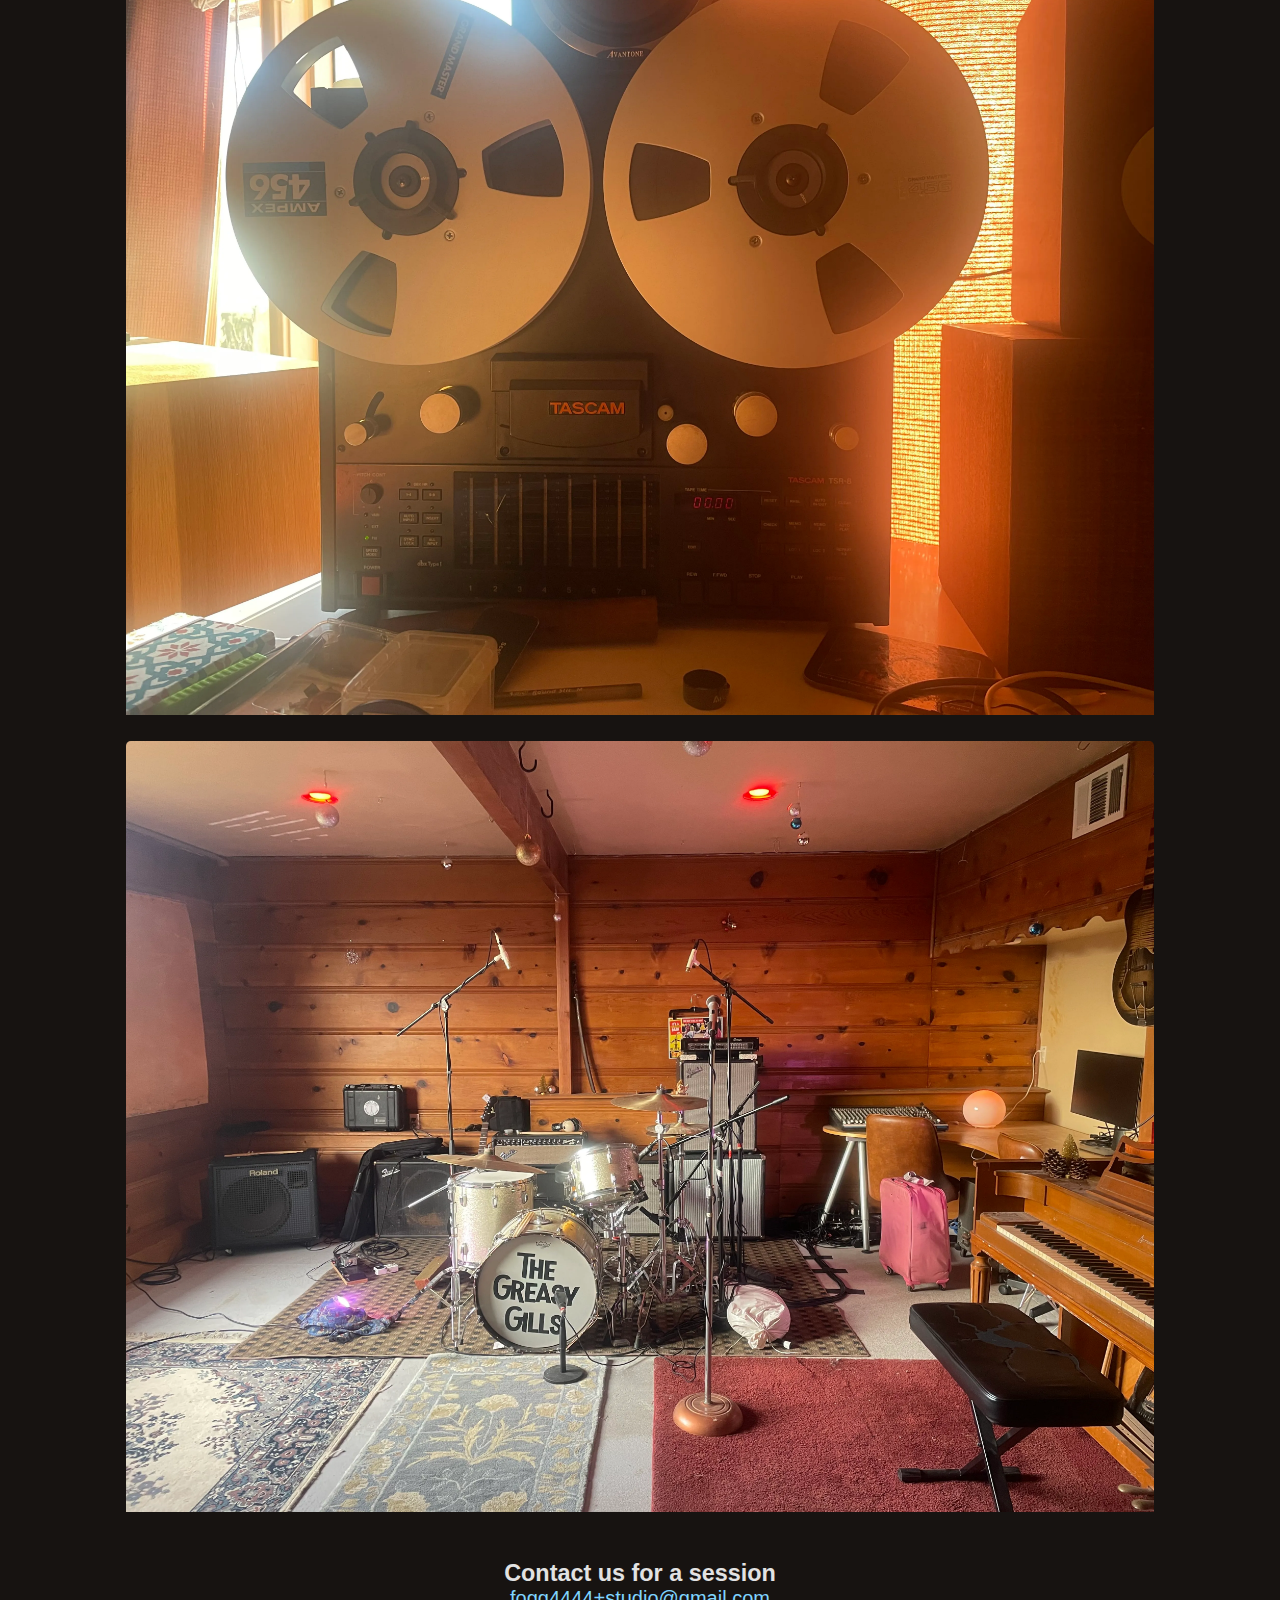
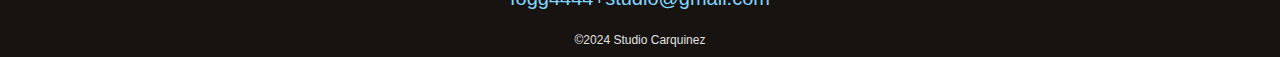
==== commit 5be7ad5a: "brian bio in place" ====
--- a/index.html
+++ b/index.html
@@ -34,10 +34,10 @@
         A friends and family residential studio in the hills of El Cerrito, CA
       </h2>
       <br />
-      <b>
+      <h3>
         If you’re on tour, visiting the Bay Area, or have a pressing need to
         record something special, please be in touch!
-      </b>
+      </h3>
       <br />
       <p>
         We love creating a warm and welcoming environment for artists and we
@@ -49,7 +49,7 @@
         Francisco Bay.
       </p>
       <br />
-      <b>Features:</b>
+      <h3>Features:</h3>
       <hr />
       <br />
       <ul class="custom-bullets">
@@ -69,12 +69,15 @@
       </ul>
 
       
-      <b>Our Team:</b>
+      <h3>Our Team:</h3>
       <hr />
       <br />
+
       <b>Brian Fogg</b>
-      <p>...</p>
+      <p>I've been collecting gear and building this studio for the past several years with the intention of providing a low cost, large format, (mostly) analog recording experience to members of the Bay Area music community.</p>
+      <p>I'm living here at the house with a lovely cast of housemates / engineers and I really enjoy hosting and recording artists. Especially excited to work with those who are recording new music.</p> 
       <img class="img-team" src="/images/plate_verb_brian.webp" alt="" />
+
       <b>Julian Ranieri</b>
       <p>
         An eccentric musician and songwriter with a passion for analog
@@ -86,13 +89,14 @@
         He lives and works at the studio and is dedicated to the love of recording arts.
       </p>
       <img class="img-team" src="/images/jules_studio.webp" alt="" />
+      
       <b>Thomas Ascough</b>
       <p>...</p>
       <img class="img-team" src="/images/tom_studio.webp" alt="" />
       
       
       <br />
-      <b>Gallery:</b>
+      <h3>Gallery:</h3>
       <hr />
       <br />
       <img src="/images/sax_tiny_trees_session.webp" alt="" />
@@ -105,7 +109,7 @@
     </div>
   </body>
   <footer>
-    <b>Contact us for a session</b>
+    <h3>Contact us for a session</h3>
     <a href="mailto:fogg4444+studio@gmail.com">fogg4444+studio@gmail.com</a>
     <br />
     <small>©2024 Studio Carquinez</small>
--- a/style.css
+++ b/style.css
@@ -35,6 +35,11 @@
   border-radius: .3rem;
 }
 
+p {
+  margin-top: .3rem;
+  margin-bottom: .3rem;
+}
+
 small {
   font-size: 12px;
 }
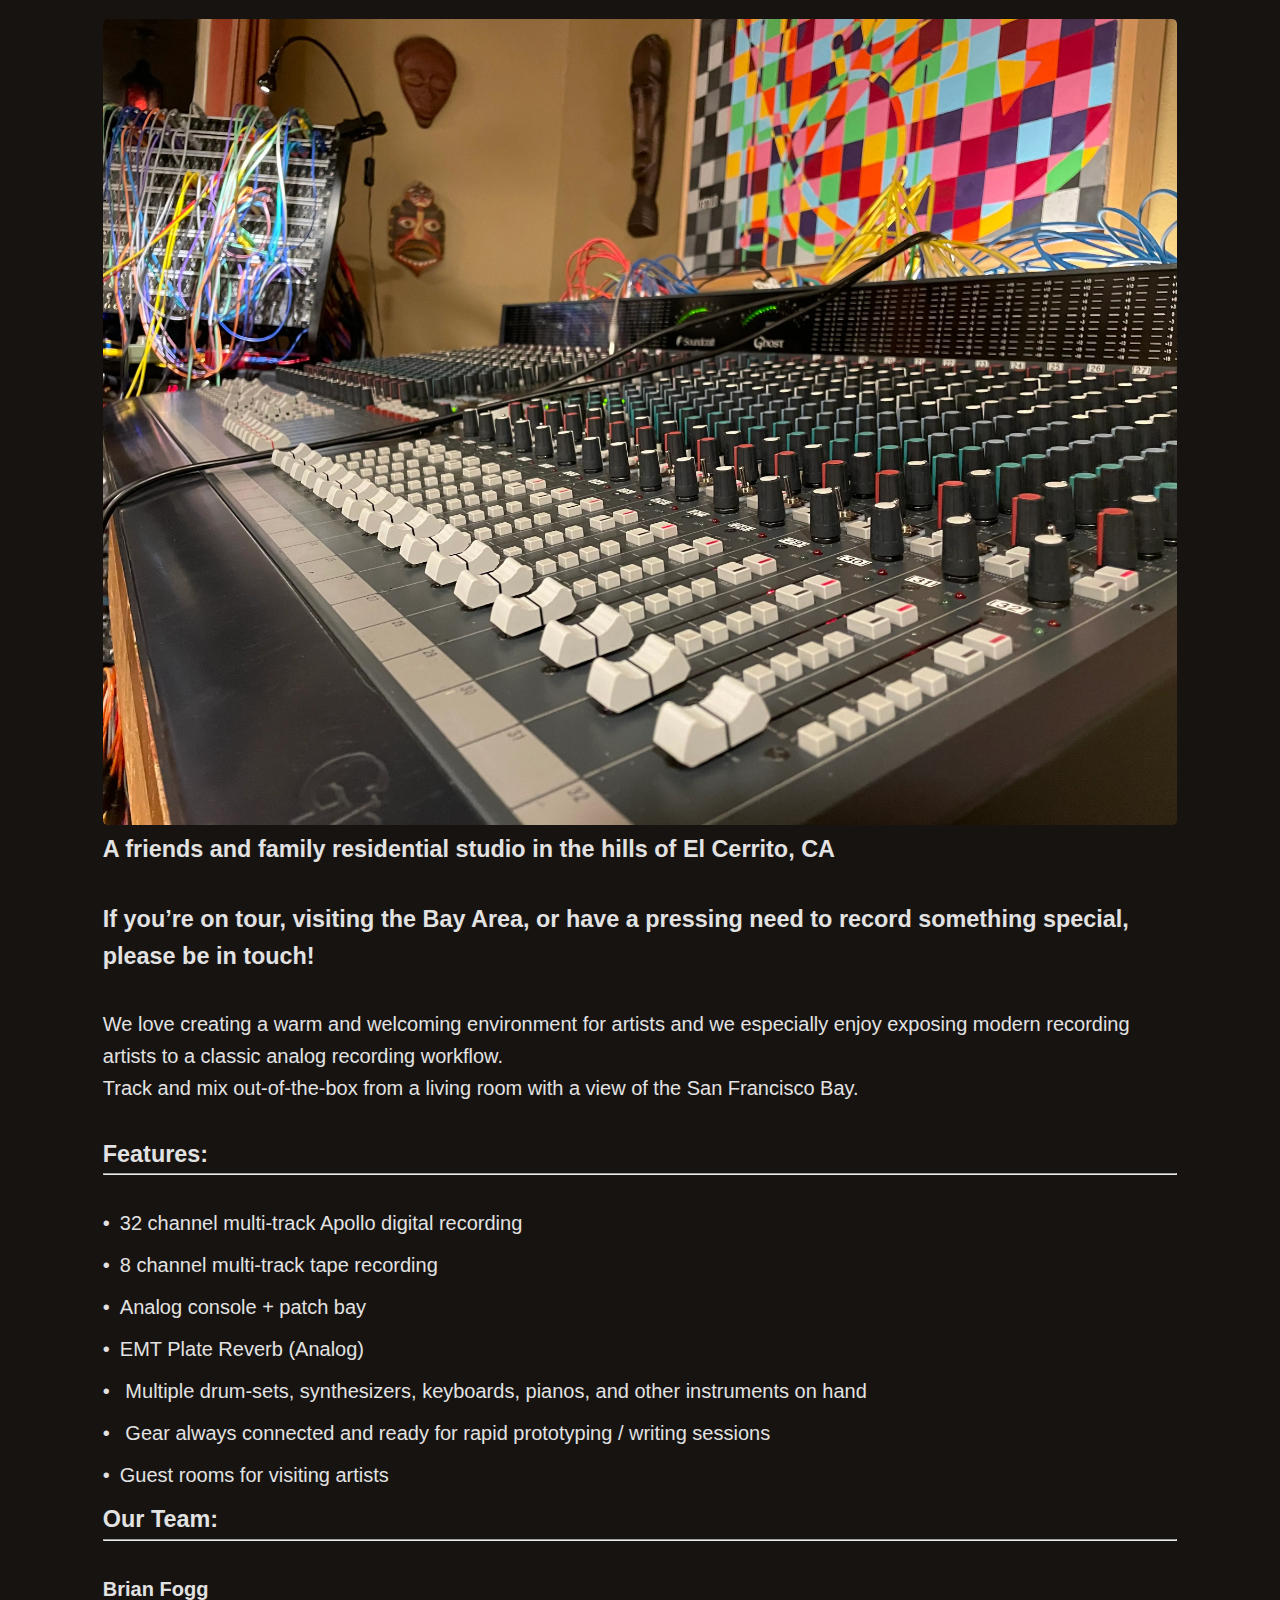
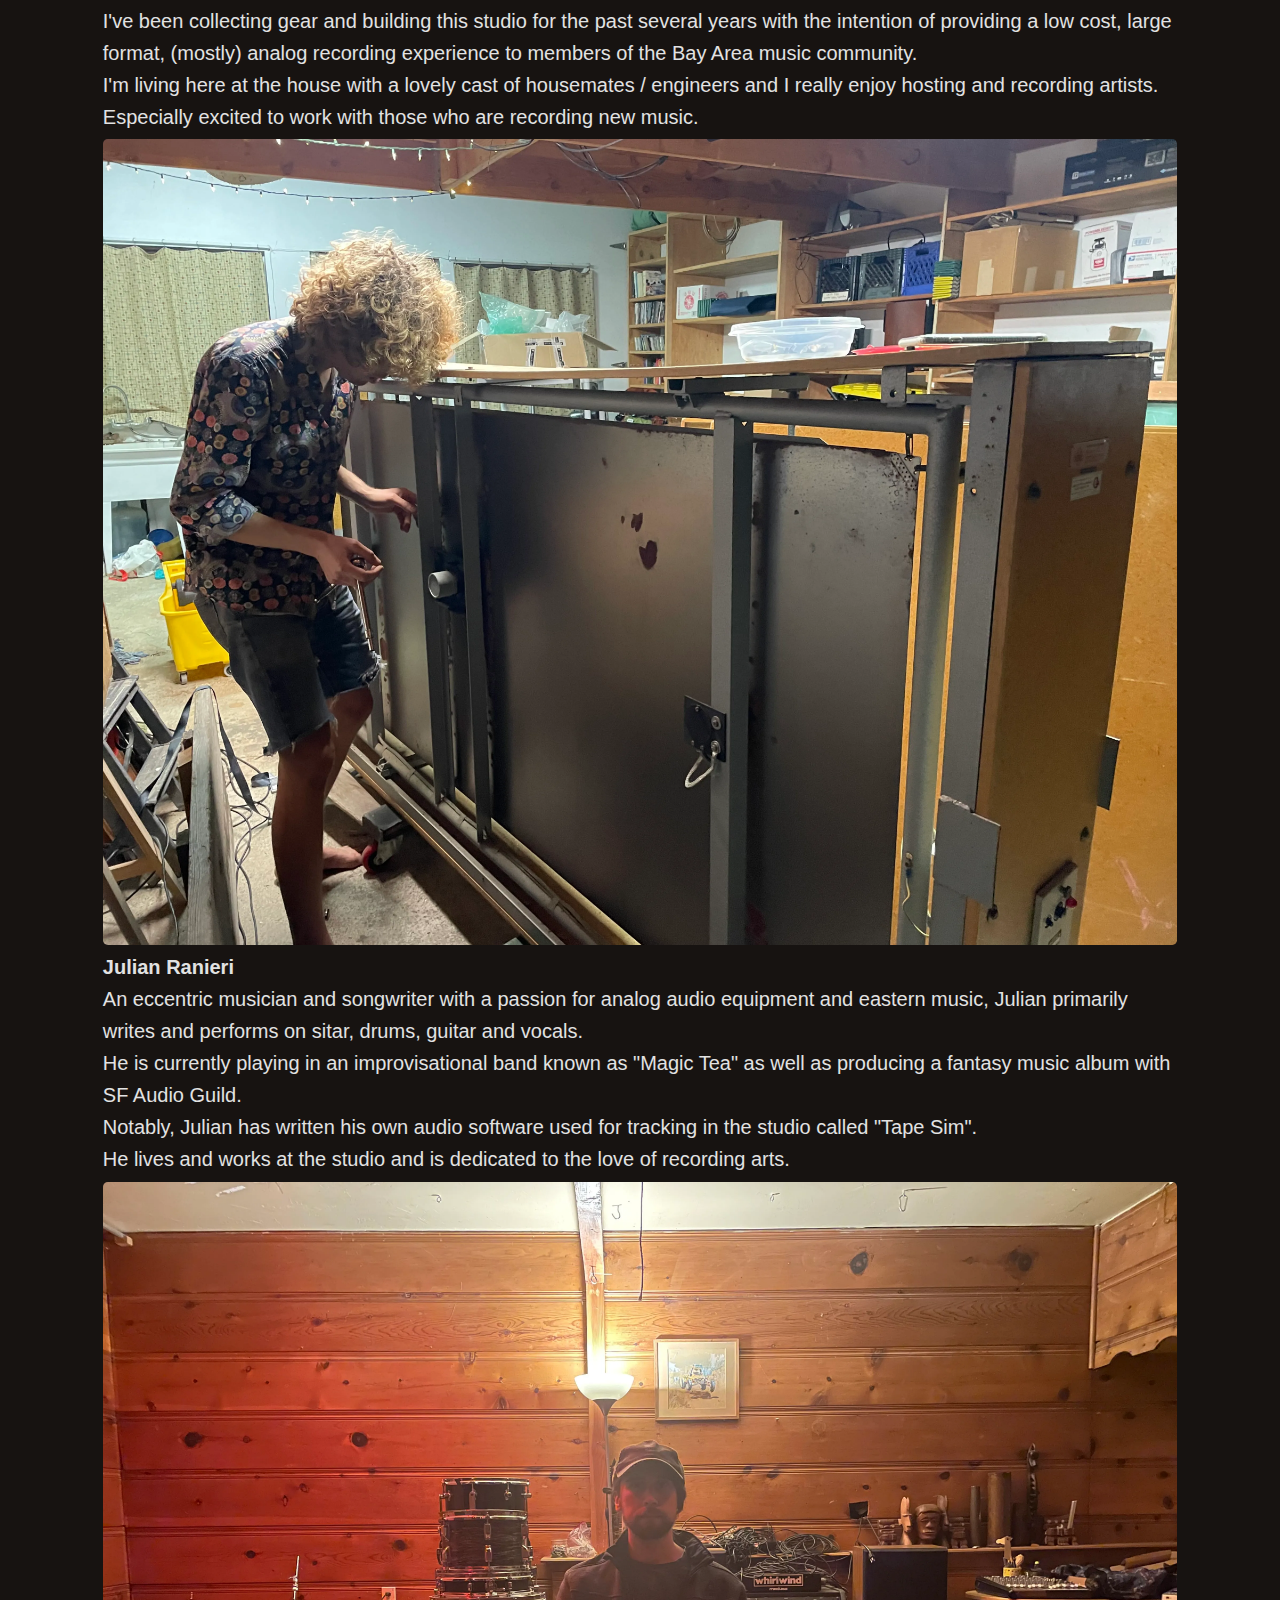
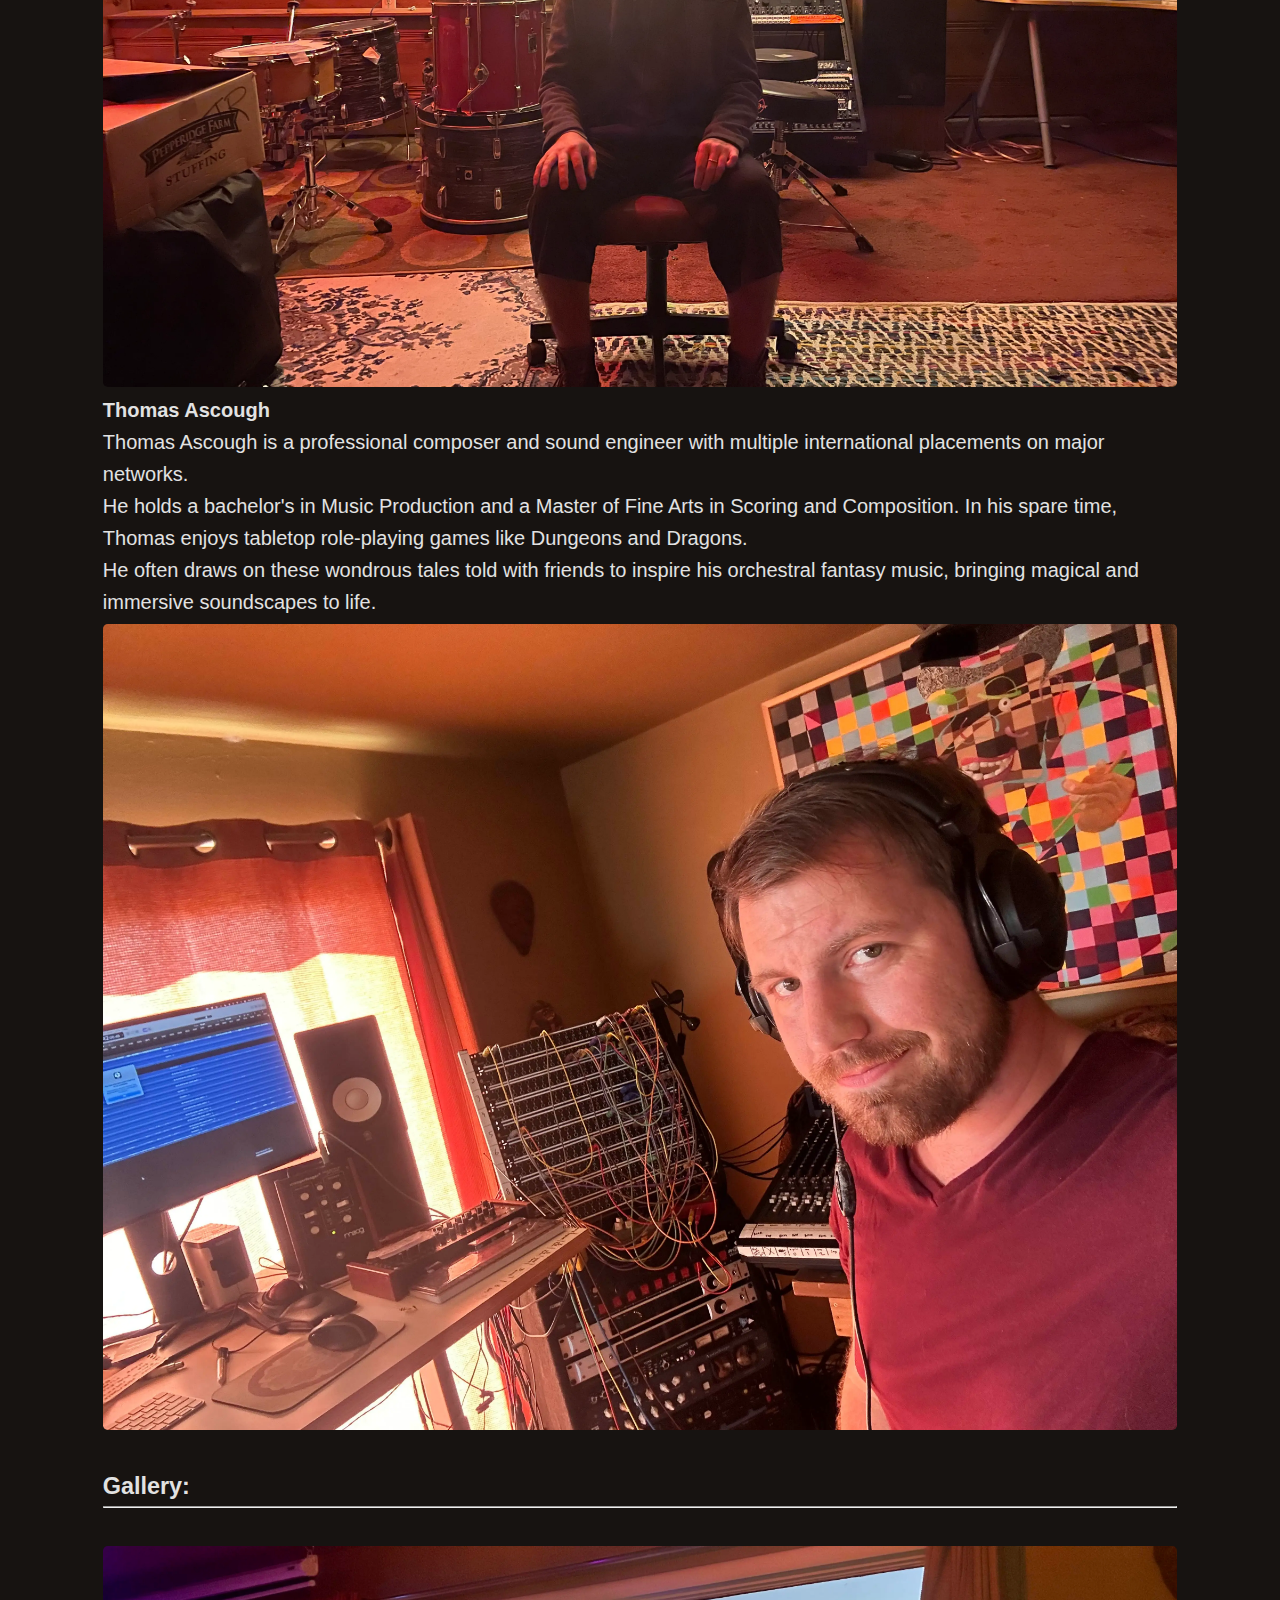
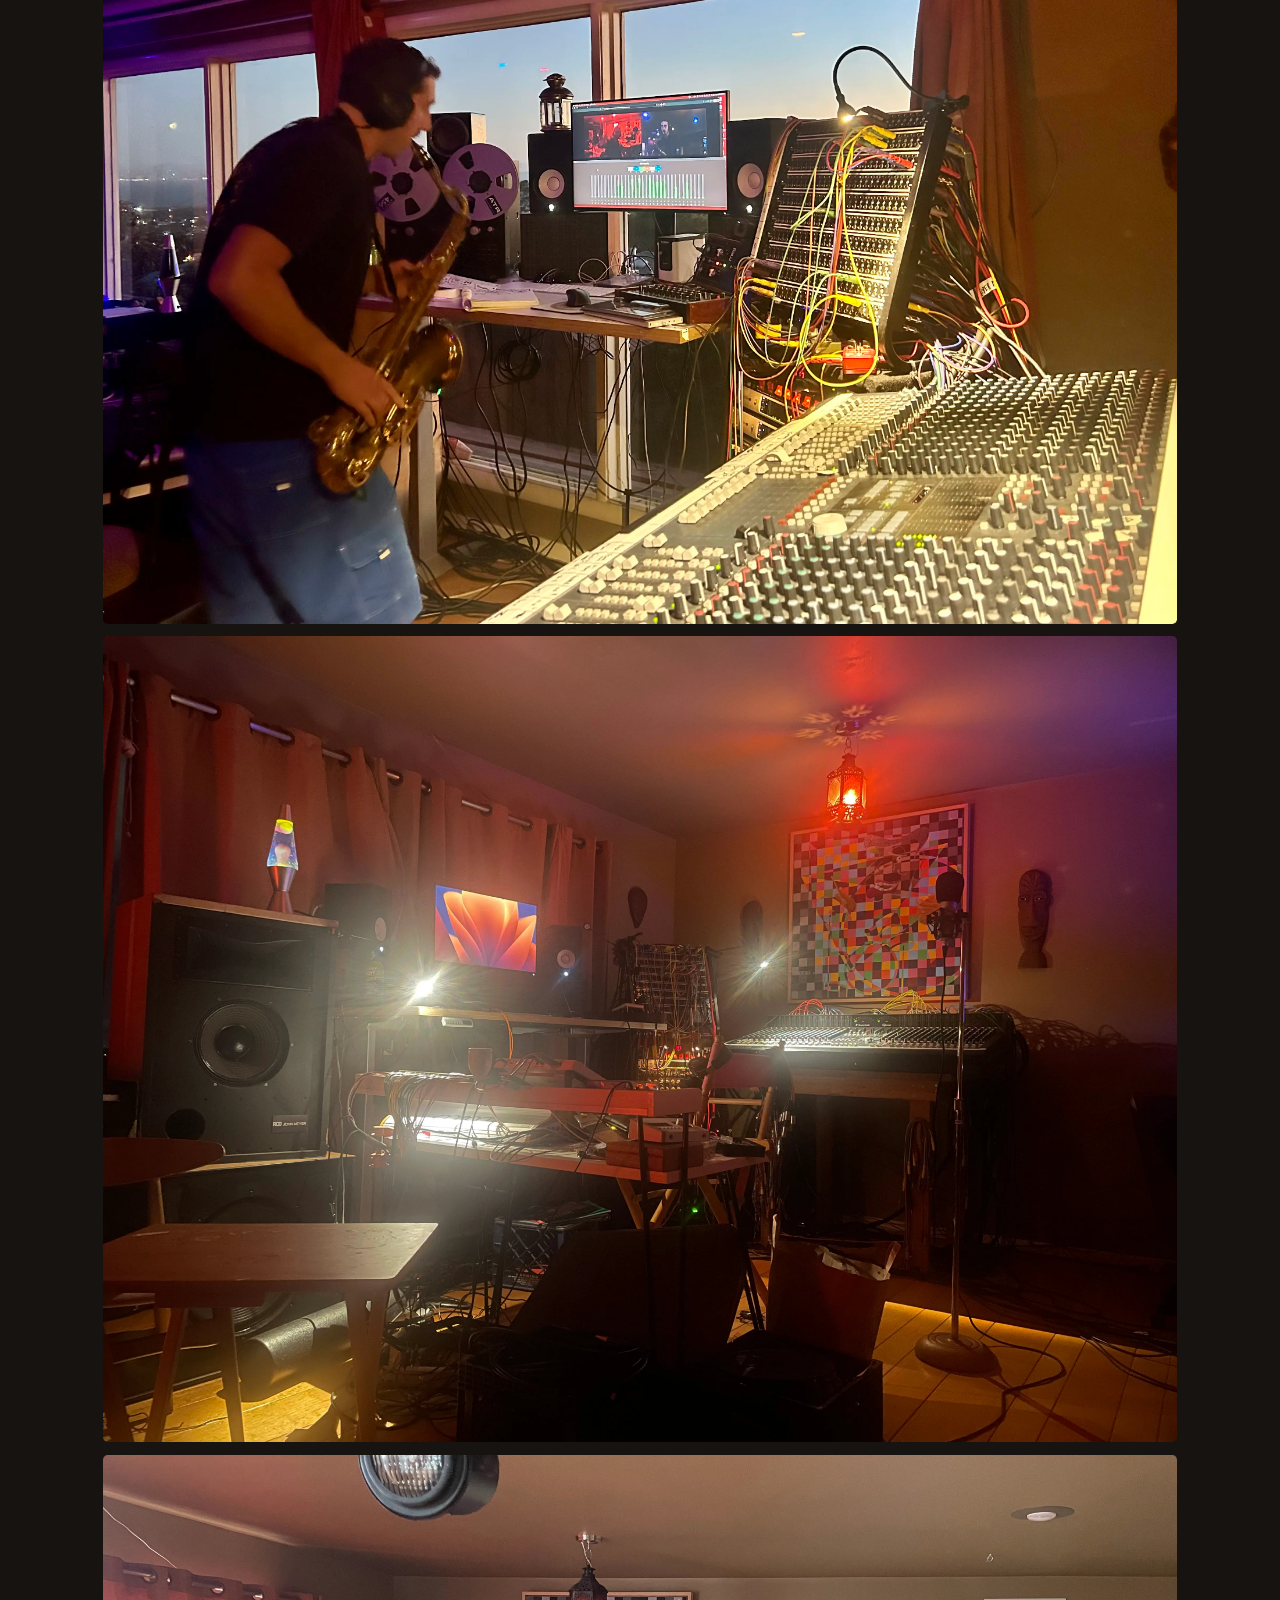
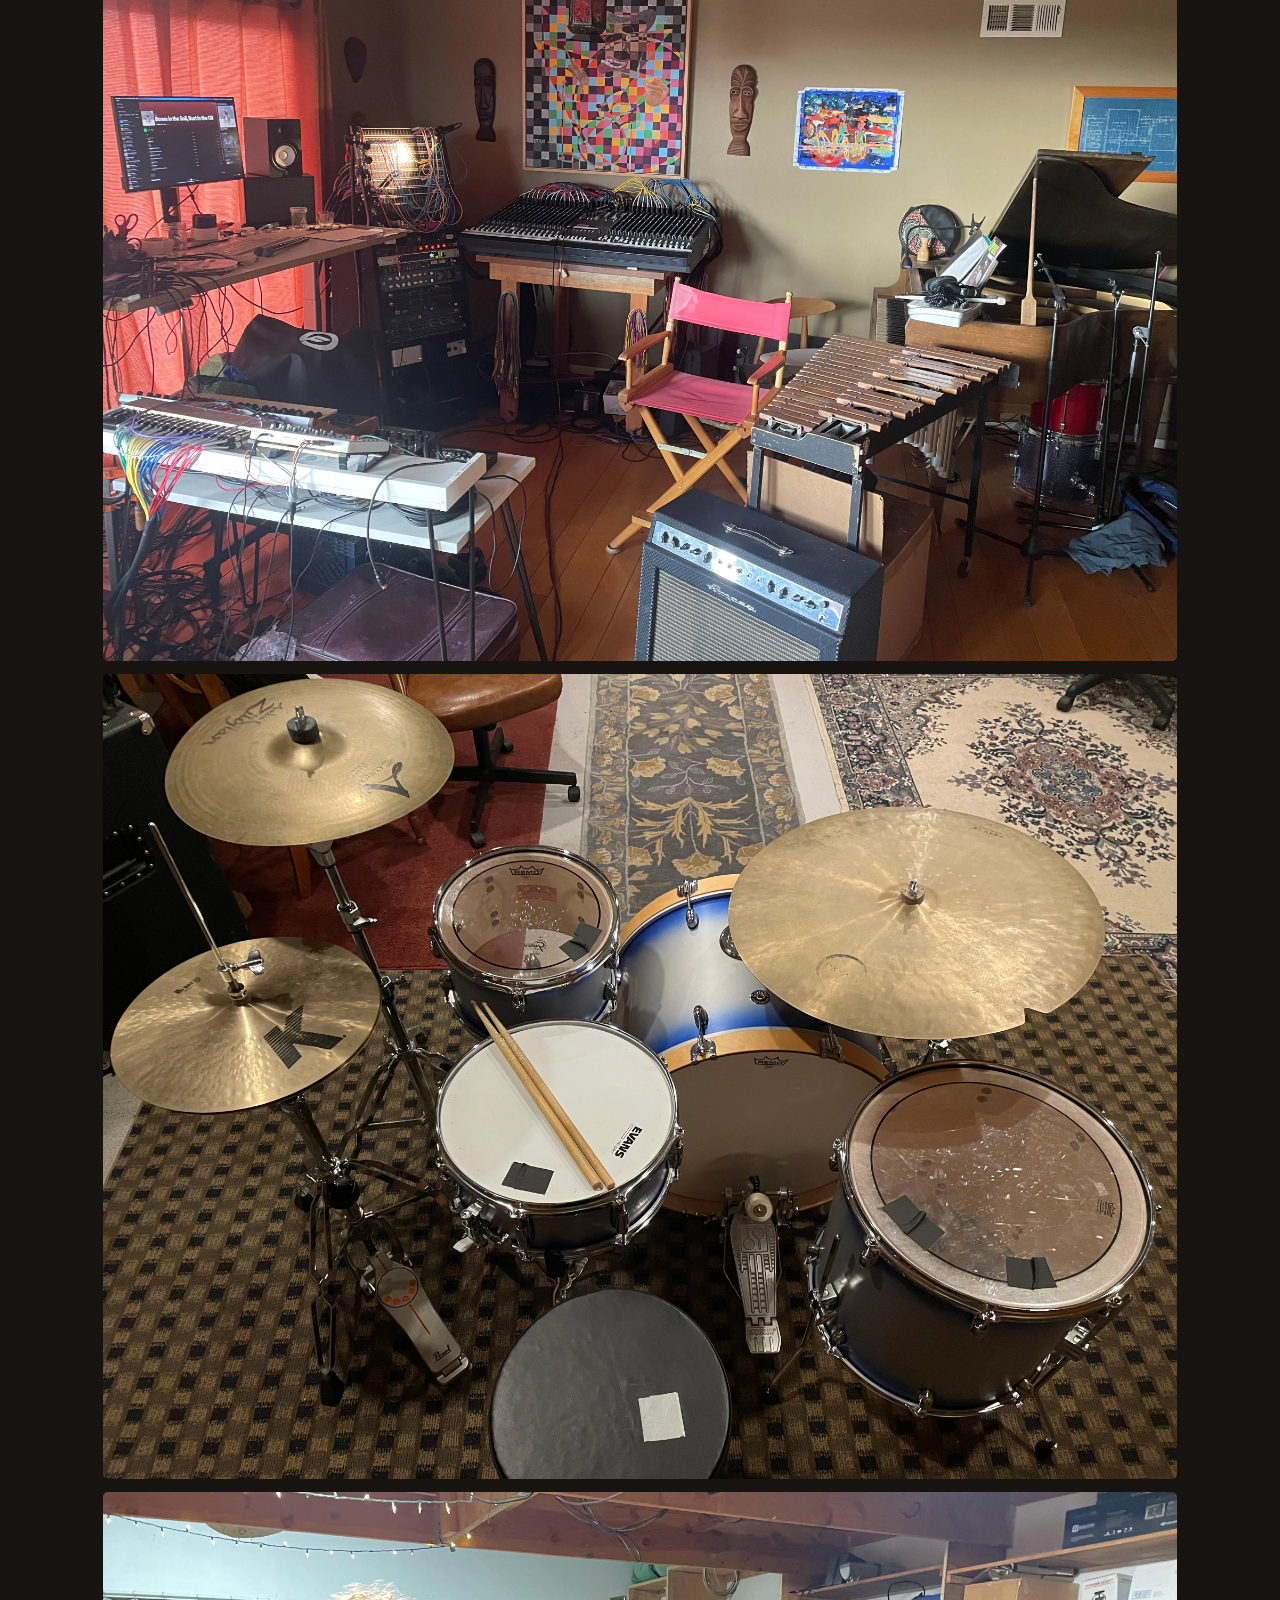
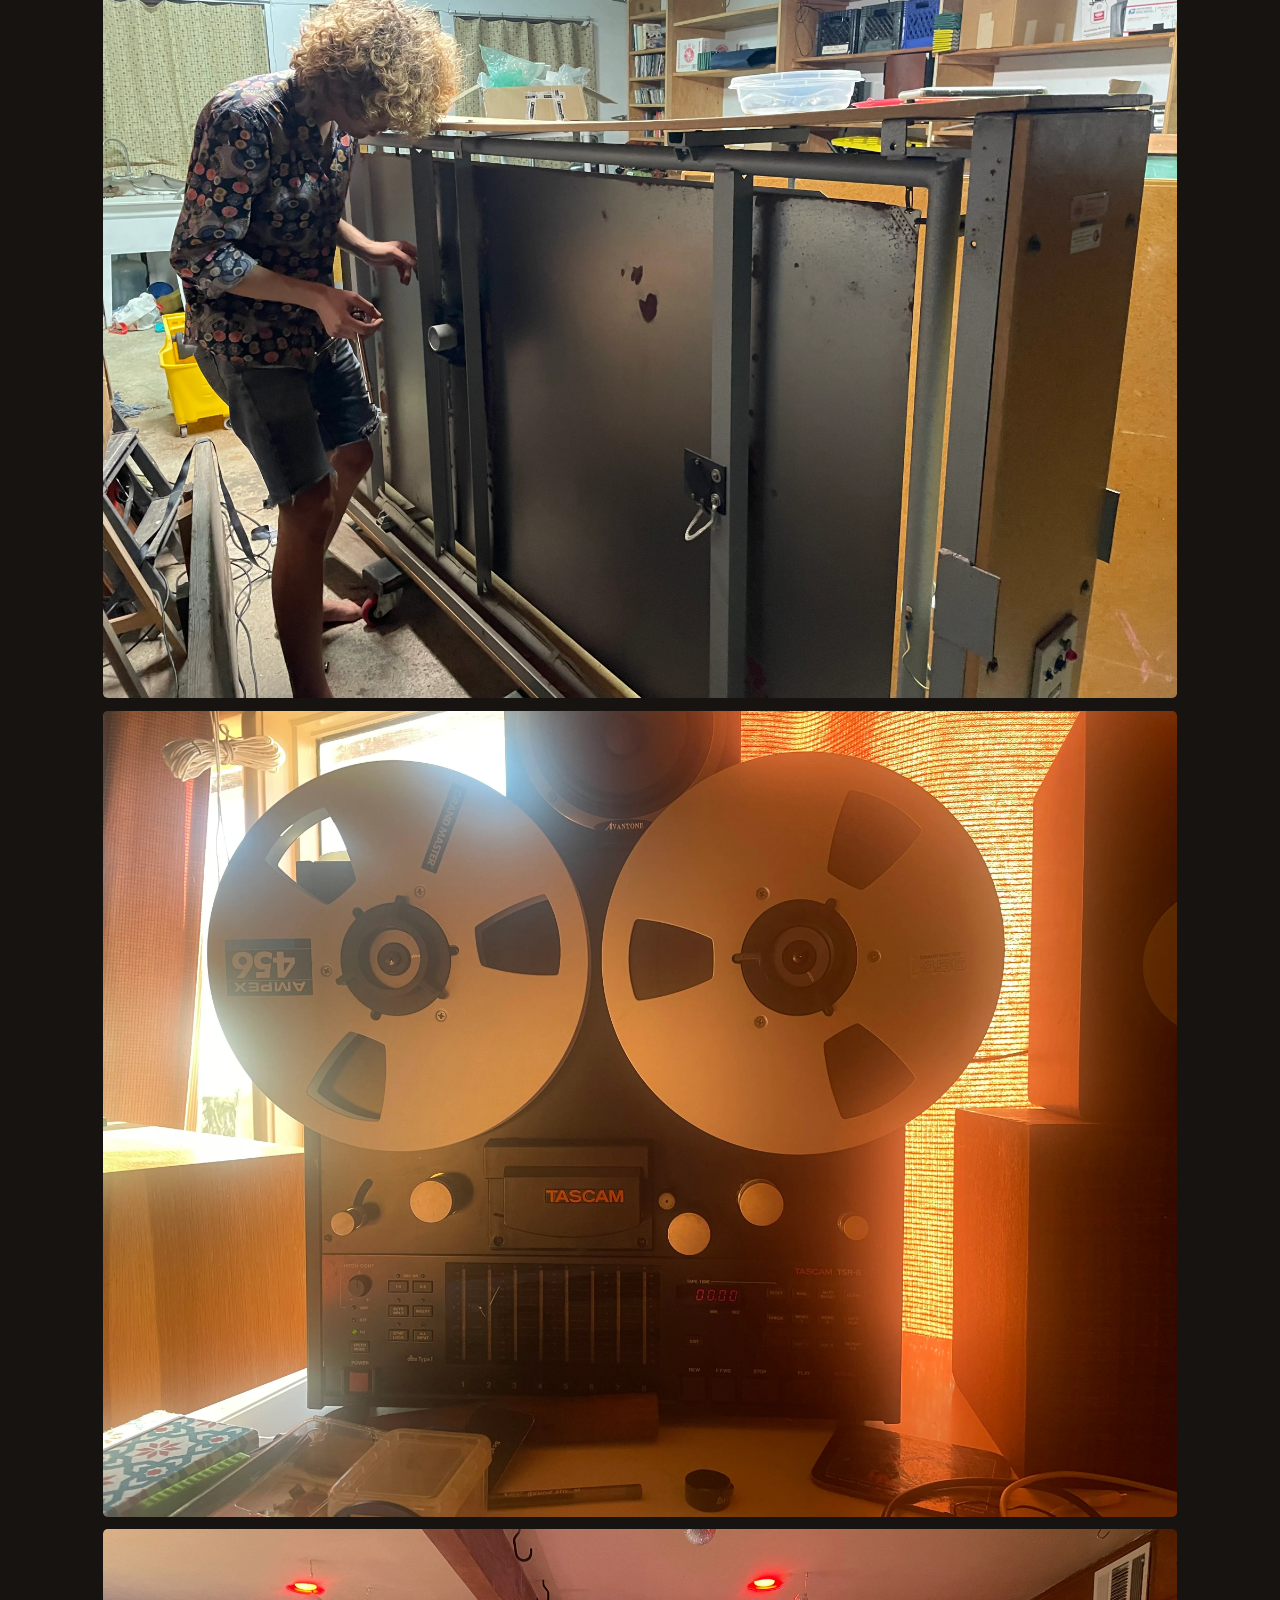
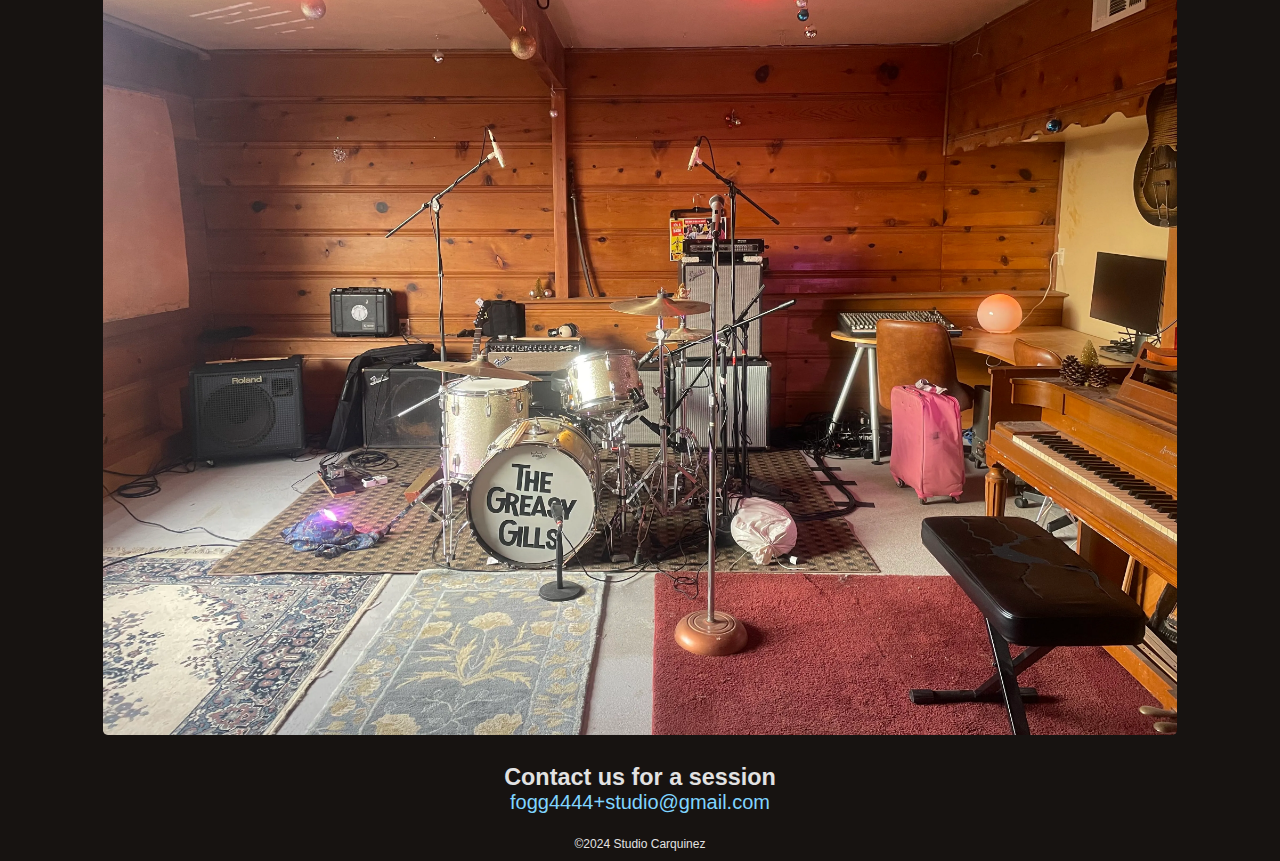
==== commit 72479e27: "toms bio" ====
--- a/index.html
+++ b/index.html
@@ -91,10 +91,10 @@
       <img class="img-team" src="/images/jules_studio.webp" alt="" />
       
       <b>Thomas Ascough</b>
-      <p>...</p>
+      <p>Thomas Ascough is a professional composer and sound engineer with multiple international placements on major networks.</p>
+      <p>He holds a bachelor's in Music Production and a Master of Fine Arts in Scoring and Composition. In his spare time, Thomas enjoys tabletop role-playing games like Dungeons and Dragons.</p>
+      <p>He often draws on these wondrous tales told with friends to inspire his orchestral fantasy music, bringing magical and immersive soundscapes to life.</p>
       <img class="img-team" src="/images/tom_studio.webp" alt="" />
-      
-      
       <br />
       <h3>Gallery:</h3>
       <hr />
--- a/style.css
+++ b/style.css
@@ -27,17 +27,7 @@
 }
 
 img {
-  /* border: 1px solid red; */
-  margin-left: 1rem;
-  margin-right: 1rem;
-  margin-top: .5rem;
-  margin-bottom: .5rem;
   border-radius: .3rem;
-}
-
-p {
-  margin-top: .3rem;
-  margin-bottom: .3rem;
 }
 
 small {
@@ -52,22 +42,6 @@
 
 li {
   margin-bottom: 10px;
-}
-
-.container {
-  padding: 20px;
-  line-height: 1.6;
-  display: flex;
-  flex-direction: column;
-  justify-content: center;
-}
-
-.container img {
-  padding-bottom: 10px;
-}
-
-.img-team {
-  max-width: 800px;
 }
 
 .custom-bullets {
@@ -204,11 +178,18 @@
 }
 
 .container {
-  padding: 20px;
+  padding: .8rem;
   line-height: 1.6;
   display: flex;
   flex-direction: column;
   justify-content: center;
+  width: 100%;
   max-width: 1100px;
   margin: 0 auto;
+  /* border: 1px solid red; */
+}
+
+.container img {
+  margin-top: .4rem;
+  margin-bottom: .4rem;
 }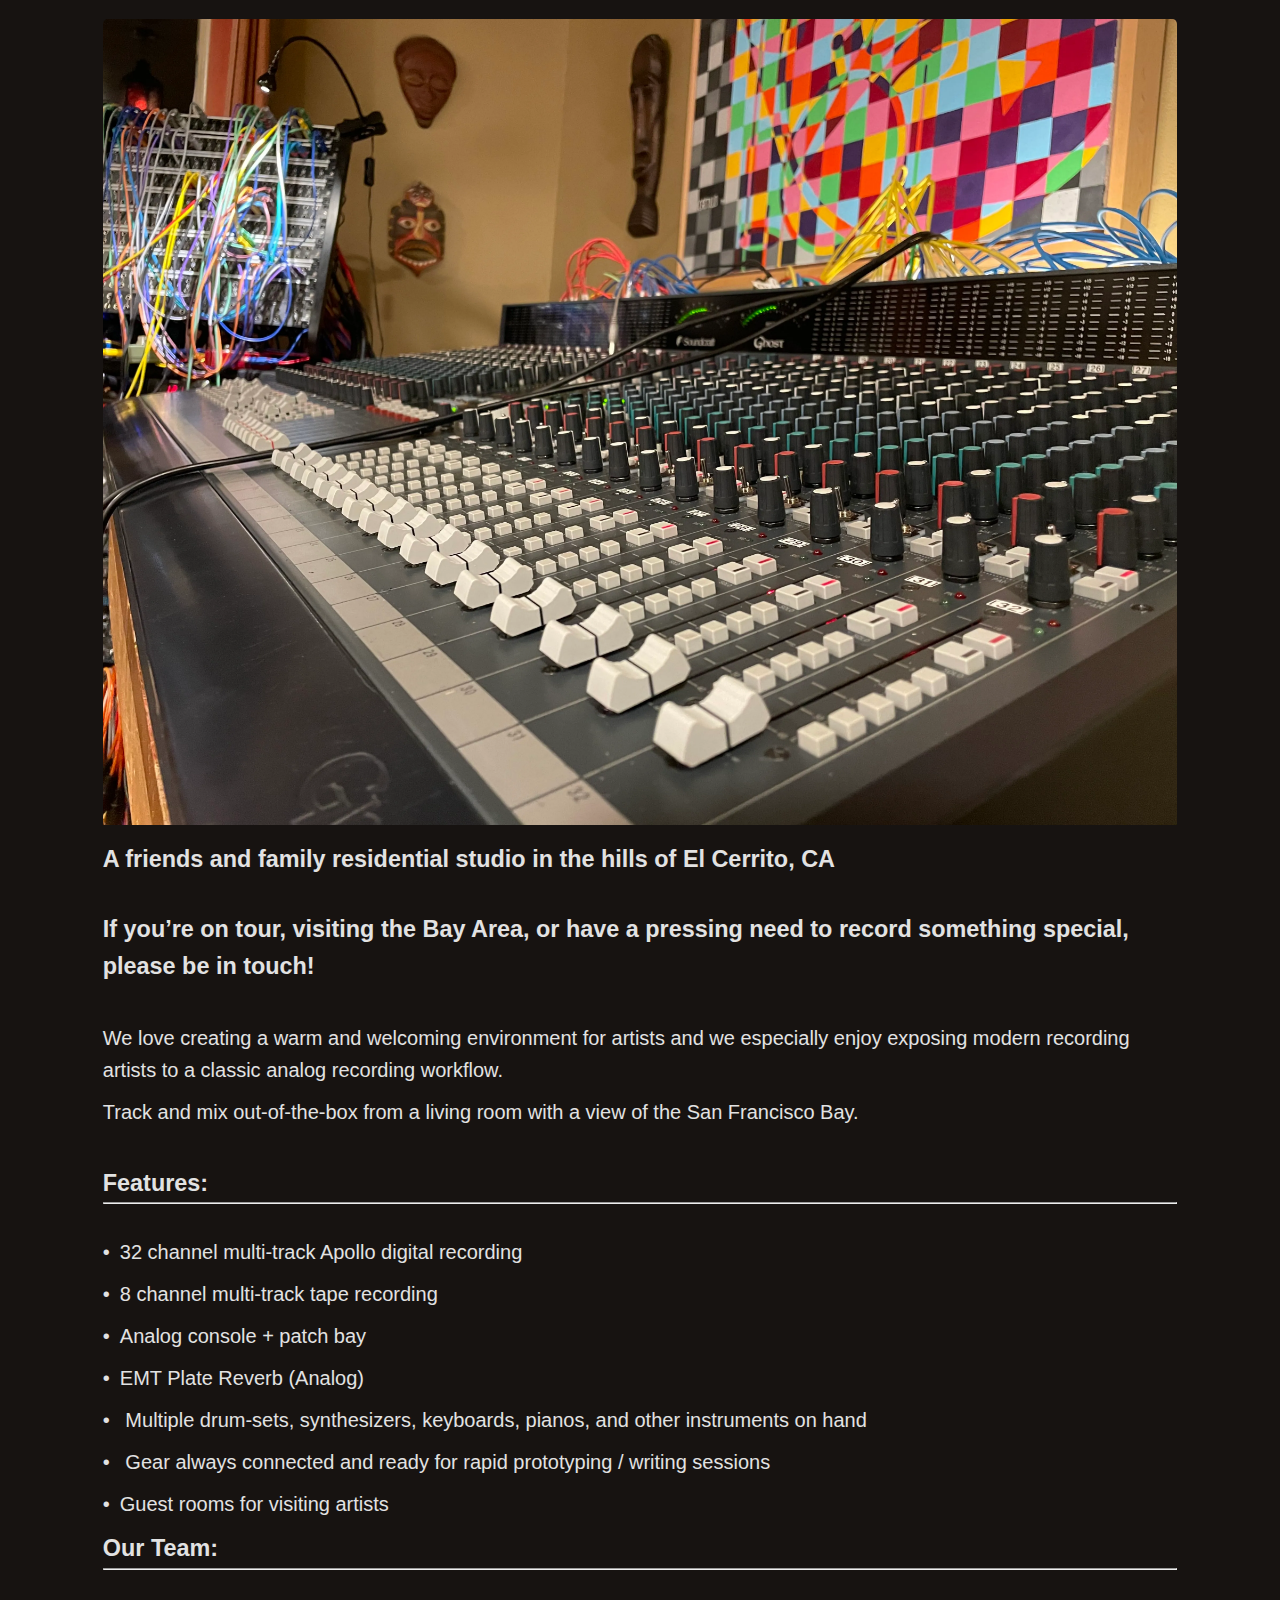
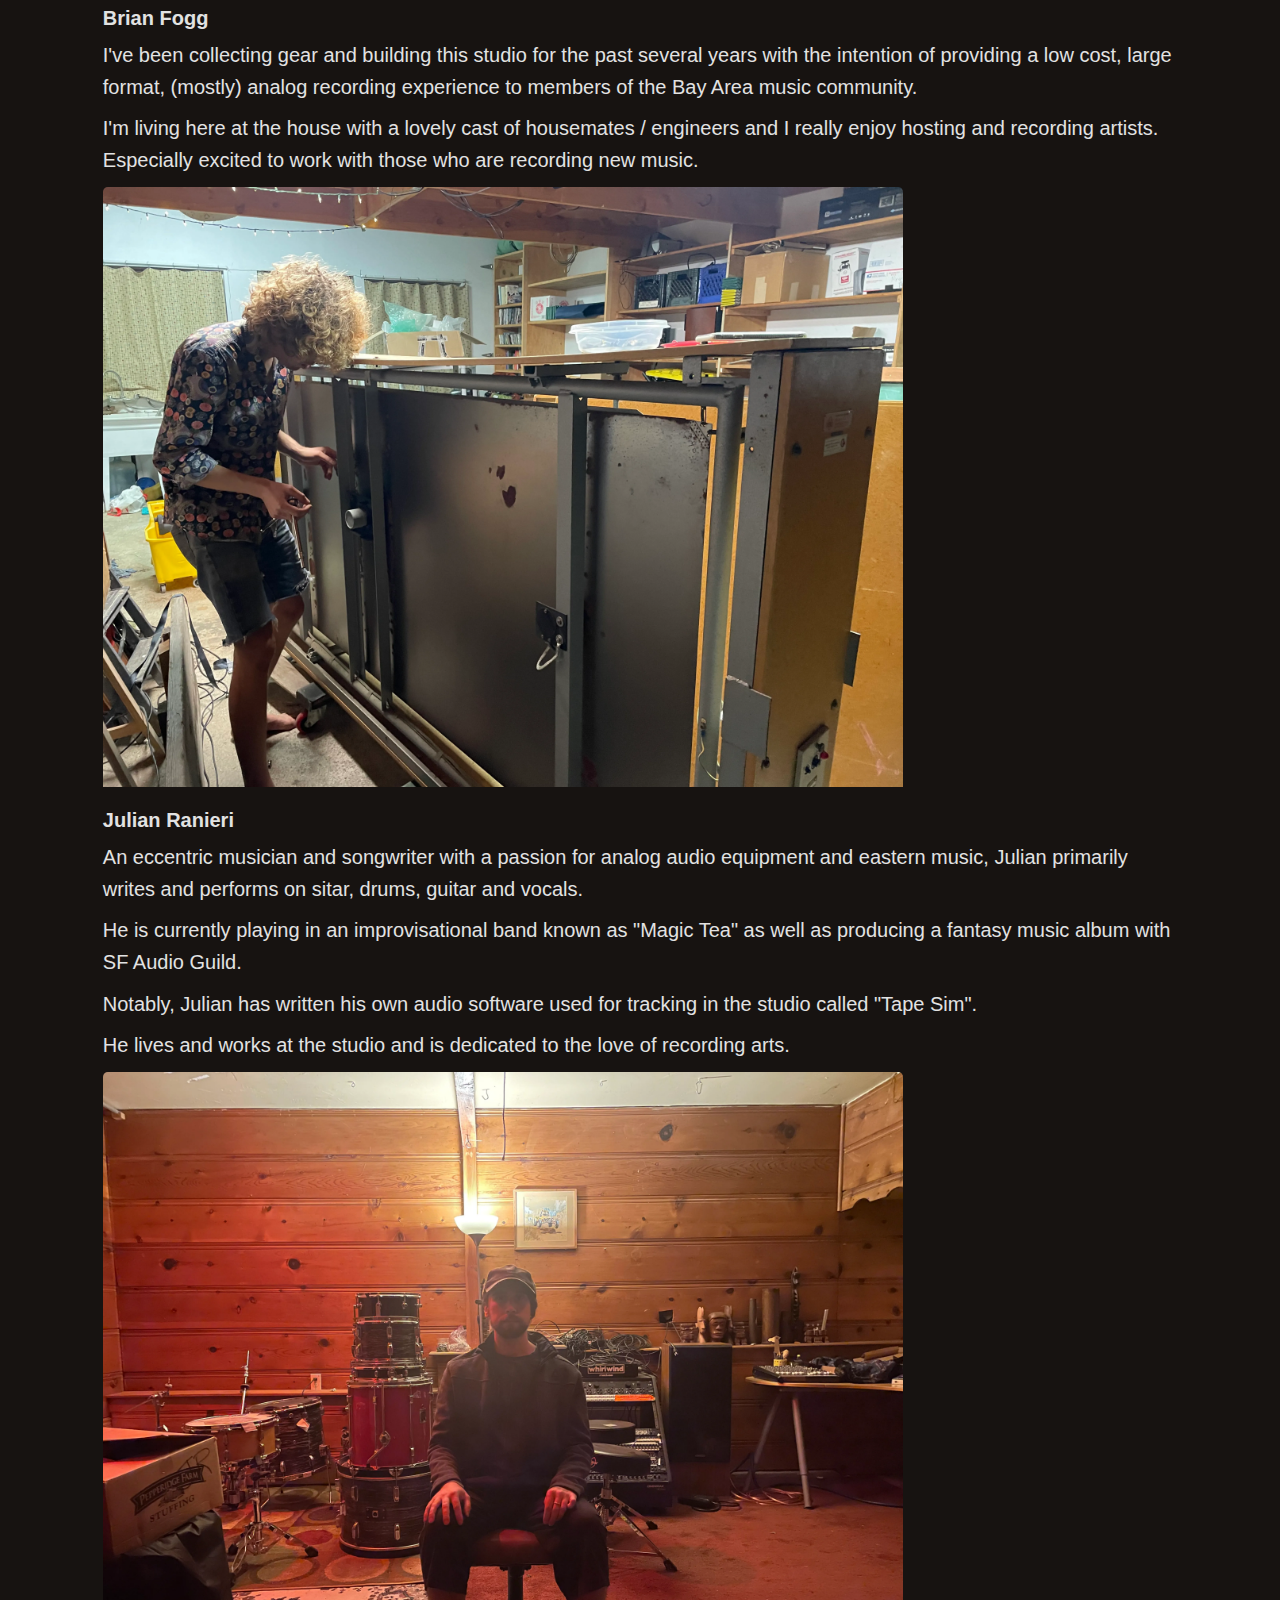
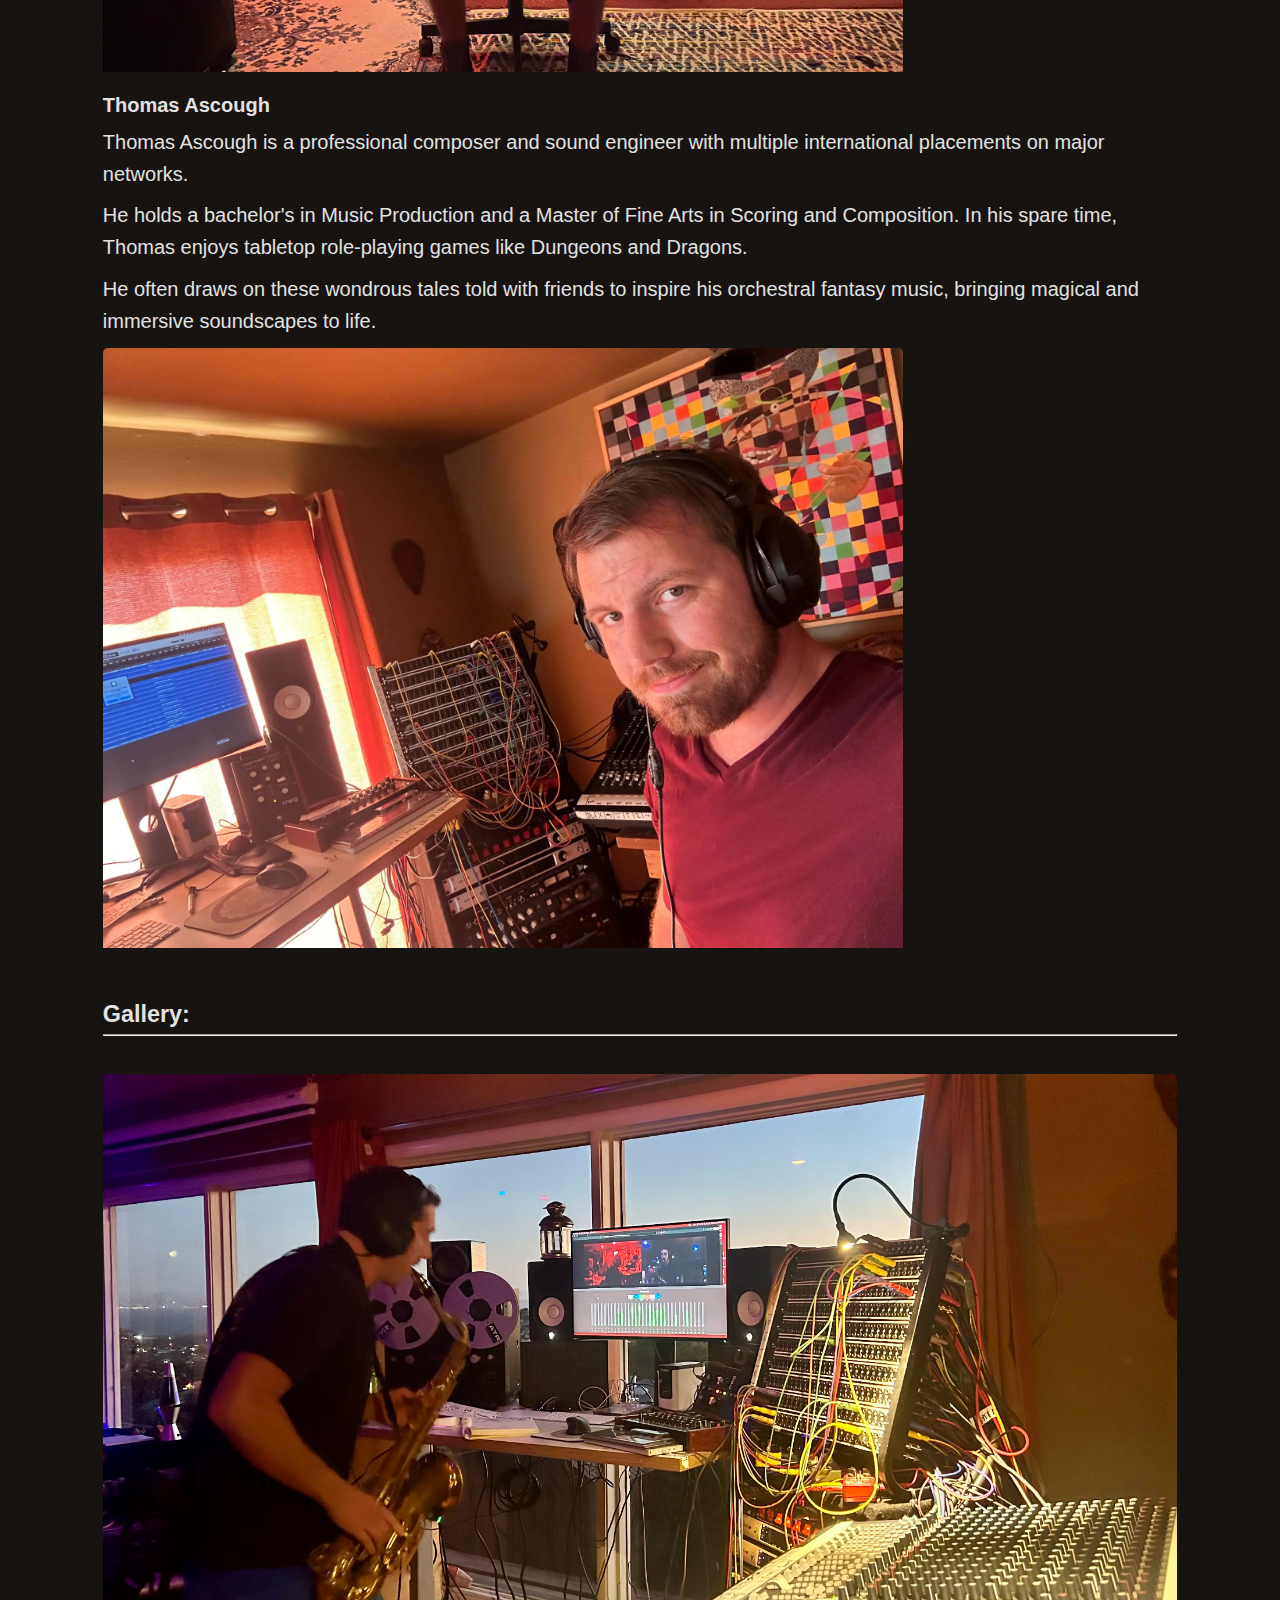
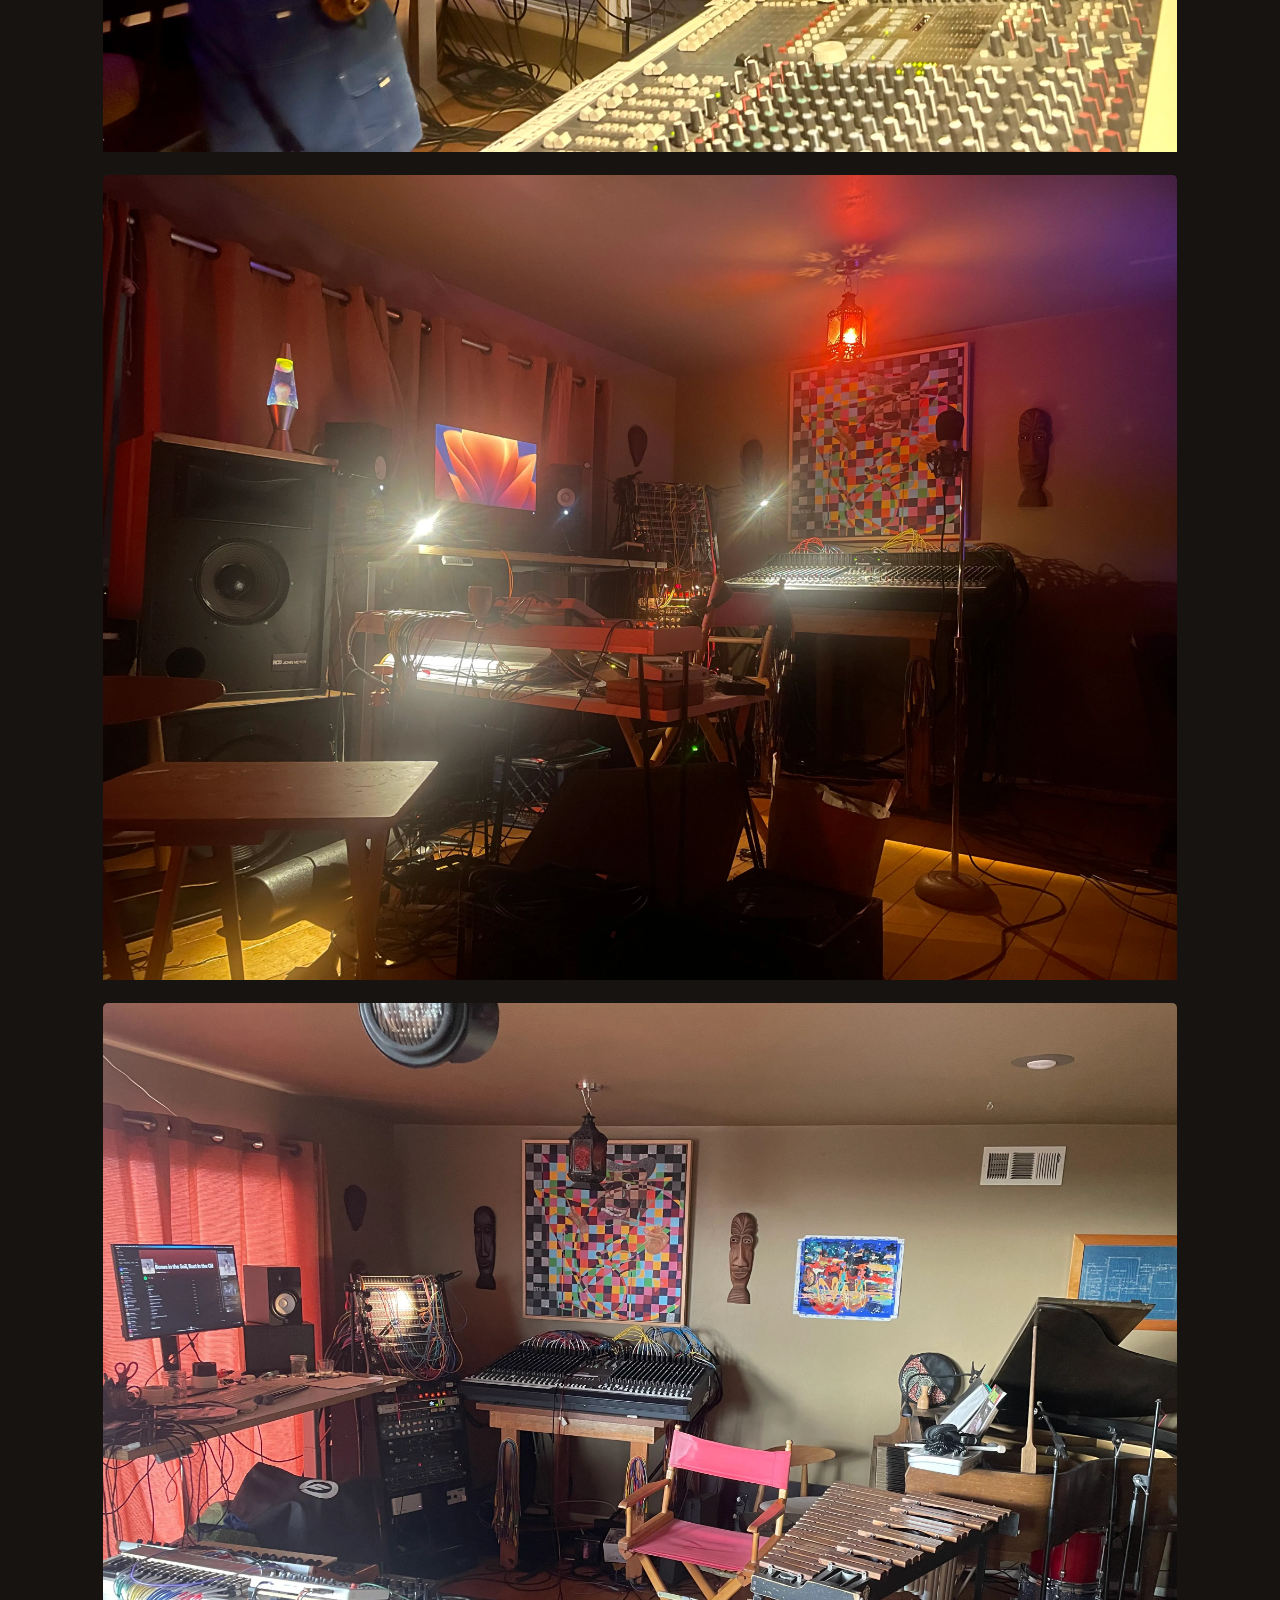
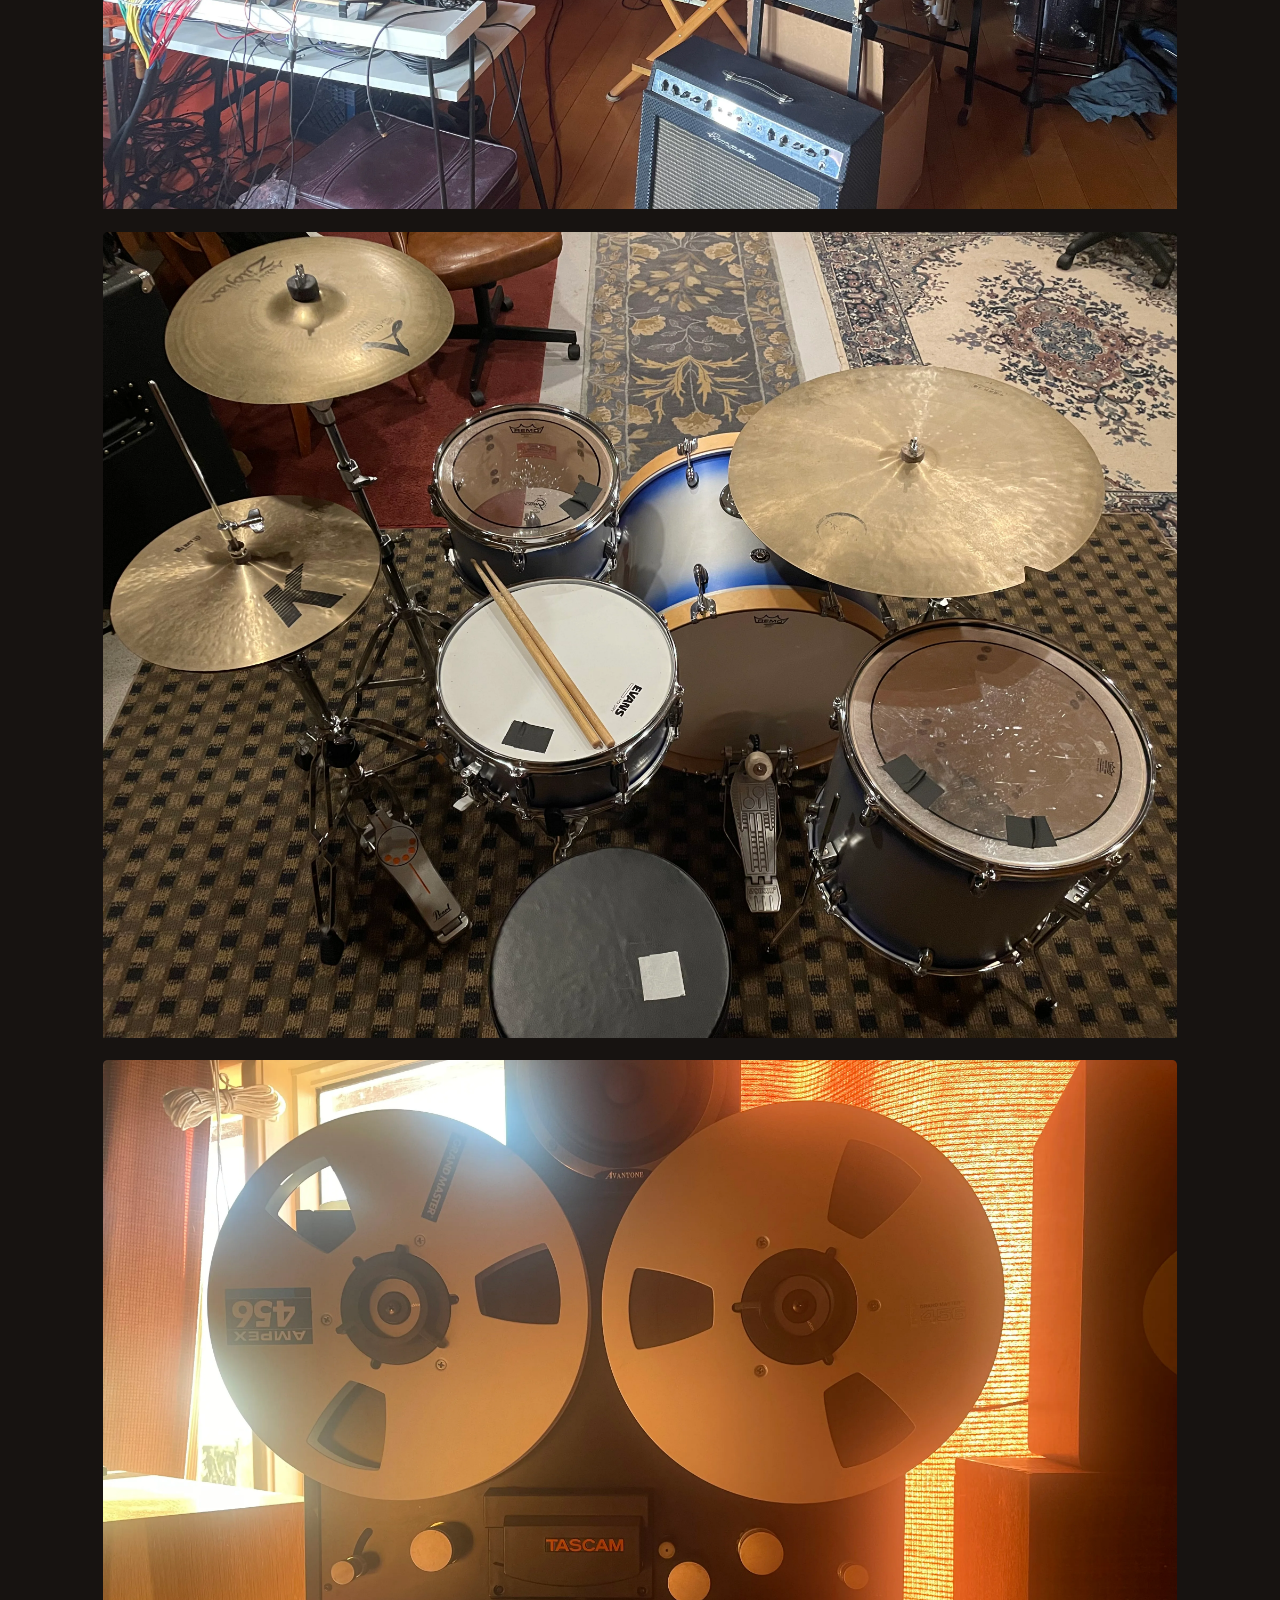
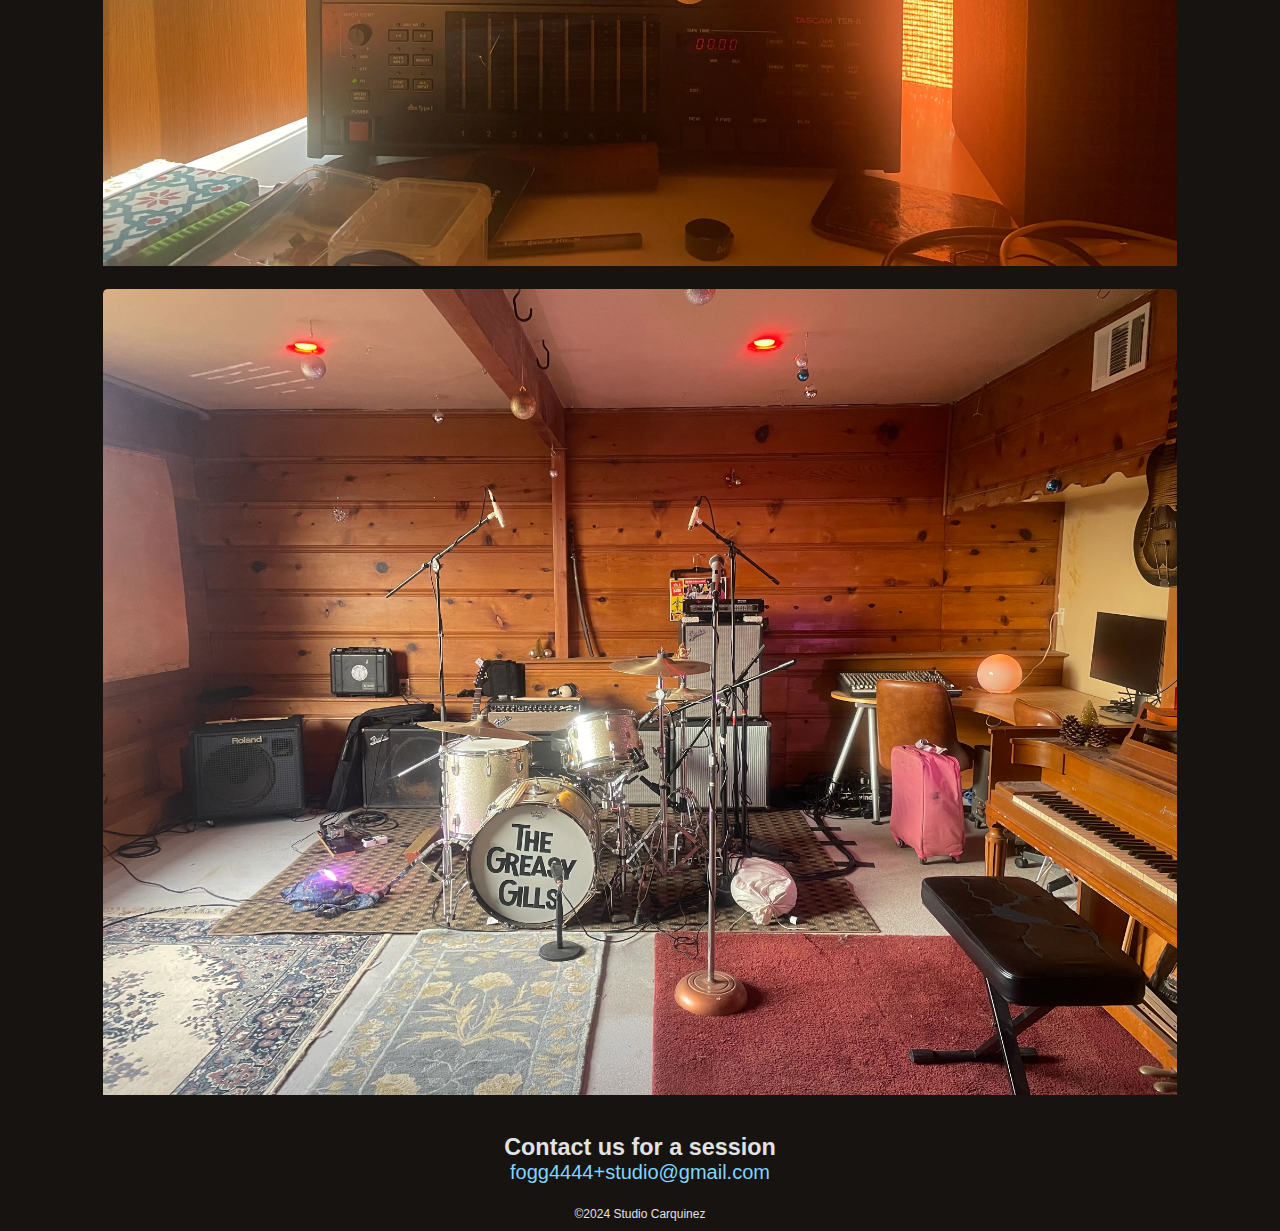
==== commit 4b6d895f: "remove duplicate image of plate verb and brian" ====
--- a/index.html
+++ b/index.html
@@ -103,7 +103,6 @@
       <img src="/images/lava_lamp.webp" alt="" />
       <img src="/images/upstairs_day.webp" alt="" />
       <img src="/images/drums_behind.webp" alt="" />
-      <img src="/images/plate_verb_brian.webp" alt="" />
       <img src="/images/tascam.webp" alt="" />
       <img src="/images/greasy_gills_drums.webp" alt="" />
     </div>
--- a/style.css
+++ b/style.css
@@ -30,6 +30,11 @@
   border-radius: .3rem;
 }
 
+p {
+  margin-top: .3rem;
+  margin-bottom: .3rem;
+}
+
 small {
   font-size: 12px;
 }
@@ -42,6 +47,22 @@
 
 li {
   margin-bottom: 10px;
+}
+
+.container {
+  padding: 20px;
+  line-height: 1.6;
+  display: flex;
+  flex-direction: column;
+  justify-content: center;
+}
+
+.container img {
+  padding-bottom: 10px;
+}
+
+.img-team {
+  max-width: 800px;
 }
 
 .custom-bullets {
